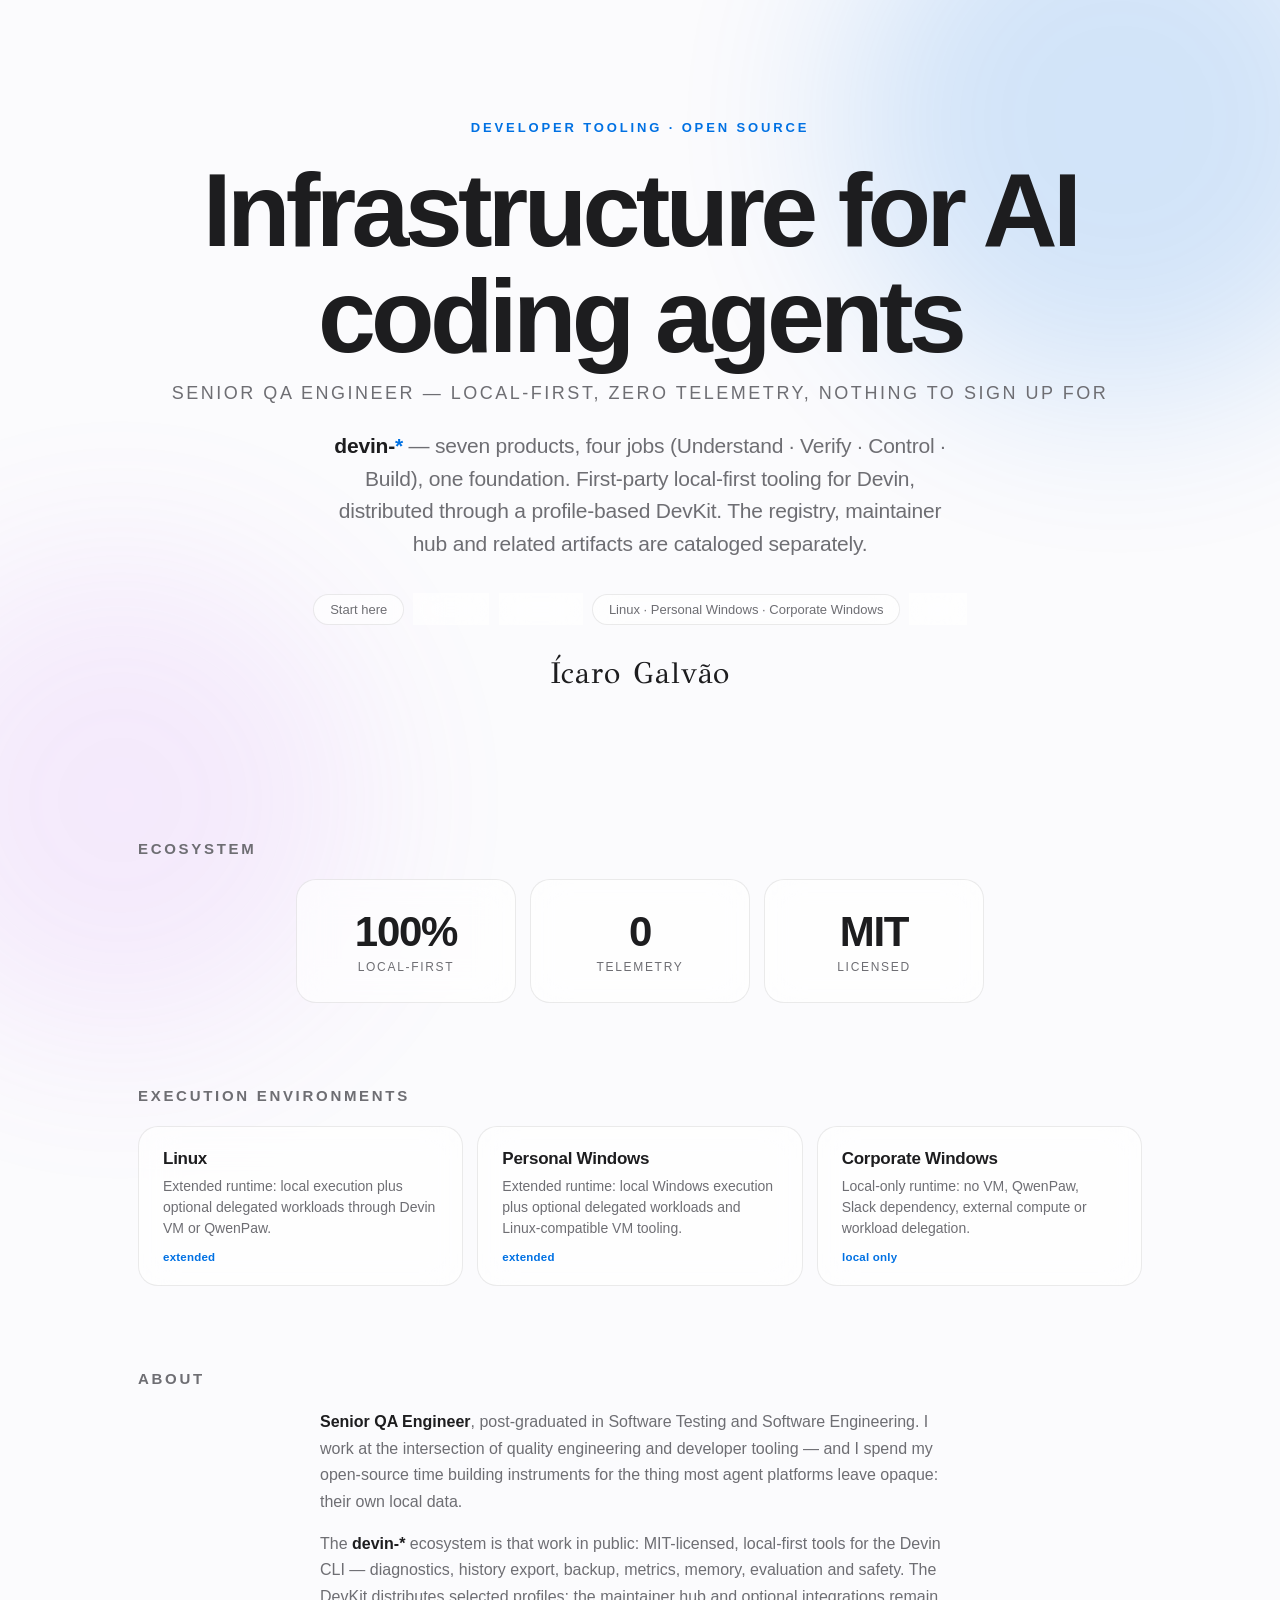
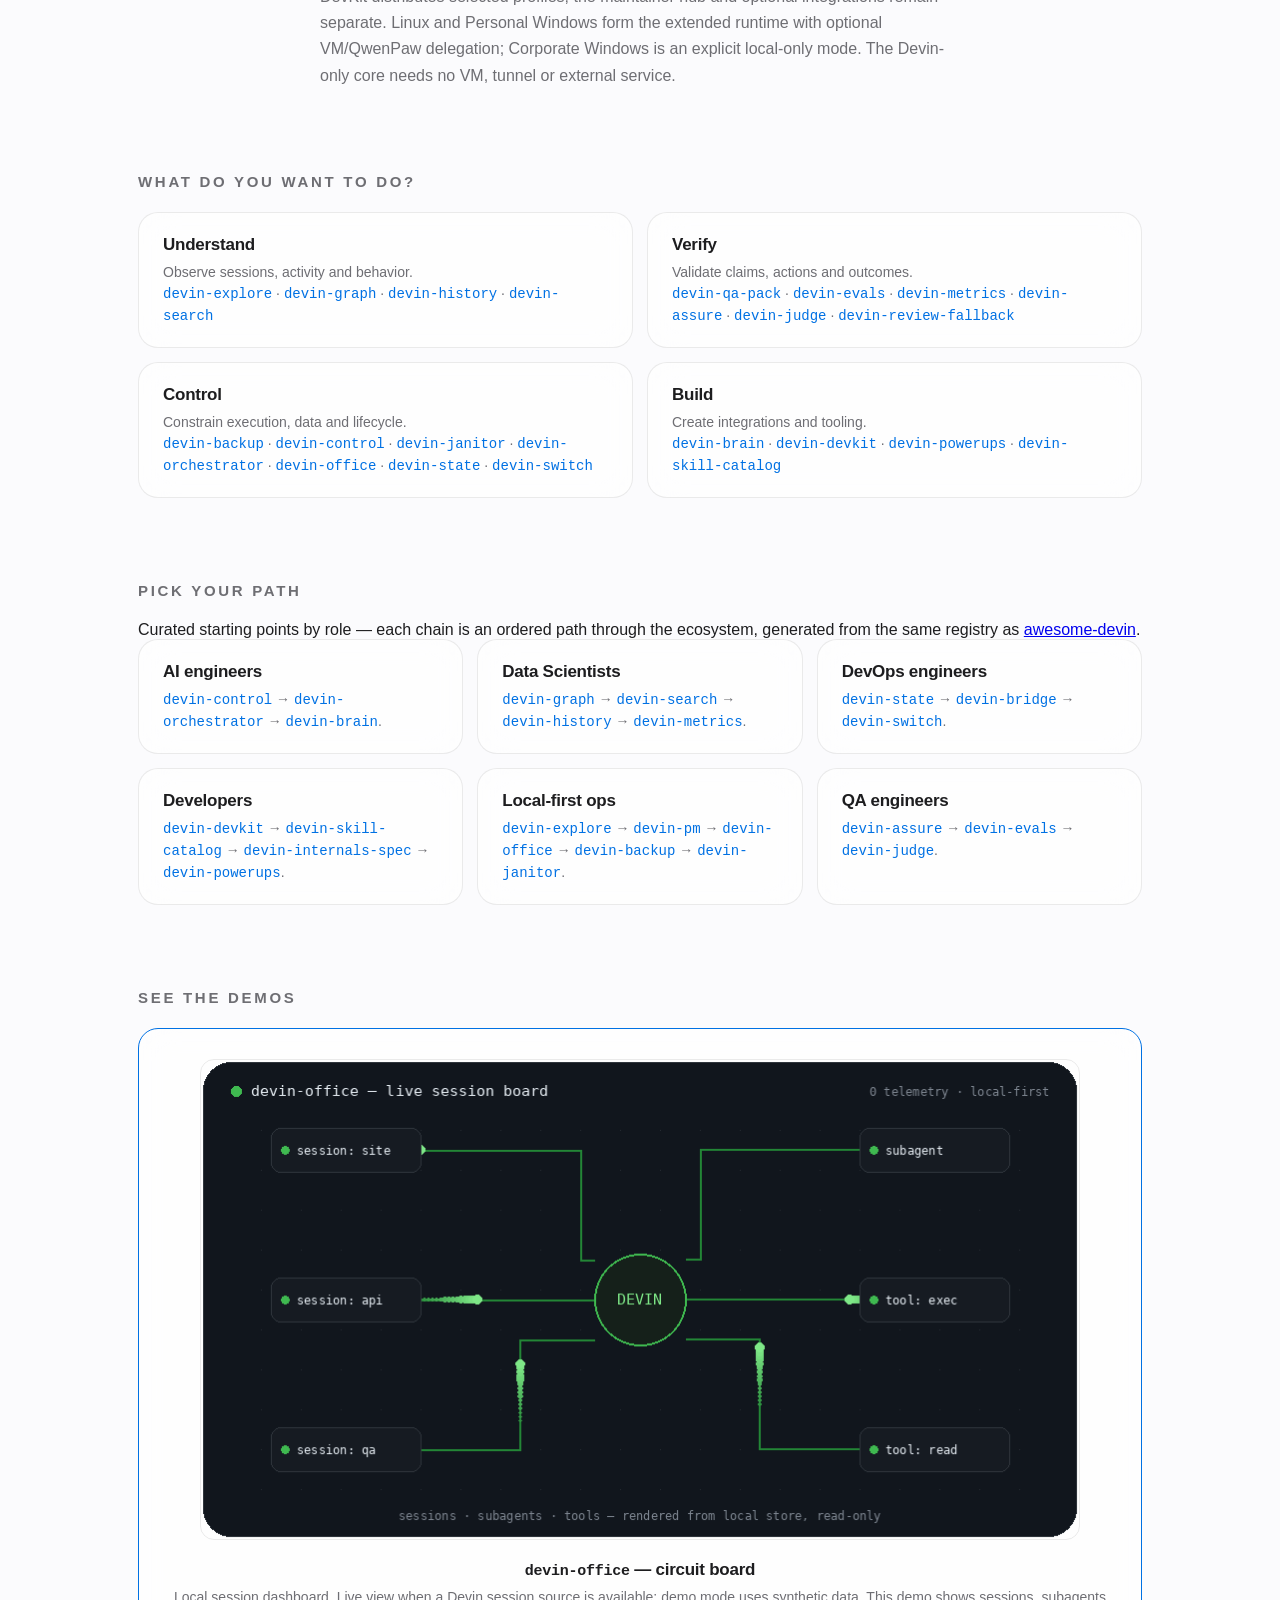
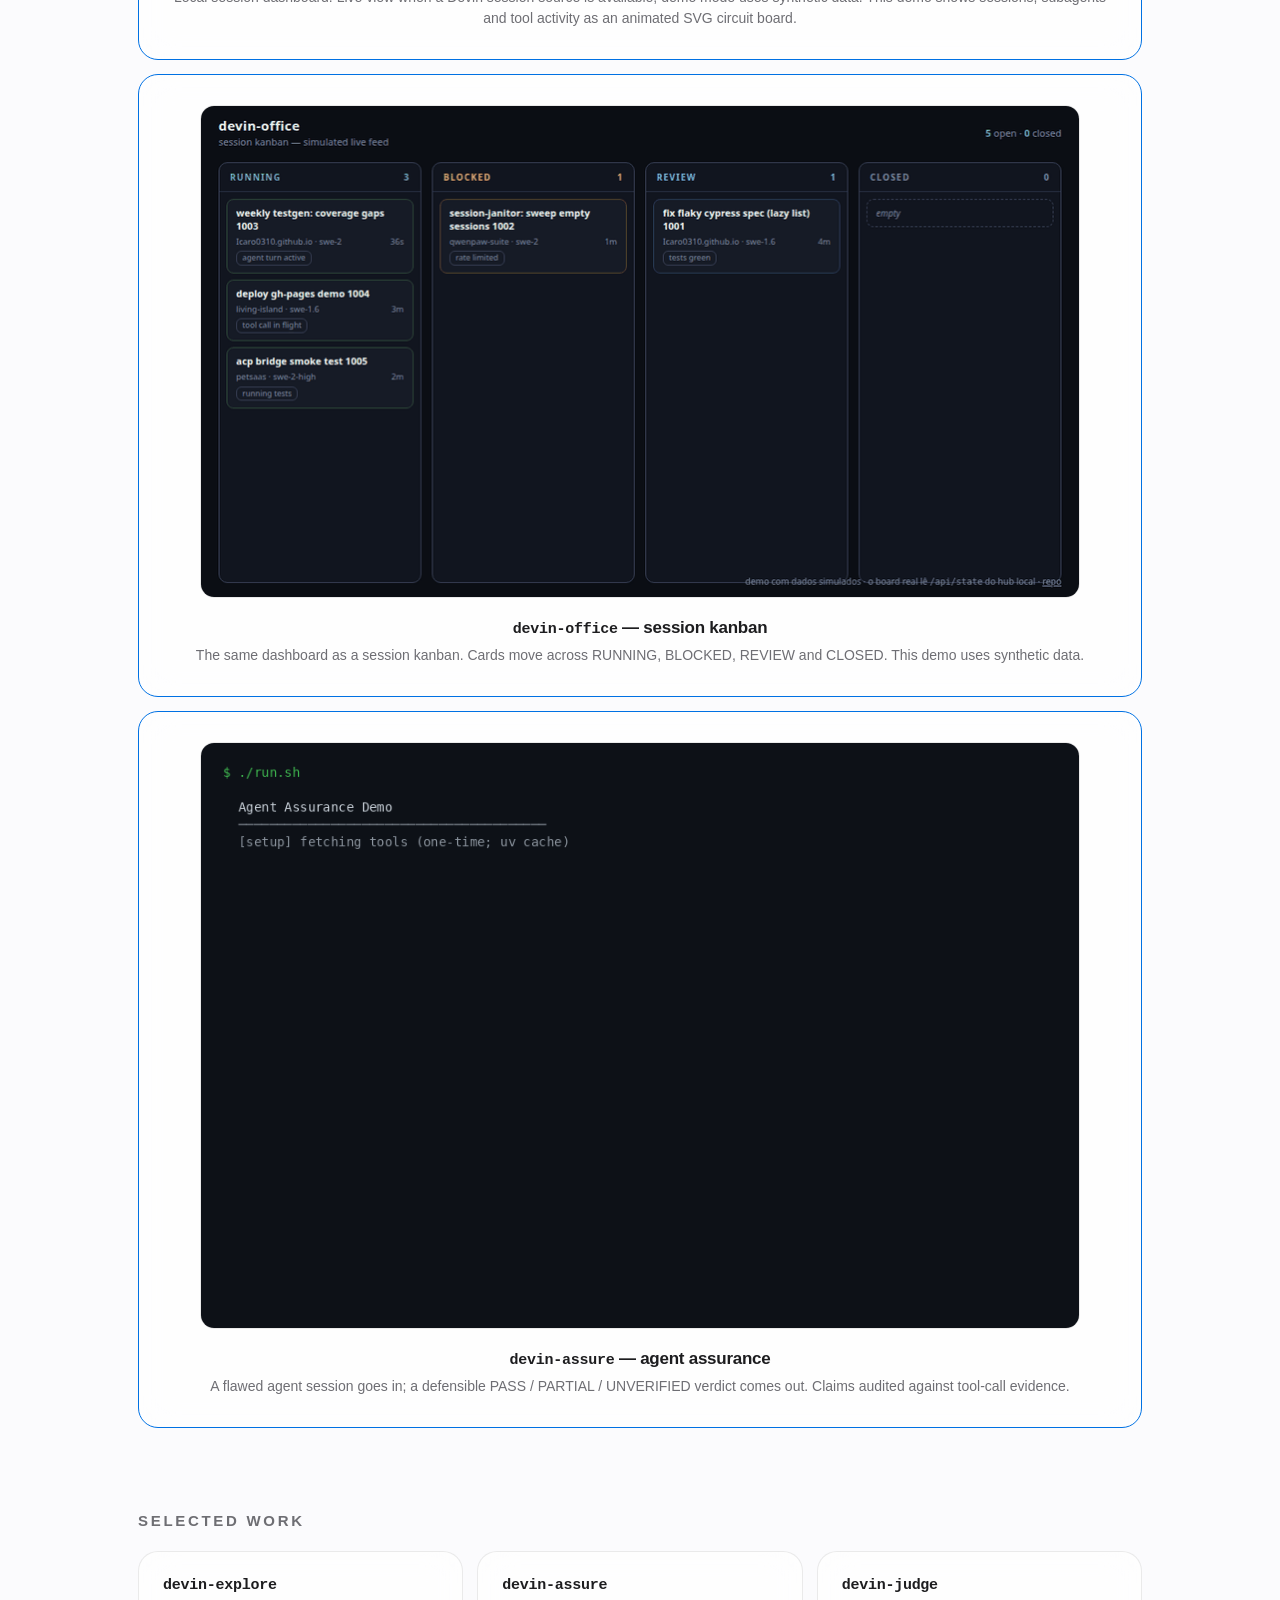
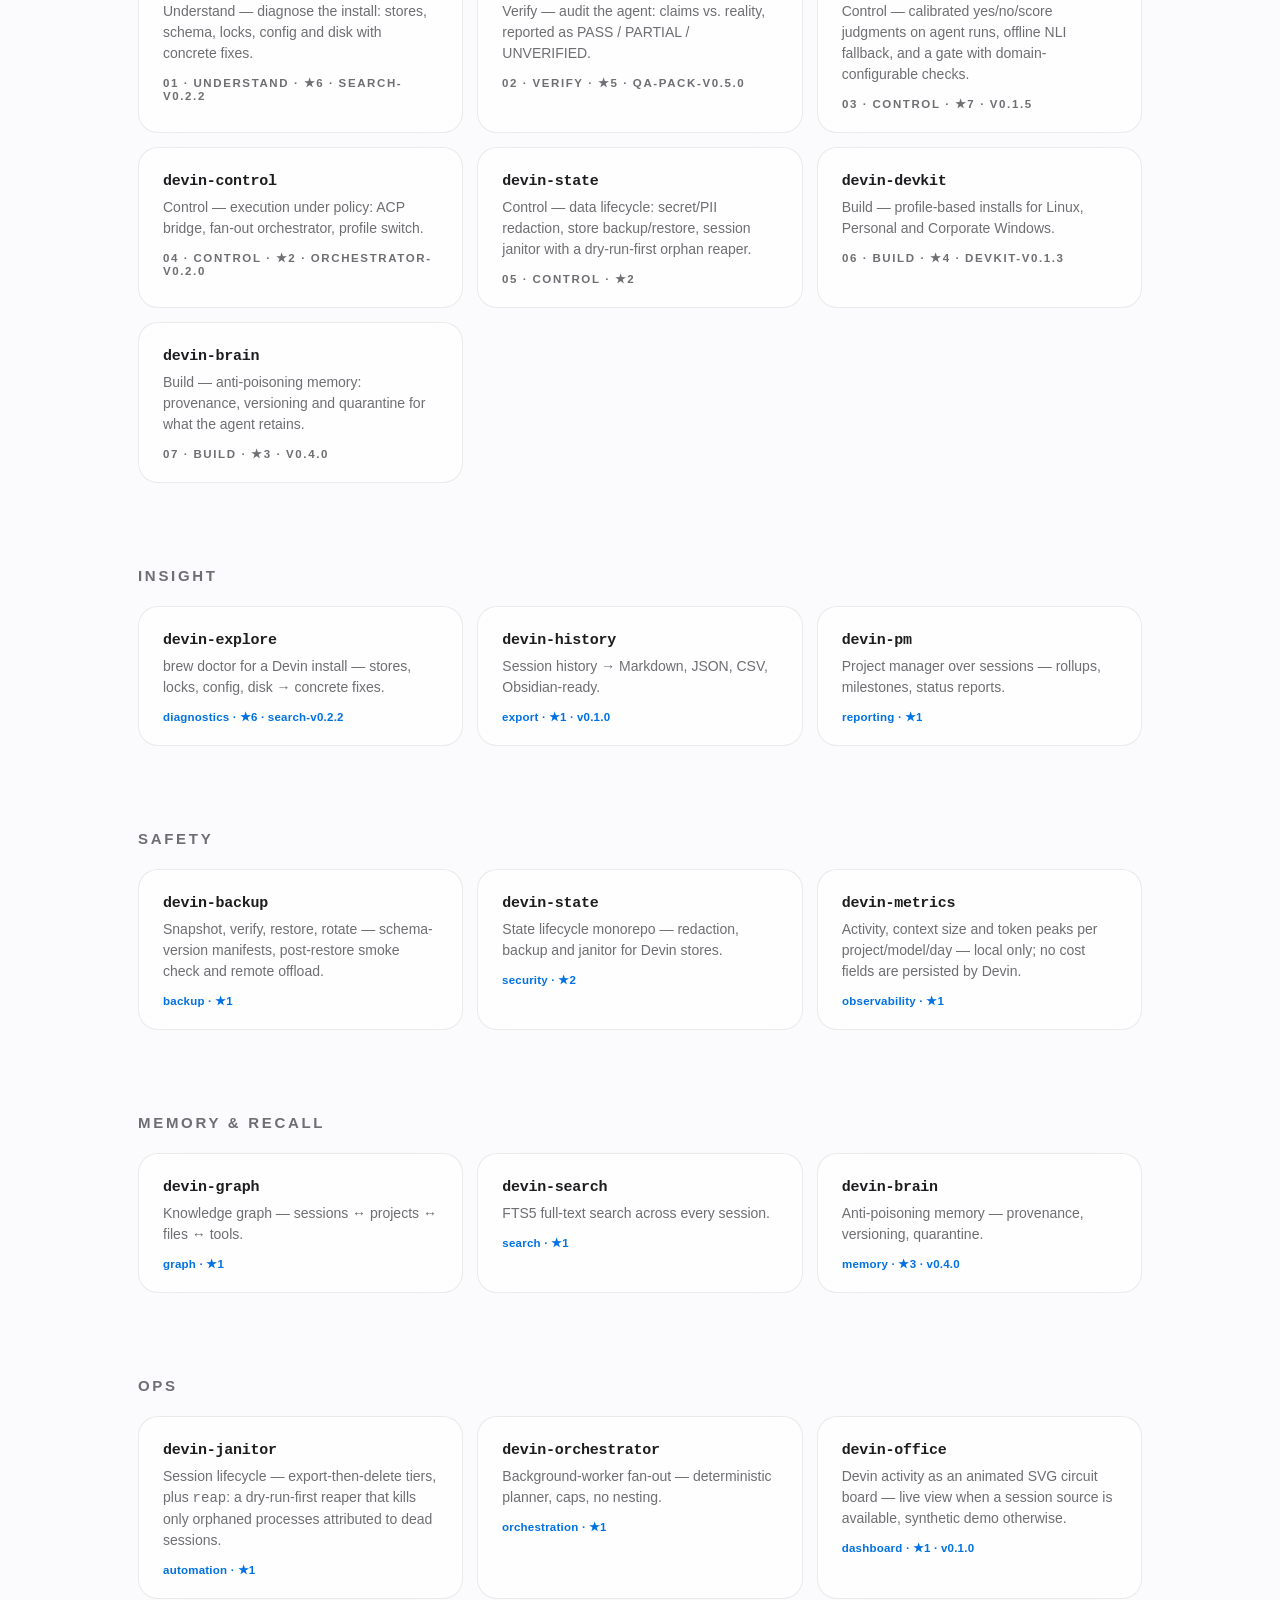
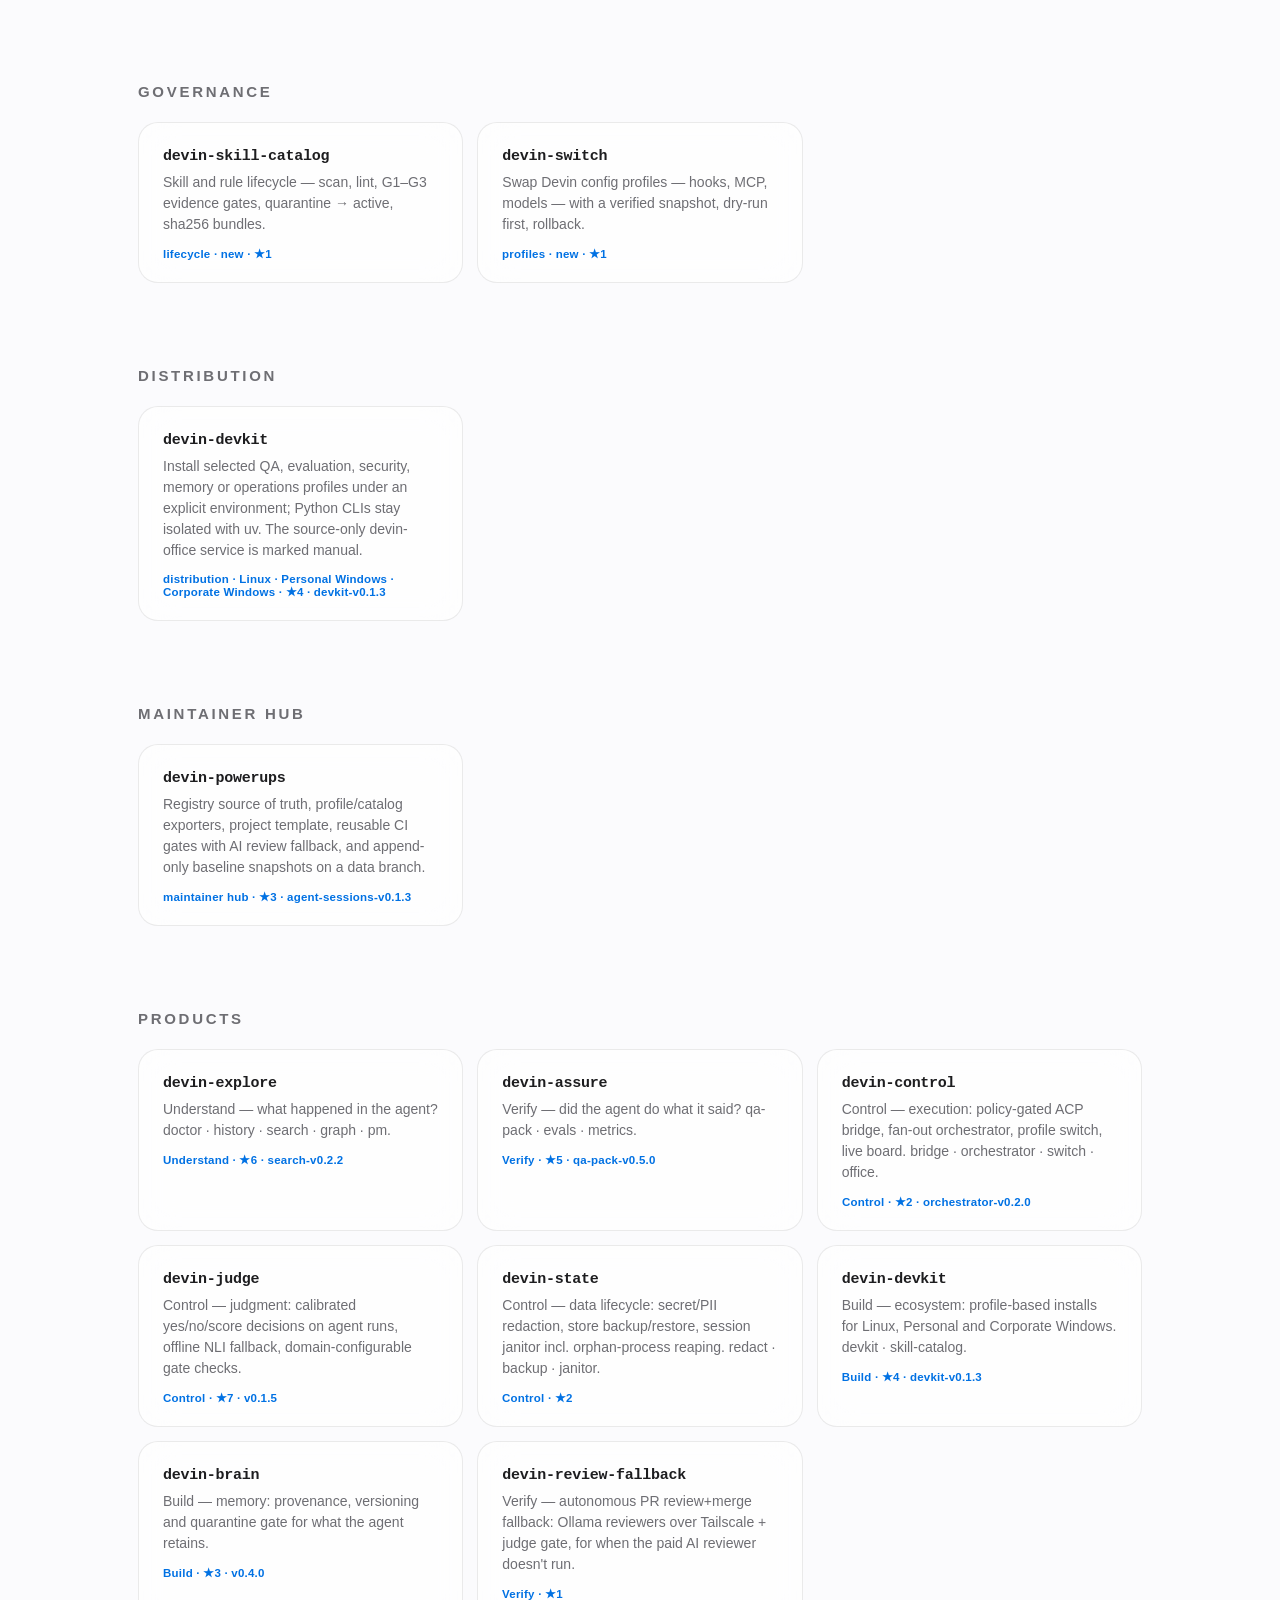
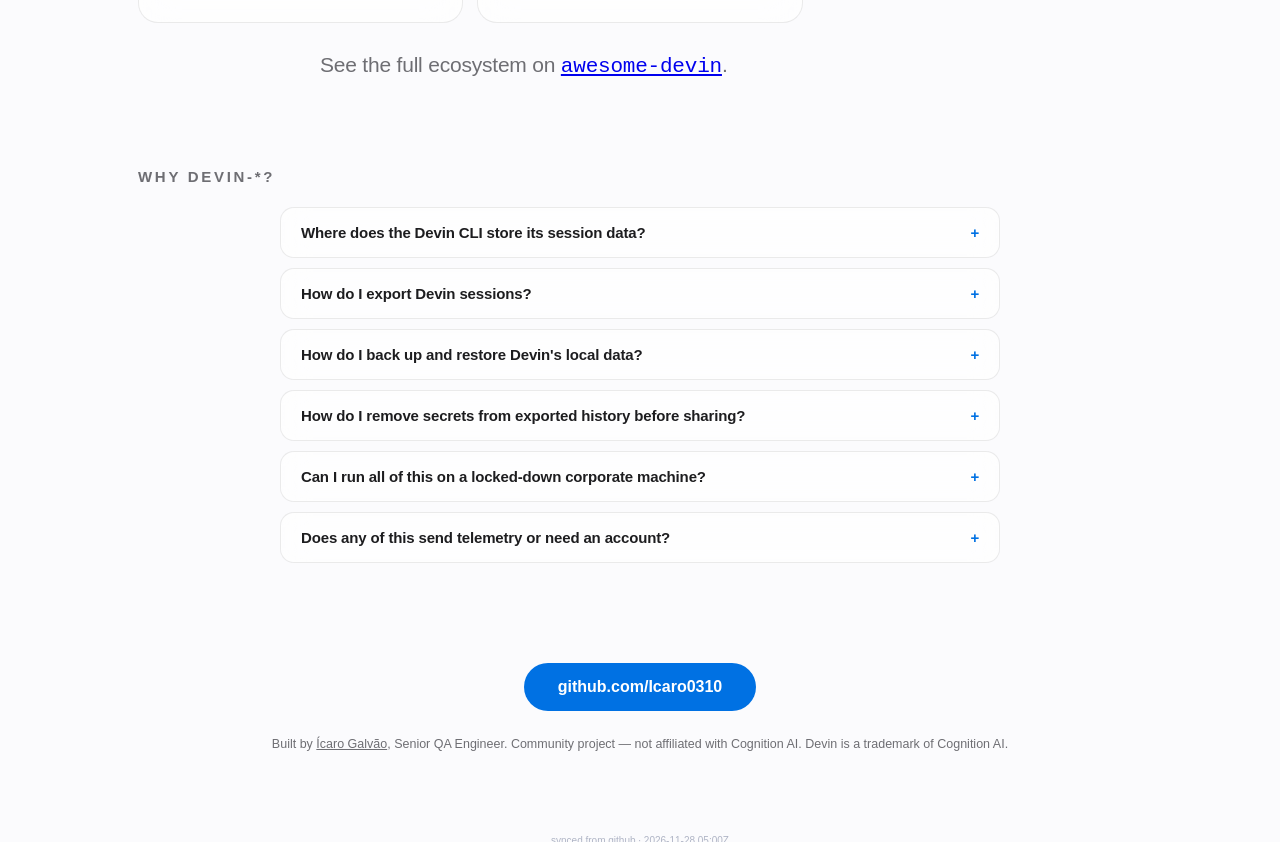
==== index.html @ 9984f327 "sync: repo stats (9 cards, +0 new) · 2026-11-28 05:00Z" ====
<!DOCTYPE html>
<html lang="en">
<head>
<meta charset="utf-8"/>
<meta name="viewport" content="width=device-width, initial-scale=1"/>
<title>Ícaro Galvão · Senior QA Engineer — devin-* ecosystem, local-first tooling for AI coding agents</title>
<meta name="description" content="Ícaro Galvão, Senior QA Engineer — author of first-party local-first Devin tools, distributed through the Devin DevKit alongside its public registry and related artifacts. Linux, Personal Windows and Corporate Windows; zero telemetry."/>
<meta name="robots" content="index,follow"/>
<meta name="author" content="Ícaro Galvão"/>
<link rel="canonical" href="https://icaro0310.github.io/"/>
<meta property="og:type" content="profile"/>
<meta property="og:title" content="Ícaro Galvão · Senior QA Engineer — devin-* ecosystem"/>
<meta property="og:description" content="Local-first open-source tooling for Devin and AI coding agents: backup, search, metrics, memory, QA. Zero telemetry."/>
<meta property="og:url" content="https://icaro0310.github.io/"/>
<meta property="og:image" content="https://icaro0310.github.io/assets/banner.png"/>
<meta name="twitter:card" content="summary_large_image"/>
<meta name="twitter:image" content="https://icaro0310.github.io/assets/banner.png"/>
<link rel="preconnect" href="https://fonts.googleapis.com"/>
<link rel="preconnect" href="https://fonts.gstatic.com" crossorigin/>
<link href="https://fonts.googleapis.com/css2?family=GFS+Didot&display=swap" rel="stylesheet"/>
<script type="application/ld+json">
{
 "@context":"https://schema.org",
 "@type":"Person",
 "name":"Ícaro Galvão",
 "alternateName":"Icaro0310",
 "jobTitle":"Senior QA Engineer",
 "url":"https://icaro0310.github.io/",
 "sameAs":["https://github.com/Icaro0310","https://www.linkedin.com/in/ícaro-galvão-do-nascimento-663601280/"],
 "knowsAbout":["Quality Assurance","Software Testing","Developer Tooling","AI Agents","Open Source"]
}
</script>
<script type="application/ld+json">
{
 "@context":"https://schema.org",
 "@type":"ItemList",
 "name":"Public devin-* local-first tools",
 "itemListElement":[
  {"@type":"SoftwareSourceCode","position":1,"name":"devin-internals-spec","codeRepository":"https://github.com/Icaro0310/devin-internals-spec","programmingLanguage":"Python","license":"https://opensource.org/licenses/MIT"},
  {"@type":"SoftwareSourceCode","position":2,"name":"devin-state","codeRepository":"https://github.com/Icaro0310/devin-state","programmingLanguage":"Python","license":"https://opensource.org/licenses/MIT"},
  {"@type":"SoftwareSourceCode","position":3,"name":"devin-history","codeRepository":"https://github.com/Icaro0310/devin-explore","programmingLanguage":"Python","license":"https://opensource.org/licenses/MIT"},
  {"@type":"SoftwareSourceCode","position":4,"name":"devin-explore","codeRepository":"https://github.com/Icaro0310/devin-explore","programmingLanguage":"Python","license":"https://opensource.org/licenses/MIT"},
  {"@type":"SoftwareSourceCode","position":5,"name":"devin-pm","codeRepository":"https://github.com/Icaro0310/devin-explore","programmingLanguage":"Python","license":"https://opensource.org/licenses/MIT"},
  {"@type":"SoftwareSourceCode","position":6,"name":"devin-assure","codeRepository":"https://github.com/Icaro0310/devin-assure","programmingLanguage":"Python","license":"https://opensource.org/licenses/MIT"},
  {"@type":"SoftwareSourceCode","position":7,"name":"devin-metrics","codeRepository":"https://github.com/Icaro0310/devin-assure/tree/main/packages/metrics","programmingLanguage":"Python","license":"https://opensource.org/licenses/MIT"},
  {"@type":"SoftwareSourceCode","position":8,"name":"devin-backup","codeRepository":"https://github.com/Icaro0310/devin-state","programmingLanguage":"Python","license":"https://opensource.org/licenses/MIT"},
  {"@type":"SoftwareSourceCode","position":9,"name":"devin-search","codeRepository":"https://github.com/Icaro0310/devin-explore","programmingLanguage":"Python","license":"https://opensource.org/licenses/MIT"},
  {"@type":"SoftwareSourceCode","position":10,"name":"devin-graph","codeRepository":"https://github.com/Icaro0310/devin-explore","programmingLanguage":"Python","license":"https://opensource.org/licenses/MIT"},
  {"@type":"SoftwareSourceCode","position":11,"name":"devin-evals","codeRepository":"https://github.com/Icaro0310/devin-assure/tree/main/packages/evals","programmingLanguage":"Python","license":"https://opensource.org/licenses/MIT"},
  {"@type":"SoftwareSourceCode","position":12,"name":"devin-brain","codeRepository":"https://github.com/Icaro0310/devin-brain","programmingLanguage":"Python","license":"https://opensource.org/licenses/MIT"},
  {"@type":"SoftwareSourceCode","position":13,"name":"devin-janitor","codeRepository":"https://github.com/Icaro0310/devin-state","programmingLanguage":"Python","license":"https://opensource.org/licenses/MIT"},
  {"@type":"SoftwareSourceCode","position":14,"name":"devin-control","codeRepository":"https://github.com/Icaro0310/devin-control","programmingLanguage":"JavaScript","license":"https://opensource.org/licenses/MIT"},
  {"@type":"SoftwareSourceCode","position":15,"name":"devin-orchestrator","codeRepository":"https://github.com/Icaro0310/devin-control/tree/main/packages/orchestrator","programmingLanguage":"Python","license":"https://opensource.org/licenses/MIT"},
  {"@type":"SoftwareSourceCode","position":16,"name":"devin-office","codeRepository":"https://github.com/Icaro0310/devin-control/tree/main/packages/office","programmingLanguage":"Python","license":"https://opensource.org/licenses/MIT"},
  {"@type":"SoftwareSourceCode","position":17,"name":"devin-switch","codeRepository":"https://github.com/Icaro0310/devin-control/tree/main/packages/switch","programmingLanguage":"Python","license":"https://opensource.org/licenses/MIT"},
  {"@type":"SoftwareSourceCode","position":18,"name":"devin-skill-catalog","codeRepository":"https://github.com/Icaro0310/devin-devkit/tree/main/packages/skill-catalog","programmingLanguage":"Python","license":"https://opensource.org/licenses/MIT"}
 ]
}
</script>
<script type="application/ld+json">
{
 "@context":"https://schema.org",
 "@type":"SoftwareApplication",
 "name":"devin-devkit",
 "description":"Registry-driven installer for selected Devin tool profiles across Linux, Personal Windows and Corporate Windows, using isolated uv tools and npm for the Node bridge.",
 "codeRepository":"https://github.com/Icaro0310/devin-devkit",
 "applicationCategory":"DeveloperApplication",
 "operatingSystem":"Windows, Linux",
 "license":"https://opensource.org/licenses/MIT"
}
</script>
<style>
:root{
  --bg:#fbfbfd; --card:rgba(255,255,255,.62); --line:rgba(0,0,0,.08);
  --ink:#1d1d1f; --sub:#6e6e73; --acc:#0071e3; --acc2:#bf5af2;
}
@media (prefers-color-scheme:dark){
  :root{
    --bg:#000; --card:rgba(28,28,30,.55); --line:rgba(255,255,255,.10);
    --ink:#f5f5f7; --sub:#a1a1a6; --acc:#2997ff; --acc2:#bf5af2;
  }
}
*{margin:0;padding:0;box-sizing:border-box}
html{scroll-behavior:smooth}
body{
  font-family:-apple-system,BlinkMacSystemFont,'SF Pro Display','SF Pro Text','Segoe UI','Helvetica Neue',Arial,sans-serif;
  background:var(--bg);color:var(--ink);
  -webkit-font-smoothing:antialiased;text-rendering:optimizeLegibility;
  min-height:100vh;
}
.orb{position:fixed;border-radius:50%;filter:blur(90px);z-index:-1;pointer-events:none}
.o1{width:560px;height:560px;top:-160px;right:-120px;background:var(--acc);opacity:.16}
.o2{width:480px;height:480px;bottom:-140px;left:-120px;background:var(--acc2);opacity:.10}
.wrap{max-width:1060px;margin:0 auto;padding:0 28px}
header{padding:120px 0 64px;text-align:center}
.eyebrow{font-size:13px;letter-spacing:.22em;text-transform:uppercase;color:var(--acc);font-weight:600;margin-bottom:22px}
h1{font-size:clamp(52px,9vw,104px);font-weight:650;letter-spacing:-.045em;line-height:1.02}
h1 a{color:inherit;text-decoration:none;transition:color .2s}
h1 a:hover{color:var(--acc)}
.roleline{margin-top:14px;font-size:clamp(15px,2vw,18px);font-weight:500;letter-spacing:.14em;text-transform:uppercase;color:var(--sub)}
.byline{margin-top:30px;font-family:'GFS Didot',Georgia,serif;font-size:clamp(22px,3vw,30px);letter-spacing:.03em}
.byline a{color:var(--ink);text-decoration:none;border-bottom:1px solid transparent;transition:color .2s,border-color .2s}
.byline a:hover{color:var(--acc);border-color:var(--acc)}
.lede{max-width:640px;margin:26px auto 0;font-size:clamp(17px,2.2vw,21px);line-height:1.55;color:var(--sub);letter-spacing:-.01em}
.links{display:flex;gap:10px;justify-content:center;flex-wrap:wrap;margin-top:34px}
a.pill{font-size:13px;font-weight:500;color:var(--sub);border:1px solid var(--line);border-radius:980px;padding:7px 16px;backdrop-filter:blur(14px);-webkit-backdrop-filter:blur(14px);background:var(--card);text-decoration:none;transition:color .2s,border-color .2s}
a.pill:hover{color:var(--acc);border-color:var(--acc)}
span.pill{font-size:13px;font-weight:500;color:var(--sub);border:1px solid var(--line);border-radius:980px;padding:7px 16px;backdrop-filter:blur(14px);-webkit-backdrop-filter:blur(14px);background:var(--card)}
h2{font-size:15px;letter-spacing:.18em;text-transform:uppercase;color:var(--sub);font-weight:600;margin:84px 0 22px}
.grid{display:grid;grid-template-columns:repeat(auto-fill,minmax(300px,1fr));gap:14px}
.grid.two{grid-template-columns:repeat(2,1fr)}
@media (max-width:680px){.grid.two{grid-template-columns:1fr}}
.card{
  display:block;text-decoration:none;color:inherit;
  background:var(--card);border:1px solid var(--line);border-radius:20px;
  padding:22px 24px 20px;backdrop-filter:blur(18px);-webkit-backdrop-filter:blur(18px);
  transition:transform .28s cubic-bezier(.2,.7,.2,1),border-color .28s,box-shadow .28s;
}
a.card:hover{transform:translateY(-3px);border-color:var(--acc);box-shadow:0 12px 40px rgba(0,0,0,.08)}
.card h3{font-size:17px;font-weight:600;letter-spacing:-.015em;margin-bottom:7px}
.card h3 .mono{font-family:ui-monospace,'SF Mono',SFMono-Regular,Menlo,monospace;font-size:15px}
.card p{font-size:14px;line-height:1.5;color:var(--sub)}
.card a{color:var(--acc);text-decoration:none}
.card a:visited{color:var(--acc)}
.card a:hover,.card a:focus-visible{text-decoration:underline}
a.card.featured{border-color:var(--acc);grid-column:1/-1;text-align:center;padding:30px 24px}
.card>img{display:block;width:100%;border-radius:12px;border:1px solid var(--line);margin-bottom:14px}
a.card.featured img{max-width:880px;margin:0 auto 20px;border-radius:14px}
.step{display:inline-block;margin-top:12px;font-size:11.5px;font-weight:600;color:var(--sub);letter-spacing:.14em;text-transform:uppercase}
.tag{display:inline-block;margin-top:12px;font-size:11.5px;font-weight:600;color:var(--acc);letter-spacing:.02em}

.about{max-width:640px;margin:0 auto}
.about p{font-size:16px;line-height:1.65;color:var(--sub);margin-bottom:16px}
.about p b{color:var(--ink);font-weight:600}
.qa{max-width:720px;margin:0 auto}
details.q{
  border:1px solid var(--line);border-radius:14px;background:var(--card);
  backdrop-filter:blur(14px);-webkit-backdrop-filter:blur(14px);
  padding:16px 20px;margin-bottom:10px;
}
details.q summary{cursor:pointer;font-size:15px;font-weight:600;letter-spacing:-.01em;list-style:none}
details.q summary::-webkit-details-marker{display:none}
details.q summary::after{content:"+";float:right;color:var(--acc);font-weight:600}
details.q[open] summary::after{content:"–"}
details.q p{margin-top:10px;font-size:14px;line-height:1.55;color:var(--sub)}
details.q p .mono{font-family:ui-monospace,'SF Mono',SFMono-Regular,Menlo,monospace;font-size:13px}
details.q a{color:var(--acc);text-decoration:none}
.stats{display:flex;gap:14px;justify-content:center;flex-wrap:wrap}
.stat{flex:1;min-width:140px;max-width:220px;text-align:center;padding:28px 16px;border:1px solid var(--line);border-radius:20px;background:var(--card);backdrop-filter:blur(18px);-webkit-backdrop-filter:blur(18px)}
.stat b{display:block;font-size:clamp(30px,4vw,42px);font-weight:650;letter-spacing:-.03em;color:var(--ink)}
.stat span{display:block;margin-top:4px;font-size:12px;letter-spacing:.14em;text-transform:uppercase;color:var(--sub);font-weight:500}
footer{padding:90px 0 60px;text-align:center}
footer .cta{
  display:inline-block;background:var(--acc);color:#fff;text-decoration:none;
  font-size:16px;font-weight:600;padding:15px 34px;border-radius:980px;
  transition:transform .25s,box-shadow .25s;
}
footer .cta:hover{transform:translateY(-2px);box-shadow:0 14px 34px rgba(0,113,227,.35)}
.fine{margin-top:26px;font-size:12.5px;color:var(--sub)}
.fine a{color:var(--sub)}
</style>
<script type="application/ld+json">
{
 "@context": "https://schema.org",
 "@type": "FAQPage",
 "mainEntity": [
  {
   "@type": "Question",
   "name": "Where does the Devin CLI store its session data?",
   "acceptedAnswer": {
    "@type": "Answer",
    "text": "In local SQLite stores under ~/.local/share/devin/cli/ plus ~/.config/Devin/ on Linux, or %APPDATA%\\devin\\ and %APPDATA%\\Devin\\ on Windows. devin-internals-spec documents the schema and detection logic."
   }
  },
  {
   "@type": "Question",
   "name": "How do I export Devin sessions?",
   "acceptedAnswer": {
    "@type": "Answer",
    "text": "devin-history reads the sessions DB and exports Markdown, JSON or CSV, including Obsidian-ready notes."
   }
  },
  {
   "@type": "Question",
   "name": "How do I back up and restore Devin's local data?",
   "acceptedAnswer": {
    "@type": "Answer",
    "text": "devin-backup snapshots the stores with schema-version manifests, then verifies, restores and rotates them."
   }
  },
  {
   "@type": "Question",
   "name": "How do I remove secrets from exported history before sharing?",
   "acceptedAnswer": {
    "@type": "Answer",
    "text": "devin-redact understands tool-call semantics, not just plaintext patterns, redacting in place inside SQLite with a .bak safety copy."
   }
  },
  {
   "@type": "Question",
   "name": "Can I run all of this on a locked-down corporate machine?",
   "acceptedAnswer": {
    "@type": "Answer",
    "text": "The DevKit-installable core needs only the Devin CLI and Python 3.10 or later: no VM, no tunnel, no model server, no Slack, no Obsidian. qwenpaw-suite is an optional related suite and is unsupported in Corporate Windows; the devin-control bridge needs Node.js 20 or later."
   }
  },
  {
   "@type": "Question",
   "name": "Does any of this send telemetry or need an account?",
   "acceptedAnswer": {
    "@type": "Answer",
    "text": "No. Everything is local-only and MIT-licensed. Nothing phones home; there is nothing to sign up for. Inspection tools are read-only; the tools that write (backup, janitor, redact) do so explicitly and visibly."
   }
  }
 ]
}
</script>
</head>
<body>
<div class="orb o1"></div><div class="orb o2"></div>
<div class="wrap">

<header>
  <div class="eyebrow">Developer tooling · open source</div>
  <h1>Infrastructure for AI coding agents</h1>
  <p class="roleline">Senior QA Engineer — local-first, zero telemetry, nothing to sign up for</p>
  <p class="lede"><b style="color:var(--ink)">devin-<span style="color:var(--acc)">*</span></b> — seven products, four jobs
  (Understand · Verify · Control · Build), one foundation. First-party local-first tooling for
  Devin, distributed through a profile-based DevKit. The registry, maintainer hub and related
  artifacts are cataloged separately.</p>
  <div class="links">
    <a class="pill" href="#want">Start here</a>
    <a class="pill" href="https://github.com/Icaro0310">GitHub</a>
    <a class="pill" href="https://www.linkedin.com/in/ícaro-galvão-do-nascimento-663601280/">LinkedIn</a>
    <span class="pill">Linux · Personal Windows · Corporate Windows</span>
    <span class="pill">MIT</span>
  </div>
  <p class="byline"><a href="https://www.linkedin.com/in/ícaro-galvão-do-nascimento-663601280/">Ícaro Galvão</a></p>
</header>

<h2>Ecosystem</h2>
<div class="stats">
  <div class="stat"><b>100%</b><span>local-first</span></div>
  <div class="stat"><b>0</b><span>telemetry</span></div>
  <div class="stat"><b>MIT</b><span>licensed</span></div>
</div>

<h2>Execution environments</h2>
<div class="grid">
  <div class="card"><h3>Linux</h3><p>Extended runtime: local execution plus optional delegated workloads through Devin VM or QwenPaw.</p><span class="tag">extended</span></div>
  <div class="card"><h3>Personal Windows</h3><p>Extended runtime: local Windows execution plus optional delegated workloads and Linux-compatible VM tooling.</p><span class="tag">extended</span></div>
  <div class="card"><h3>Corporate Windows</h3><p>Local-only runtime: no VM, QwenPaw, Slack dependency, external compute or workload delegation.</p><span class="tag">local only</span></div>
</div>

<h2>About</h2>
<div class="about">
  <p><b>Senior QA Engineer</b>, post-graduated in Software Testing and Software
  Engineering. I work at the intersection of quality engineering and
  developer tooling — and I spend my open-source time building instruments
  for the thing most agent platforms leave opaque: their own local data.</p>
  <p>The <b>devin-*</b> ecosystem is that work in public: MIT-licensed,
  local-first tools for the Devin CLI — diagnostics, history export, backup,
  metrics, memory, evaluation and safety. The DevKit distributes selected
  profiles; the maintainer hub and optional integrations remain separate.
  Linux and Personal Windows form the extended runtime with optional VM/QwenPaw
  delegation; Corporate Windows is an explicit local-only mode. The Devin-only
  core needs no VM, tunnel or external service.</p>
</div>

<h2 id="want">What do you want to do?</h2>
<div class="grid two">
  <div class="card"><h3>Understand</h3><p>Observe sessions, activity and behavior.</p><p><a href="https://github.com/Icaro0310/devin-explore"><code>devin-explore</code></a> · <a href="https://github.com/Icaro0310/devin-explore/tree/main/packages/graph"><code>devin-graph</code></a> · <a href="https://github.com/Icaro0310/devin-explore/tree/main/packages/history"><code>devin-history</code></a> · <a href="https://github.com/Icaro0310/devin-explore/tree/main/packages/search"><code>devin-search</code></a></p></div>
  <div class="card"><h3>Verify</h3><p>Validate claims, actions and outcomes.</p><p><a href="https://github.com/Icaro0310/devin-assure/tree/main/packages/qa-pack"><code>devin-qa-pack</code></a> · <a href="https://github.com/Icaro0310/devin-assure/tree/main/packages/evals"><code>devin-evals</code></a> · <a href="https://github.com/Icaro0310/devin-assure/tree/main/packages/metrics"><code>devin-metrics</code></a> · <a href="https://github.com/Icaro0310/devin-assure"><code>devin-assure</code></a> · <a href="https://github.com/Icaro0310/devin-judge"><code>devin-judge</code></a> · <a href="https://github.com/Icaro0310/devin-review-fallback"><code>devin-review-fallback</code></a></p></div>
  <div class="card"><h3>Control</h3><p>Constrain execution, data and lifecycle.</p><p><a href="https://github.com/Icaro0310/devin-state/tree/main/packages/backup"><code>devin-backup</code></a> · <a href="https://github.com/Icaro0310/devin-control"><code>devin-control</code></a> · <a href="https://github.com/Icaro0310/devin-state/tree/main/packages/janitor"><code>devin-janitor</code></a> · <a href="https://github.com/Icaro0310/devin-control/tree/main/packages/orchestrator"><code>devin-orchestrator</code></a> · <a href="https://github.com/Icaro0310/devin-control/tree/main/packages/office"><code>devin-office</code></a> · <a href="https://github.com/Icaro0310/devin-state"><code>devin-state</code></a> · <a href="https://github.com/Icaro0310/devin-control/tree/main/packages/switch"><code>devin-switch</code></a></p></div>
  <div class="card"><h3>Build</h3><p>Create integrations and tooling.</p><p><a href="https://github.com/Icaro0310/devin-brain"><code>devin-brain</code></a> · <a href="https://github.com/Icaro0310/devin-devkit"><code>devin-devkit</code></a> · <a href="https://github.com/Icaro0310/devin-powerups"><code>devin-powerups</code></a> · <a href="https://github.com/Icaro0310/devin-devkit/tree/main/packages/skill-catalog"><code>devin-skill-catalog</code></a></p></div>
</div>

<h2>Pick your path</h2>
<p>Curated starting points by role — each chain is an ordered path through the
ecosystem, generated from the same registry as <a href="https://github.com/Icaro0310/awesome-devin#paths-by-audience">awesome-devin</a>.</p>
<div class="grid">
<!-- DEVIN-PATHS:BEGIN — generated by devin-powerups/tools/render_surfaces.py paths-html -->
  <div class="card"><h3>AI engineers</h3><p><a href="https://github.com/Icaro0310/devin-control"><code>devin-control</code></a> &rarr; <a href="https://github.com/Icaro0310/devin-control/tree/main/packages/orchestrator"><code>devin-orchestrator</code></a> &rarr; <a href="https://github.com/Icaro0310/devin-brain"><code>devin-brain</code></a>.</p></div>
  <div class="card"><h3>Data Scientists</h3><p><a href="https://github.com/Icaro0310/devin-explore/tree/main/packages/graph"><code>devin-graph</code></a> &rarr; <a href="https://github.com/Icaro0310/devin-explore/tree/main/packages/search"><code>devin-search</code></a> &rarr; <a href="https://github.com/Icaro0310/devin-explore/tree/main/packages/history"><code>devin-history</code></a> &rarr; <a href="https://github.com/Icaro0310/devin-assure/tree/main/packages/metrics"><code>devin-metrics</code></a>.</p></div>
  <div class="card"><h3>DevOps engineers</h3><p><a href="https://github.com/Icaro0310/devin-state"><code>devin-state</code></a> &rarr; <a href="https://github.com/Icaro0310/devin-control/tree/main/packages/bridge"><code>devin-bridge</code></a> &rarr; <a href="https://github.com/Icaro0310/devin-control/tree/main/packages/switch"><code>devin-switch</code></a>.</p></div>
  <div class="card"><h3>Developers</h3><p><a href="https://github.com/Icaro0310/devin-devkit"><code>devin-devkit</code></a> &rarr; <a href="https://github.com/Icaro0310/devin-devkit/tree/main/packages/skill-catalog"><code>devin-skill-catalog</code></a> &rarr; <a href="https://github.com/Icaro0310/devin-internals-spec"><code>devin-internals-spec</code></a> &rarr; <a href="https://github.com/Icaro0310/devin-powerups"><code>devin-powerups</code></a>.</p></div>
  <div class="card"><h3>Local-first ops</h3><p><a href="https://github.com/Icaro0310/devin-explore"><code>devin-explore</code></a> &rarr; <a href="https://github.com/Icaro0310/devin-explore/tree/main/packages/pm"><code>devin-pm</code></a> &rarr; <a href="https://github.com/Icaro0310/devin-control"><code>devin-office</code></a> &rarr; <a href="https://github.com/Icaro0310/devin-state/tree/main/packages/backup"><code>devin-backup</code></a> &rarr; <a href="https://github.com/Icaro0310/devin-state/tree/main/packages/janitor"><code>devin-janitor</code></a>.</p></div>
  <div class="card"><h3>QA engineers</h3><p><a href="https://github.com/Icaro0310/devin-assure"><code>devin-assure</code></a> &rarr; <a href="https://github.com/Icaro0310/devin-assure/tree/main/packages/evals"><code>devin-evals</code></a> &rarr; <a href="https://github.com/Icaro0310/devin-judge"><code>devin-judge</code></a>.</p></div>
<!-- DEVIN-PATHS:END -->
</div>


<h2>See the demos</h2>
<div class="grid">
  <a class="card featured" href="https://icaro0310.github.io/demos/devin-office.html"><img src="assets/office-demo.gif" alt="devin-office demo: animated SVG circuit board rendering synthetic Devin sessions" loading="lazy"/><h3><span class="mono">devin-office</span> — circuit board</h3><p>Local session dashboard. Live view when a Devin session source is available; demo mode uses synthetic data. This demo shows sessions, subagents and tool activity as an animated SVG circuit board.</p></a>
  <a class="card featured" href="https://icaro0310.github.io/demos/devin-office-kanban.html"><img src="assets/office-kanban-demo.gif" alt="devin-office demo: session kanban with synthetic cards moving across RUNNING, BLOCKED, REVIEW and CLOSED" loading="lazy"/><h3><span class="mono">devin-office</span> — session kanban</h3><p>The same dashboard as a session kanban. Cards move across RUNNING, BLOCKED, REVIEW and CLOSED. This demo uses synthetic data.</p></a>
  <a class="card featured" href="https://icaro0310.github.io/demos/devin-qa-pack.html"><img src="assets/qa-pack-demo.gif" alt="devin-qa-pack agent-assurance demo — UNVERIFIED, PARTIAL, PASS verdicts" loading="lazy"/><h3><span class="mono">devin-assure</span> — agent assurance</h3><p>A flawed agent session goes in; a defensible PASS / PARTIAL / UNVERIFIED verdict comes out. Claims audited against tool-call evidence.</p></a>
</div>

<h2>Selected work</h2>
<div class="grid">
  <a class="card" href="https://github.com/Icaro0310/devin-explore"><h3><span class="mono">devin-explore</span></h3><p>Understand — diagnose the install: stores, schema, locks, config and disk with concrete fixes.</p><span class="step">01 · understand · ★6 · search-v0.2.2</span></a>
  <a class="card" href="https://github.com/Icaro0310/devin-assure"><h3><span class="mono">devin-assure</span></h3><p>Verify — audit the agent: claims vs. reality, reported as PASS / PARTIAL / UNVERIFIED.</p><span class="step">02 · verify · ★5 · qa-pack-v0.5.0</span></a>
  <a class="card" href="https://github.com/Icaro0310/devin-judge"><h3><span class="mono">devin-judge</span></h3><p>Control — calibrated yes/no/score judgments on agent runs, offline NLI fallback, and a gate with domain-configurable checks.</p><span class="step">03 · control · ★7 · v0.1.5</span></a>
  <a class="card" href="https://github.com/Icaro0310/devin-control"><h3><span class="mono">devin-control</span></h3><p>Control — execution under policy: ACP bridge, fan-out orchestrator, profile switch.</p><span class="step">04 · control · ★2 · orchestrator-v0.2.0</span></a>
  <a class="card" href="https://github.com/Icaro0310/devin-state"><h3><span class="mono">devin-state</span></h3><p>Control — data lifecycle: secret/PII redaction, store backup/restore, session janitor with a dry-run-first orphan reaper.</p><span class="step">05 · control · ★2</span></a>
  <a class="card" href="https://github.com/Icaro0310/devin-devkit"><h3><span class="mono">devin-devkit</span></h3><p>Build — profile-based installs for Linux, Personal and Corporate Windows.</p><span class="step">06 · build · ★4 · devkit-v0.1.3</span></a>
  <a class="card" href="https://github.com/Icaro0310/devin-brain"><h3><span class="mono">devin-brain</span></h3><p>Build — anti-poisoning memory: provenance, versioning and quarantine for what the agent retains.</p><span class="step">07 · build · ★3 · v0.4.0</span></a>
</div>

<h2>Insight</h2>
<div class="grid">
  <a class="card" href="https://github.com/Icaro0310/devin-explore"><h3><span class="mono">devin-explore</span></h3><p>brew doctor for a Devin install — stores, locks, config, disk → concrete fixes.</p><span class="tag">diagnostics · ★6 · search-v0.2.2</span></a>
  <a class="card" href="https://github.com/Icaro0310/devin-explore/tree/main/packages/history"><h3><span class="mono">devin-history</span></h3><p>Session history → Markdown, JSON, CSV, Obsidian-ready.</p><span class="tag">export · ★1 · v0.1.0</span></a>
  <a class="card" href="https://github.com/Icaro0310/devin-explore/tree/main/packages/pm"><h3><span class="mono">devin-pm</span></h3><p>Project manager over sessions — rollups, milestones, status reports.</p><span class="tag">reporting · ★1</span></a>
</div>

<h2>Safety</h2>
<div class="grid">
  <a class="card" href="https://github.com/Icaro0310/devin-state/tree/main/packages/backup"><h3><span class="mono">devin-backup</span></h3><p>Snapshot, verify, restore, rotate — schema-version manifests, post-restore smoke check and remote offload.</p><span class="tag">backup · ★1</span></a>
  <a class="card" href="https://github.com/Icaro0310/devin-state"><h3><span class="mono">devin-state</span></h3><p>State lifecycle monorepo — redaction, backup and janitor for Devin stores.</p><span class="tag">security · ★2</span></a>
  <a class="card" href="https://github.com/Icaro0310/devin-assure/tree/main/packages/metrics"><h3><span class="mono">devin-metrics</span></h3><p>Activity, context size and token peaks per project/model/day — local only; no cost fields are persisted by Devin.</p><span class="tag">observability · ★1</span></a>
</div>

<h2>Memory &amp; recall</h2>
<div class="grid">
  <a class="card" href="https://github.com/Icaro0310/devin-explore/tree/main/packages/graph"><h3><span class="mono">devin-graph</span></h3><p>Knowledge graph — sessions ↔ projects ↔ files ↔ tools.</p><span class="tag">graph · ★1</span></a>
  <a class="card" href="https://github.com/Icaro0310/devin-explore/tree/main/packages/search"><h3><span class="mono">devin-search</span></h3><p>FTS5 full-text search across every session.</p><span class="tag">search · ★1</span></a>
  <a class="card" href="https://github.com/Icaro0310/devin-brain"><h3><span class="mono">devin-brain</span></h3><p>Anti-poisoning memory — provenance, versioning, quarantine.</p><span class="tag">memory · ★3 · v0.4.0</span></a>
</div>

<h2>Ops</h2>
<div class="grid">
  <a class="card" href="https://github.com/Icaro0310/devin-state/tree/main/packages/janitor"><h3><span class="mono">devin-janitor</span></h3><p>Session lifecycle — export-then-delete tiers, plus <code>reap</code>: a dry-run-first reaper that kills only orphaned processes attributed to dead sessions.</p><span class="tag">automation · ★1</span></a>
  <a class="card" href="https://github.com/Icaro0310/devin-control/tree/main/packages/orchestrator"><h3><span class="mono">devin-orchestrator</span></h3><p>Background-worker fan-out — deterministic planner, caps, no nesting.</p><span class="tag">orchestration · ★1</span></a>
  <a class="card" href="https://github.com/Icaro0310/devin-control/tree/main/packages/office"><h3><span class="mono">devin-office</span></h3><p>Devin activity as an animated SVG circuit board — live view when a session source is available, synthetic demo otherwise.</p><span class="tag">dashboard · ★1 · v0.1.0</span></a>
</div>

<h2>Governance</h2>
<div class="grid">
  <a class="card" href="https://github.com/Icaro0310/devin-devkit/tree/main/packages/skill-catalog"><h3><span class="mono">devin-skill-catalog</span></h3><p>Skill and rule lifecycle — scan, lint, G1–G3 evidence gates, quarantine → active, sha256 bundles.</p><span class="tag">lifecycle · new · ★1</span></a>
  <a class="card" href="https://github.com/Icaro0310/devin-control/tree/main/packages/switch"><h3><span class="mono">devin-switch</span></h3><p>Swap Devin config profiles — hooks, MCP, models — with a verified snapshot, dry-run first, rollback.</p><span class="tag">profiles · new · ★1</span></a>
</div>

<h2>Distribution</h2>
<div class="grid">
  <a class="card" href="https://github.com/Icaro0310/devin-devkit"><h3><span class="mono">devin-devkit</span></h3><p>Install selected QA, evaluation, security, memory or operations profiles under an explicit environment; Python CLIs stay isolated with uv. The source-only devin-office service is marked manual.</p><span class="tag">distribution · Linux · Personal Windows · Corporate Windows · ★4 · devkit-v0.1.3</span></a>
</div>

<h2>Maintainer hub</h2>
<div class="grid">
  <a class="card" href="https://github.com/Icaro0310/devin-powerups"><h3><span class="mono">devin-powerups</span></h3><p>Registry source of truth, profile/catalog exporters, project template, reusable CI gates with AI review fallback, and append-only baseline snapshots on a data branch.</p><span class="tag">maintainer hub · ★3 · agent-sessions-v0.1.3</span></a>
</div>

<h2>Products</h2>
<div class="grid">
  <a class="card" href="https://github.com/Icaro0310/devin-explore"><h3><span class="mono">devin-explore</span></h3><p>Understand — what happened in the agent? doctor · history · search · graph · pm.</p><span class="tag">Understand · ★6 · search-v0.2.2</span></a>
  <a class="card" href="https://github.com/Icaro0310/devin-assure"><h3><span class="mono">devin-assure</span></h3><p>Verify — did the agent do what it said? qa-pack · evals · metrics.</p><span class="tag">Verify · ★5 · qa-pack-v0.5.0</span></a>
  <a class="card" href="https://github.com/Icaro0310/devin-control"><h3><span class="mono">devin-control</span></h3><p>Control — execution: policy-gated ACP bridge, fan-out orchestrator, profile switch, live board. bridge · orchestrator · switch · office.</p><span class="tag">Control · ★2 · orchestrator-v0.2.0</span></a>
  <a class="card" href="https://github.com/Icaro0310/devin-judge"><h3><span class="mono">devin-judge</span></h3><p>Control — judgment: calibrated yes/no/score decisions on agent runs, offline NLI fallback, domain-configurable gate checks.</p><span class="tag">Control · ★7 · v0.1.5</span></a>
  <a class="card" href="https://github.com/Icaro0310/devin-state"><h3><span class="mono">devin-state</span></h3><p>Control — data lifecycle: secret/PII redaction, store backup/restore, session janitor incl. orphan-process reaping. redact · backup · janitor.</p><span class="tag">Control · ★2</span></a>
  <a class="card" href="https://github.com/Icaro0310/devin-devkit"><h3><span class="mono">devin-devkit</span></h3><p>Build — ecosystem: profile-based installs for Linux, Personal and Corporate Windows. devkit · skill-catalog.</p><span class="tag">Build · ★4 · devkit-v0.1.3</span></a>
  <a class="card" href="https://github.com/Icaro0310/devin-brain"><h3><span class="mono">devin-brain</span></h3><p>Build — memory: provenance, versioning and quarantine gate for what the agent retains.</p><span class="tag">Build · ★3 · v0.4.0</span></a>
  <a class="card" href="https://github.com/Icaro0310/devin-review-fallback"><h3><span class="mono">devin-review-fallback</span></h3><p>Verify — autonomous PR review+merge fallback: Ollama reviewers over Tailscale + judge gate, for when the paid AI reviewer doesn't run.</p><span class="tag">Verify · ★1</span></a>
</div>
<p class="lede">See the full ecosystem on <a href="https://github.com/Icaro0310/awesome-devin"><code>awesome-devin</code></a>.</p>




<h2>Why devin-*?</h2>
<div class="qa">
  <details class="q"><summary>Where does the Devin CLI store its session data?</summary><p>In local SQLite stores under <span class="mono">~/.local/share/devin/cli/</span> plus <span class="mono">~/.config/Devin/</span> on Linux, or <span class="mono">%APPDATA%\devin\</span> and <span class="mono">%APPDATA%\Devin\</span> on Windows. <a href="https://github.com/Icaro0310/devin-internals-spec">devin-internals-spec</a> documents the schema and detection logic — sessions.db drift tracked through v18 plus the Desktop GUI stores — and ships deterministic synthetic fixtures.</p></details>
  <details class="q"><summary>How do I export Devin sessions?</summary><p><a href="https://github.com/Icaro0310/devin-explore/tree/main/packages/history">devin-history</a> reads the sessions DB and exports Markdown, JSON or CSV — including Obsidian-ready notes.</p></details>
  <details class="q"><summary>How do I back up and restore Devin's local data?</summary><p><a href="https://github.com/Icaro0310/devin-state/tree/main/packages/backup">devin-backup</a> snapshots the stores with schema-version manifests, then verifies, restores and rotates them.</p></details>
  <details class="q"><summary>How do I remove secrets from exported history before sharing?</summary><p><a href="https://github.com/Icaro0310/devin-state">devin-redact</a> understands tool-call semantics, not just plaintext patterns — provider tokens, connection URIs and webhook URLs included — redacting in place inside SQLite with a <span class="mono">.bak</span> safety copy and an HTML diff report.</p></details>
  <details class="q"><summary>Can I run all of this on a locked-down corporate machine?</summary><p>The DevKit-installable core can. Corporate Windows is an explicit local-only environment: no VM, no tunnel, no model server, no Slack, no Obsidian. The registry marks <a href="https://github.com/Icaro0310/qwenpaw-suite">qwenpaw-suite</a> unsupported there, and <a href="https://github.com/Icaro0310/devin-control">devin-control</a> needs Node.js ≥ 20 because it is an ACP client for the Devin CLI itself. Heavy offload, wake-while-idle and remote reach remain outside the corporate guarantee.</p></details>
  <details class="q"><summary>Does any of this send telemetry or need an account?</summary><p>No. Everything is local-only and MIT-licensed. Nothing phones home; there is nothing to sign up for. Inspection tools are read-only; the tools that write (backup, janitor, redact) do so explicitly and visibly.</p></details>
</div>

<footer>
  <a class="cta" href="https://github.com/Icaro0310">github.com/Icaro0310</a>
  <p class="fine">Built by <a href="https://www.linkedin.com/in/ícaro-galvão-do-nascimento-663601280/">Ícaro Galvão</a>, Senior QA Engineer.
  Community project — not affiliated with Cognition AI.
  Devin is a trademark of Cognition AI.</p>
</footer>

</div>
<p id="sync-stamp" style="text-align:center;font-size:10px;color:var(--dim,#7d86a0);opacity:.6;margin:24px 0 8px">synced from github · 2026-11-28 05:00Z</p>
</body>
</html>
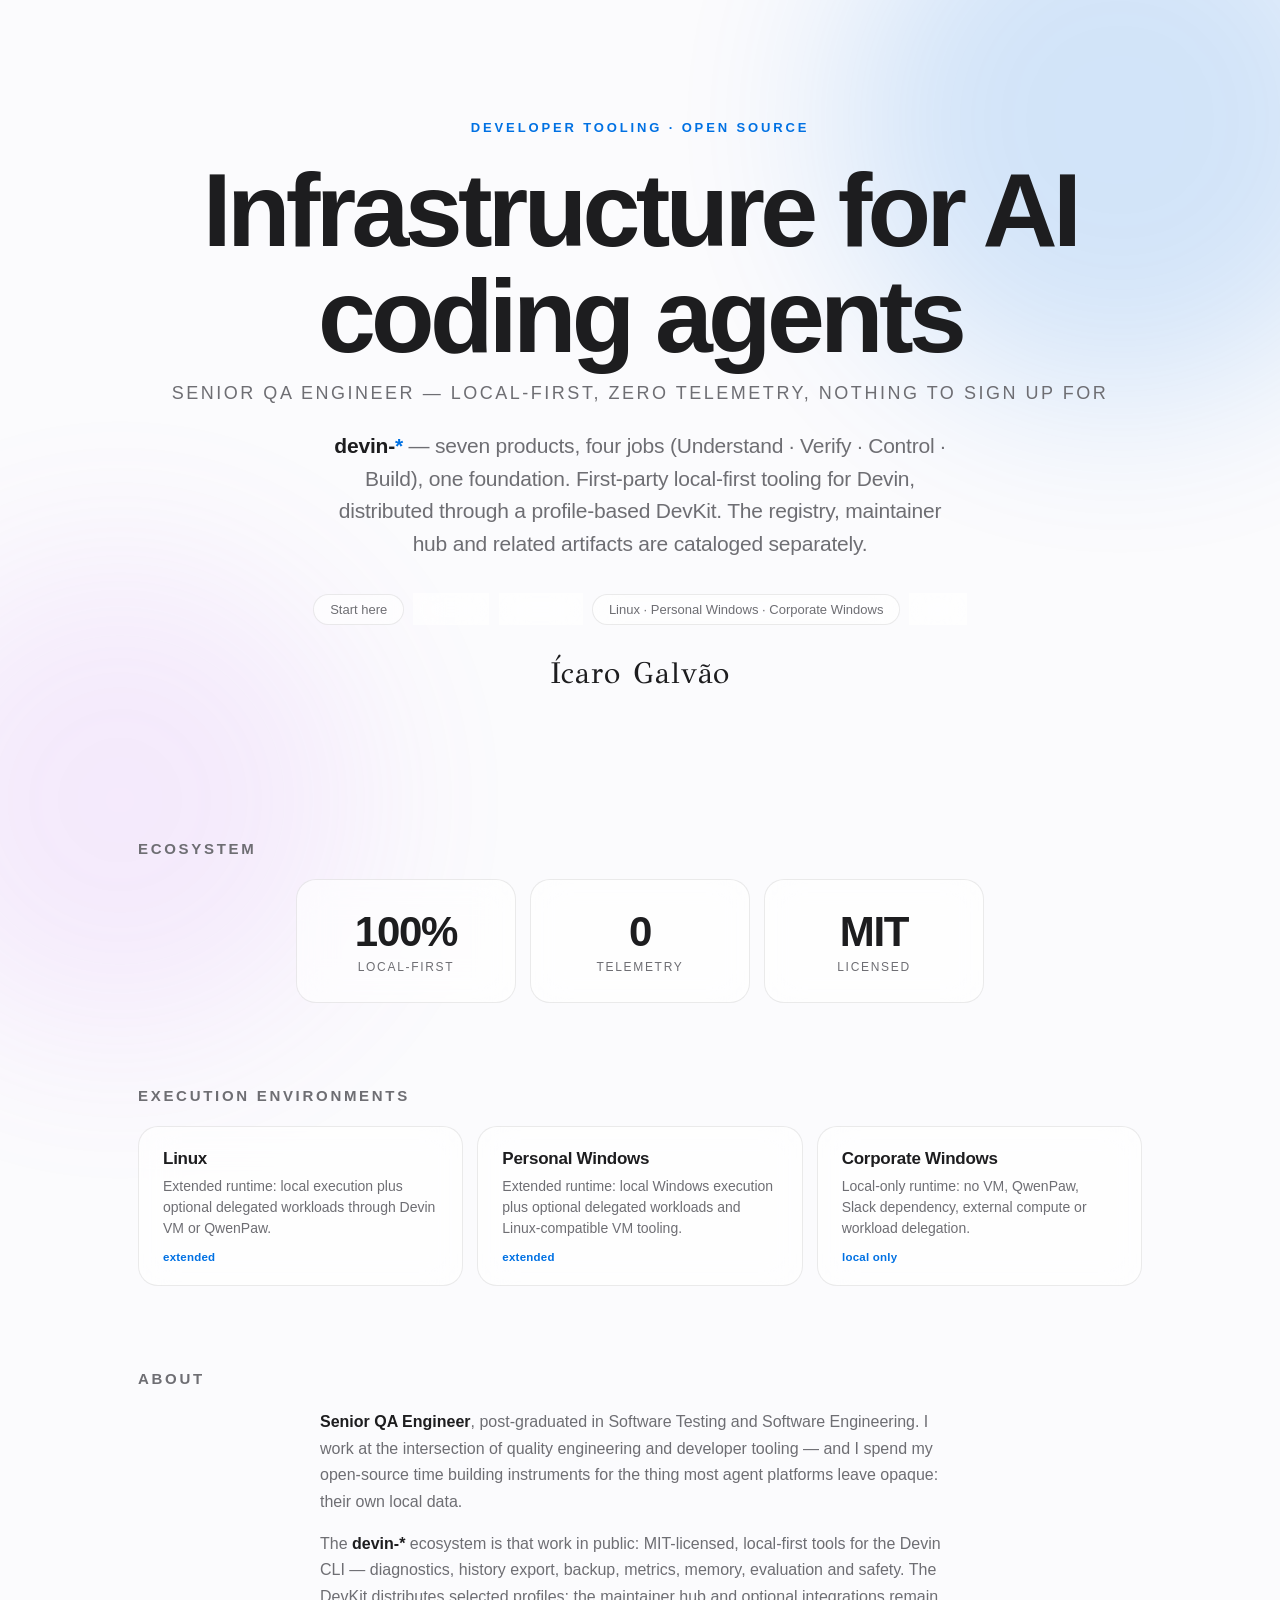
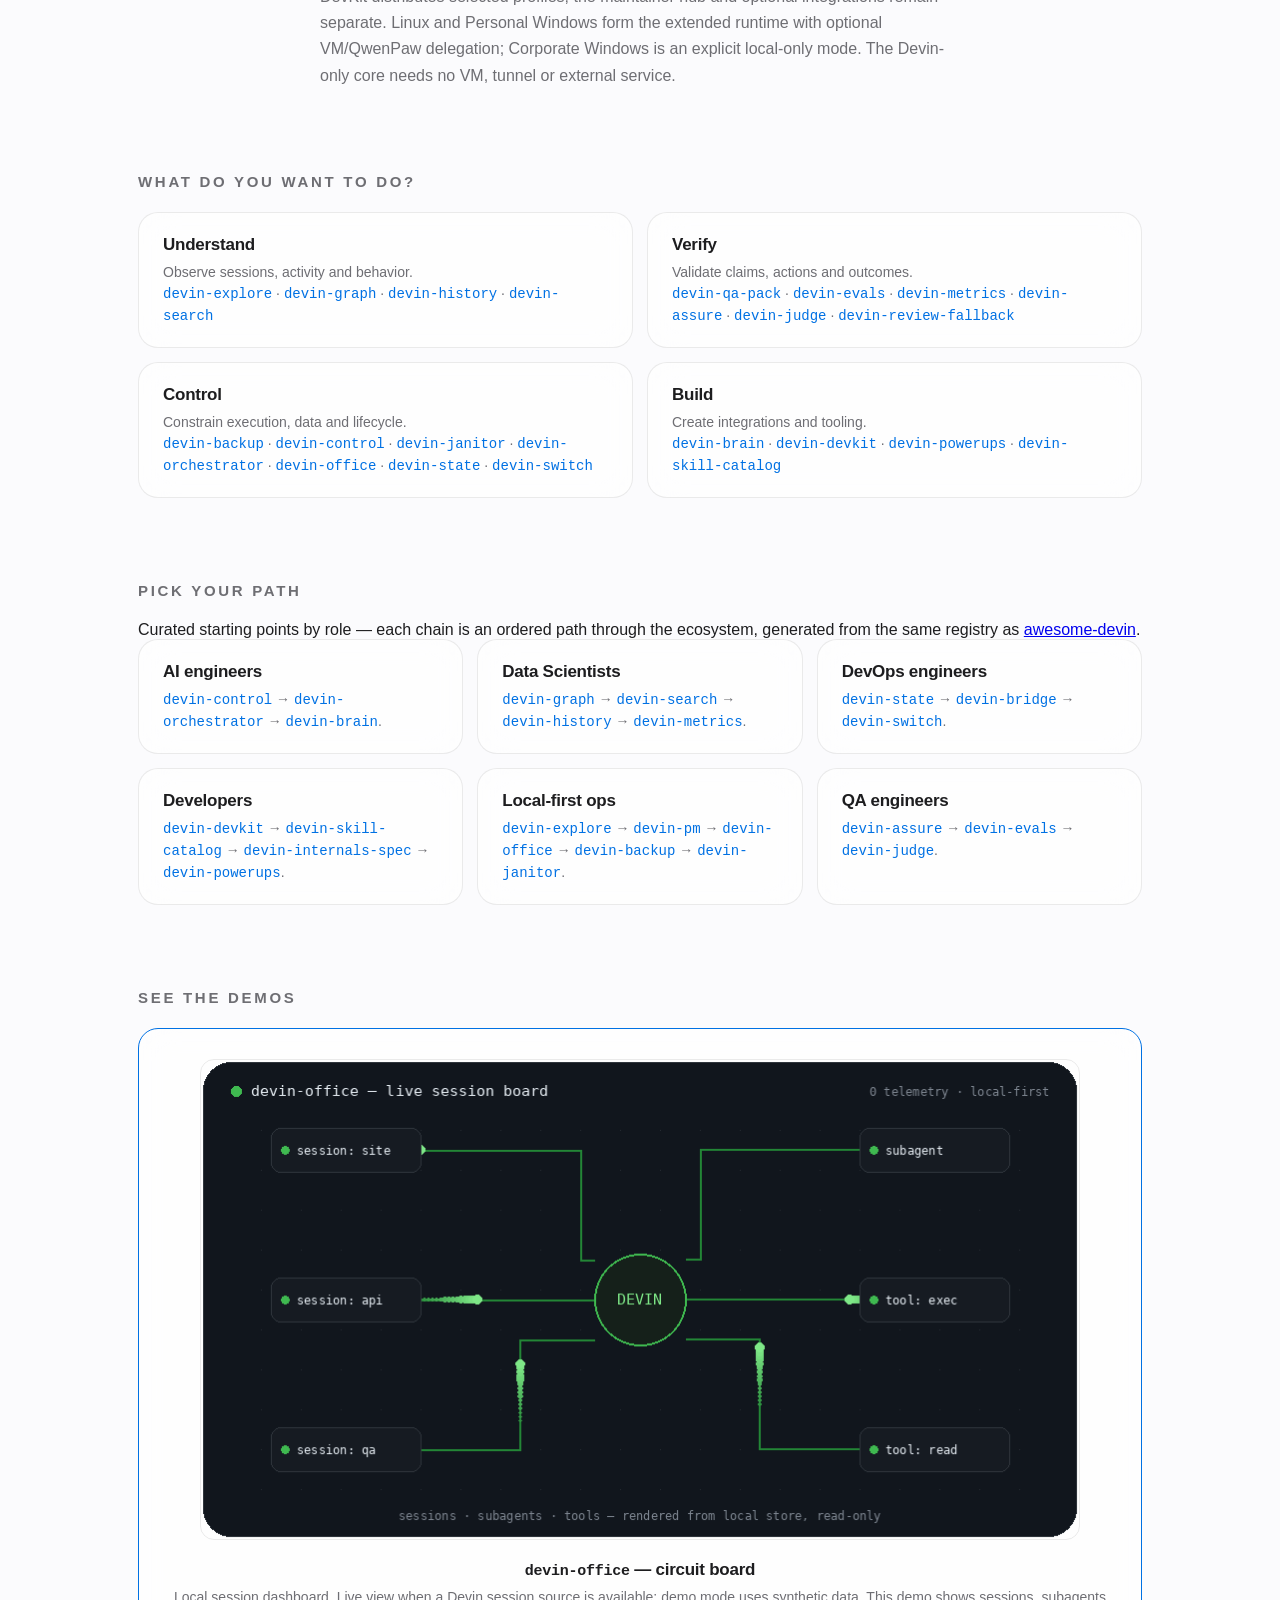
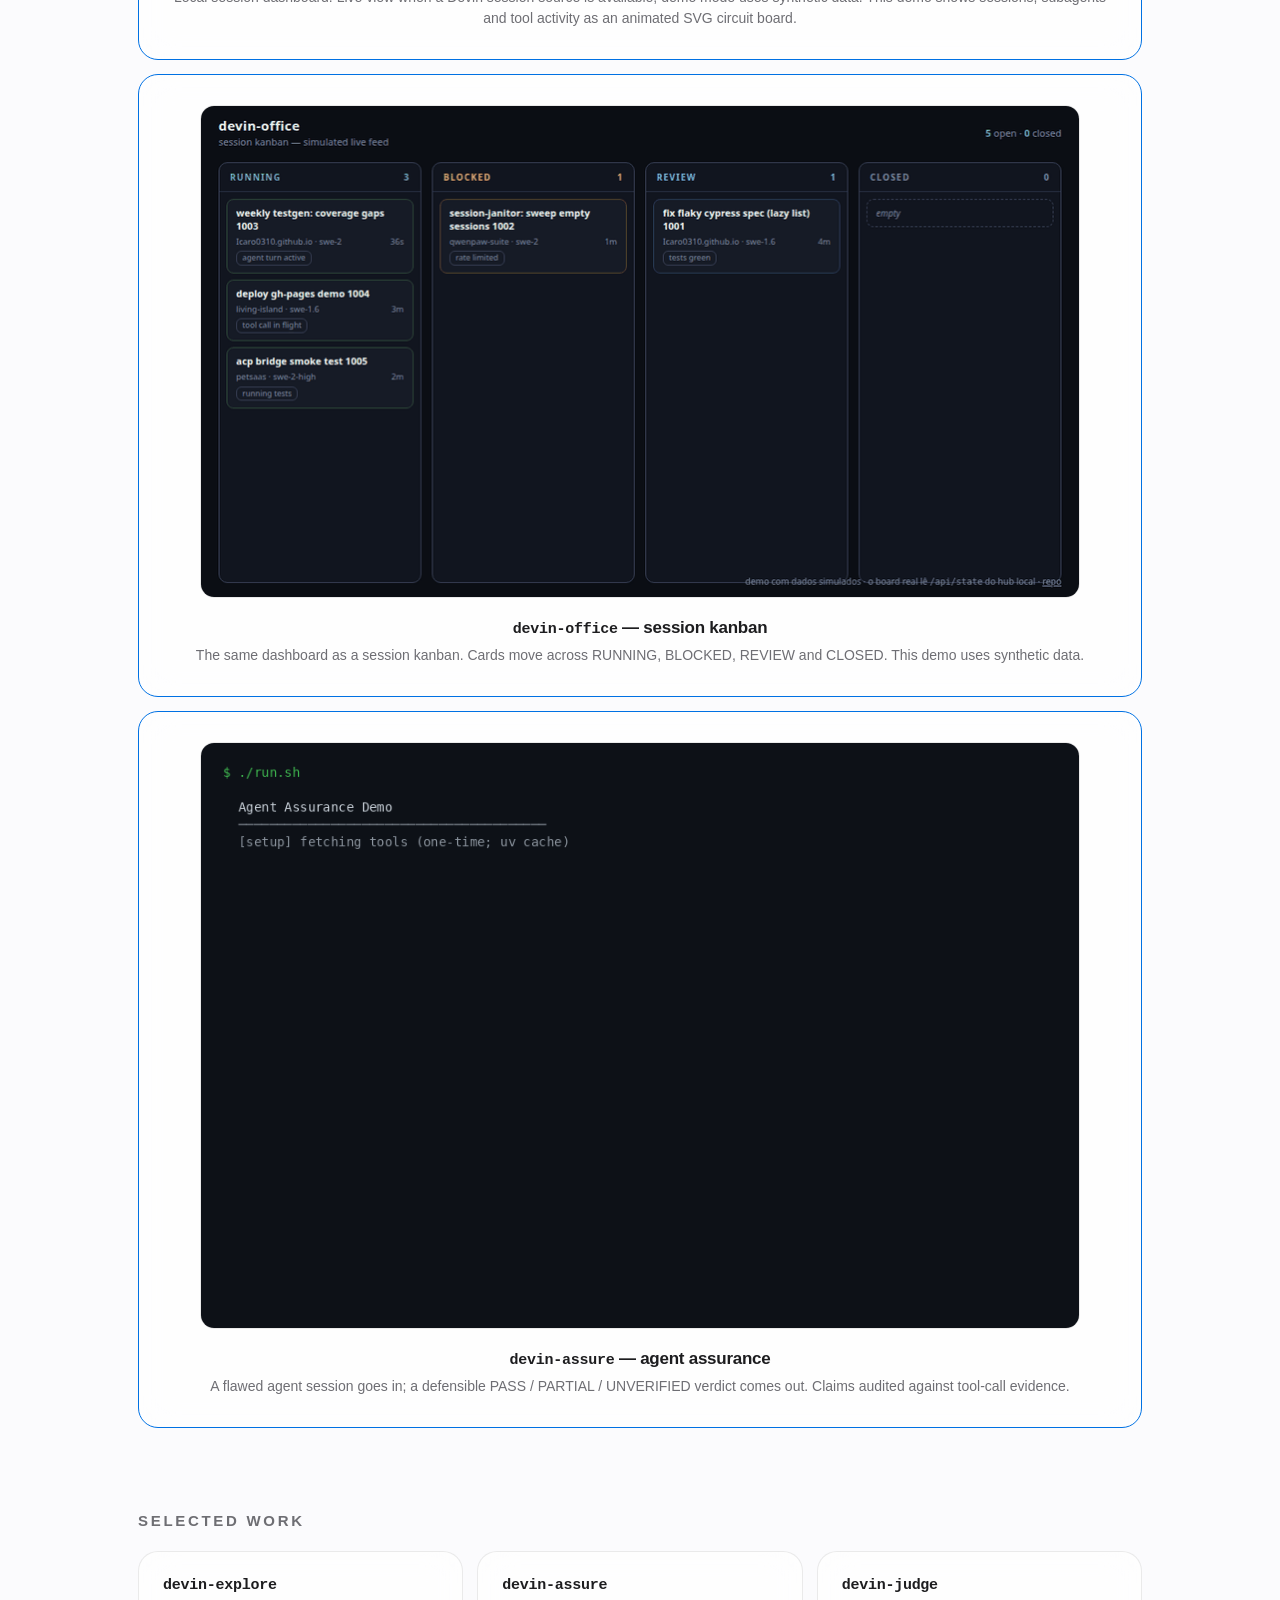
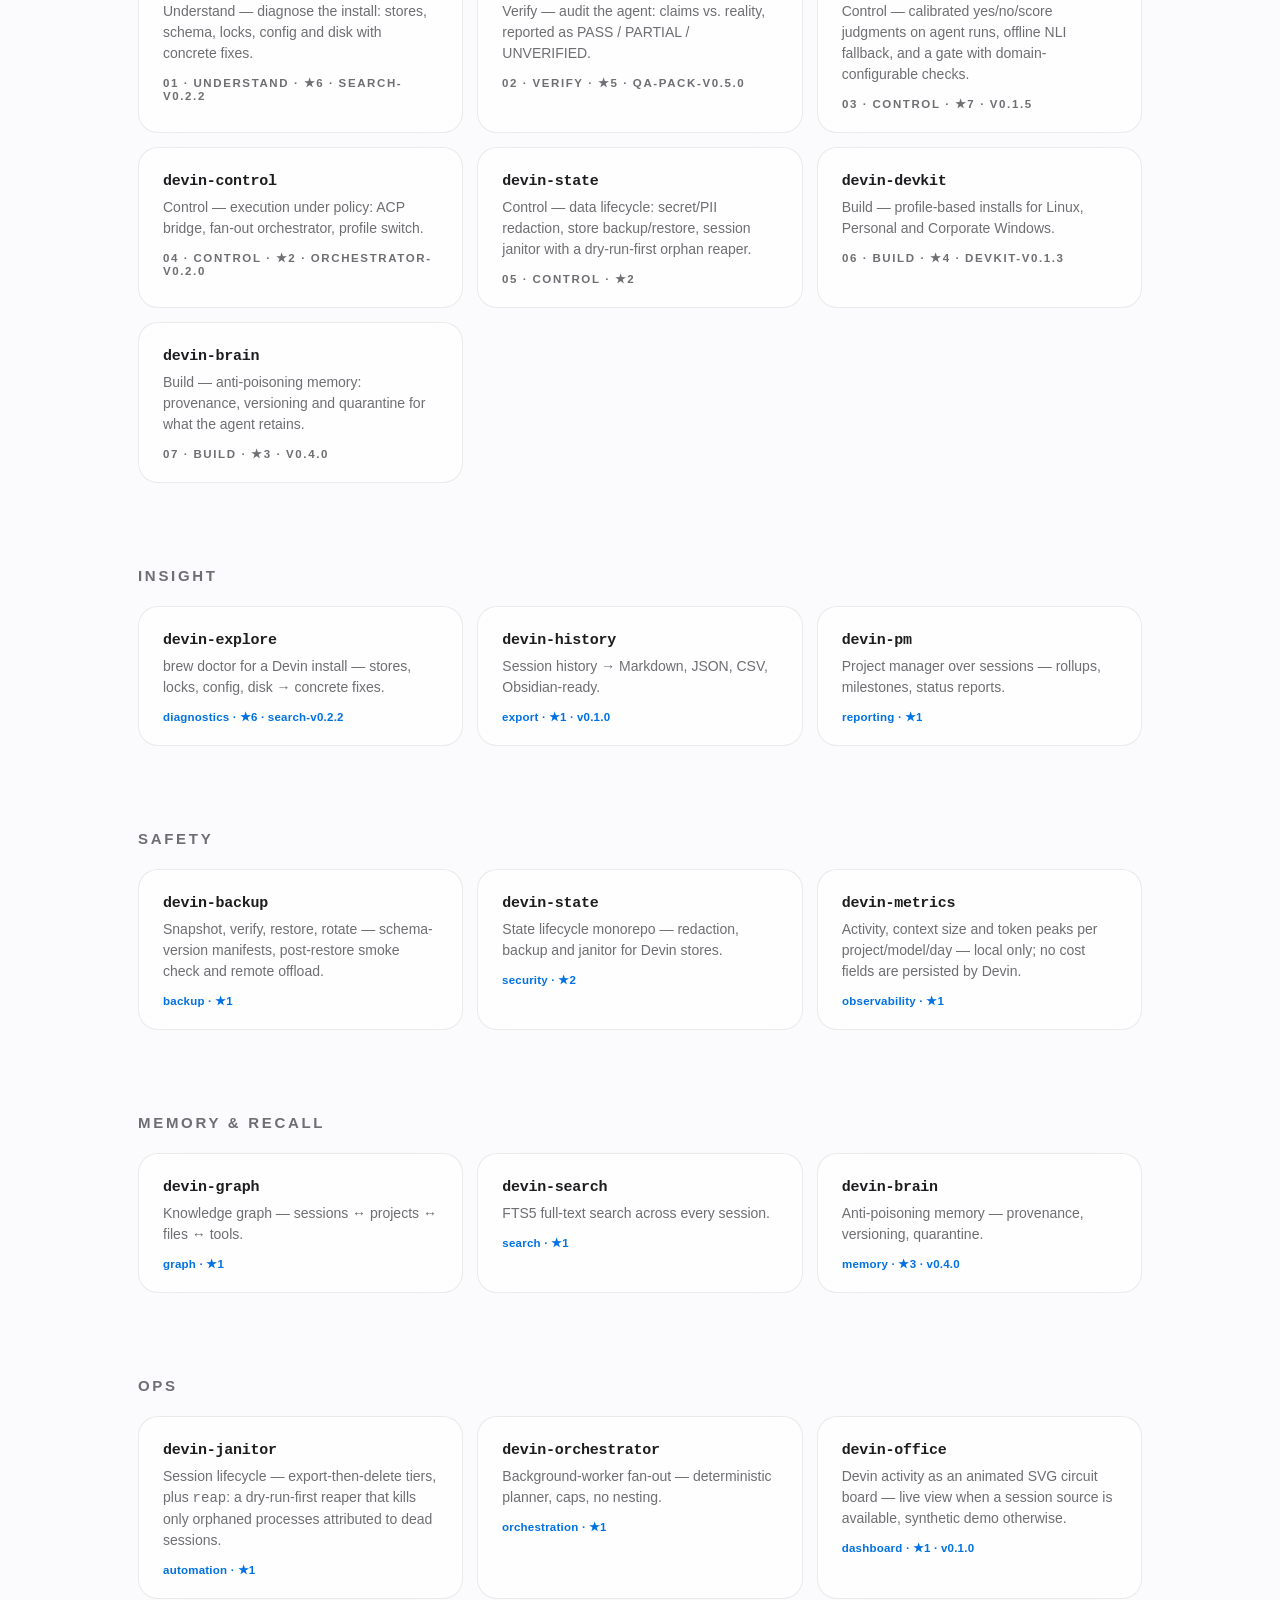
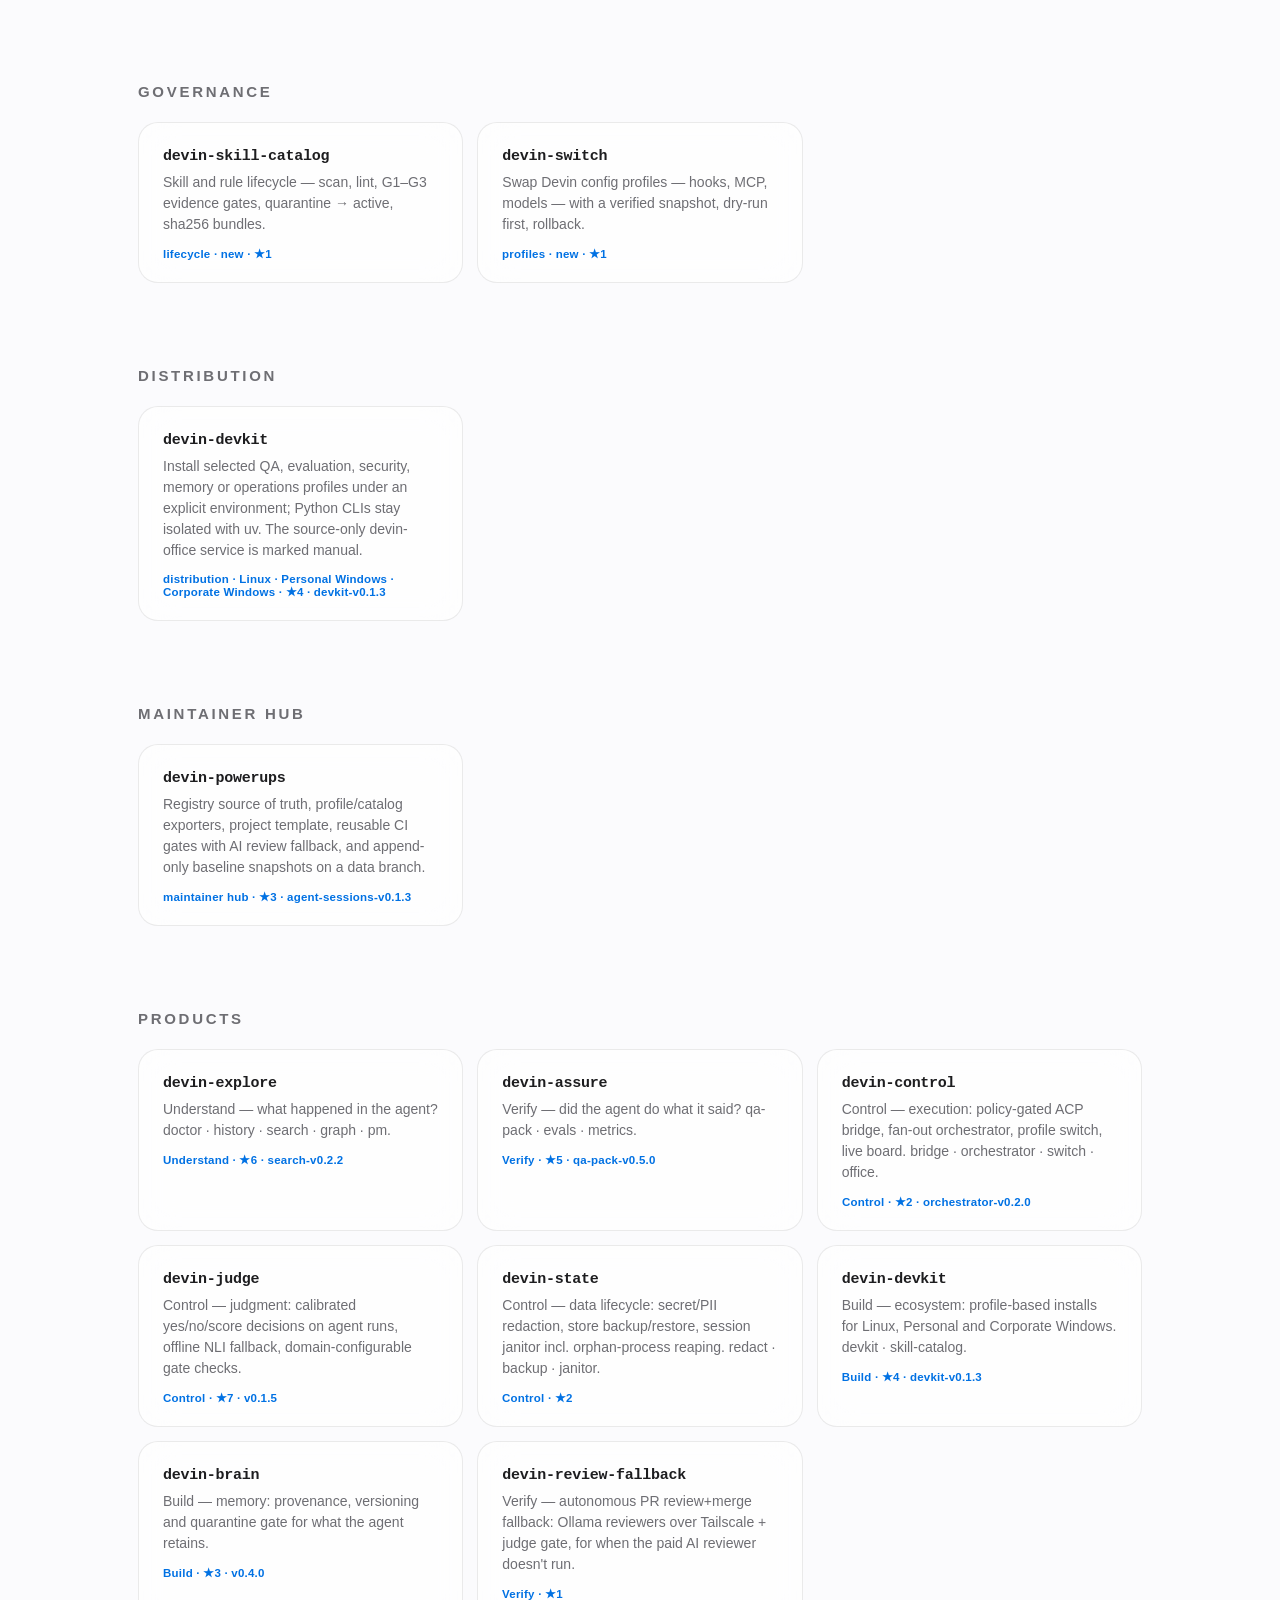
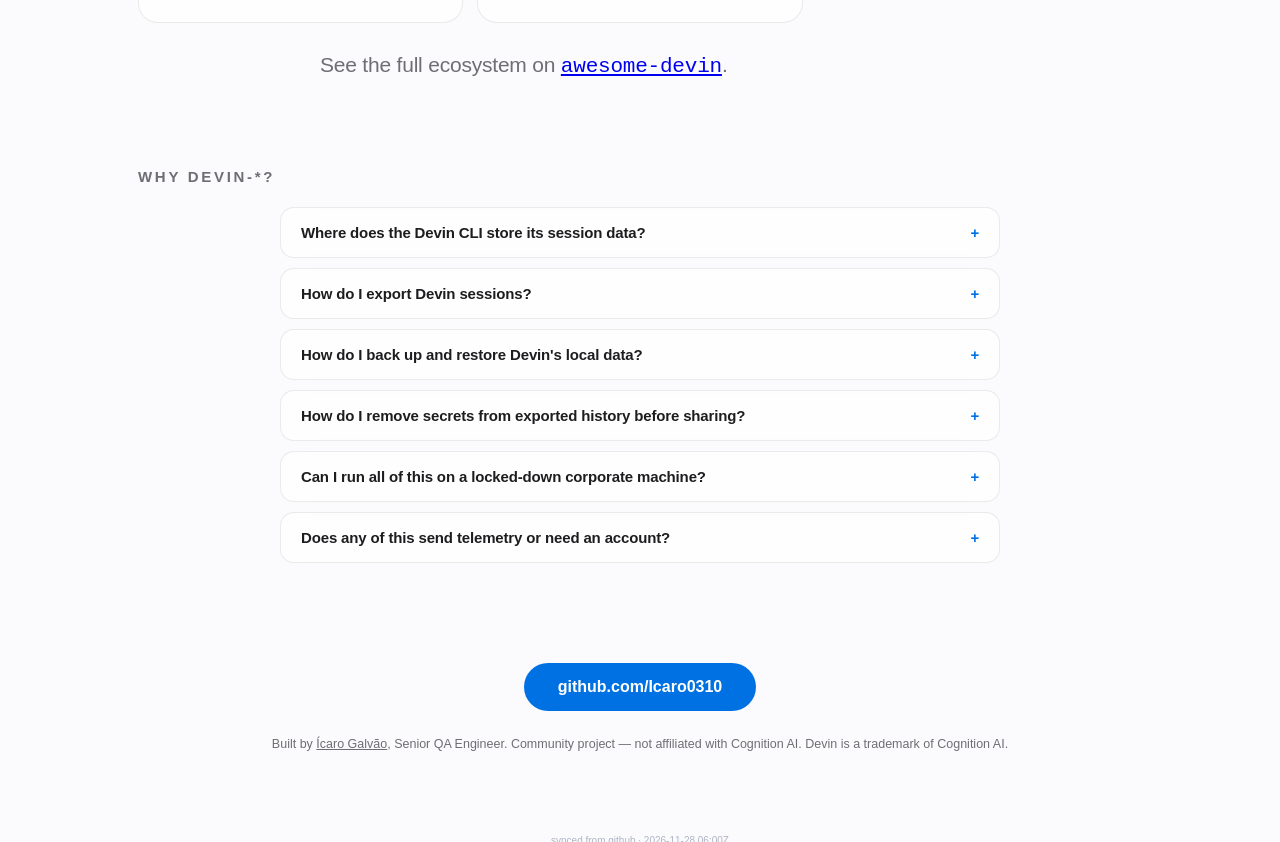
==== commit 7045ba85: "sync: repo stats (9 cards, +0 new) · 2026-11-28 06:00Z" ====
--- a/index.html
+++ b/index.html
@@ -386,6 +386,6 @@
 </footer>
 
 </div>
-<p id="sync-stamp" style="text-align:center;font-size:10px;color:var(--dim,#7d86a0);opacity:.6;margin:24px 0 8px">synced from github · 2026-11-28 05:00Z</p>
+<p id="sync-stamp" style="text-align:center;font-size:10px;color:var(--dim,#7d86a0);opacity:.6;margin:24px 0 8px">synced from github · 2026-11-28 06:00Z</p>
 </body>
 </html>
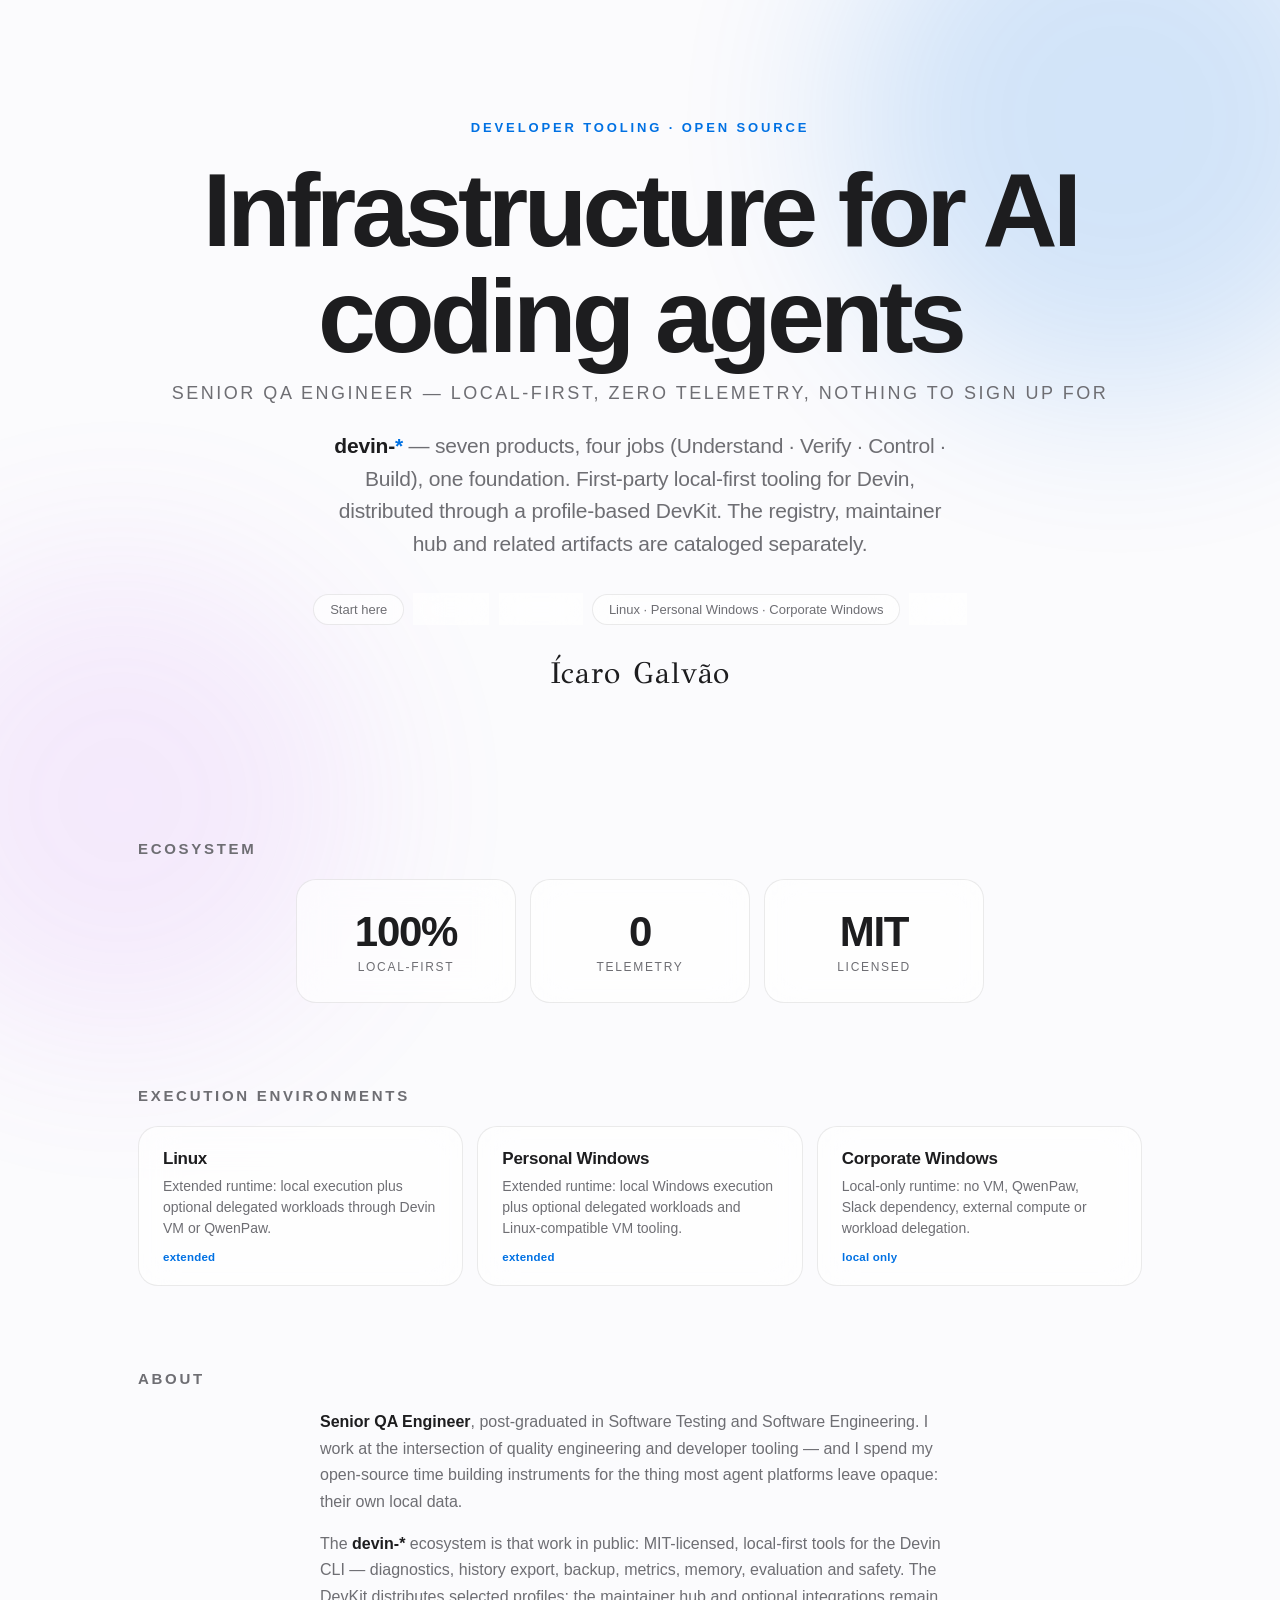
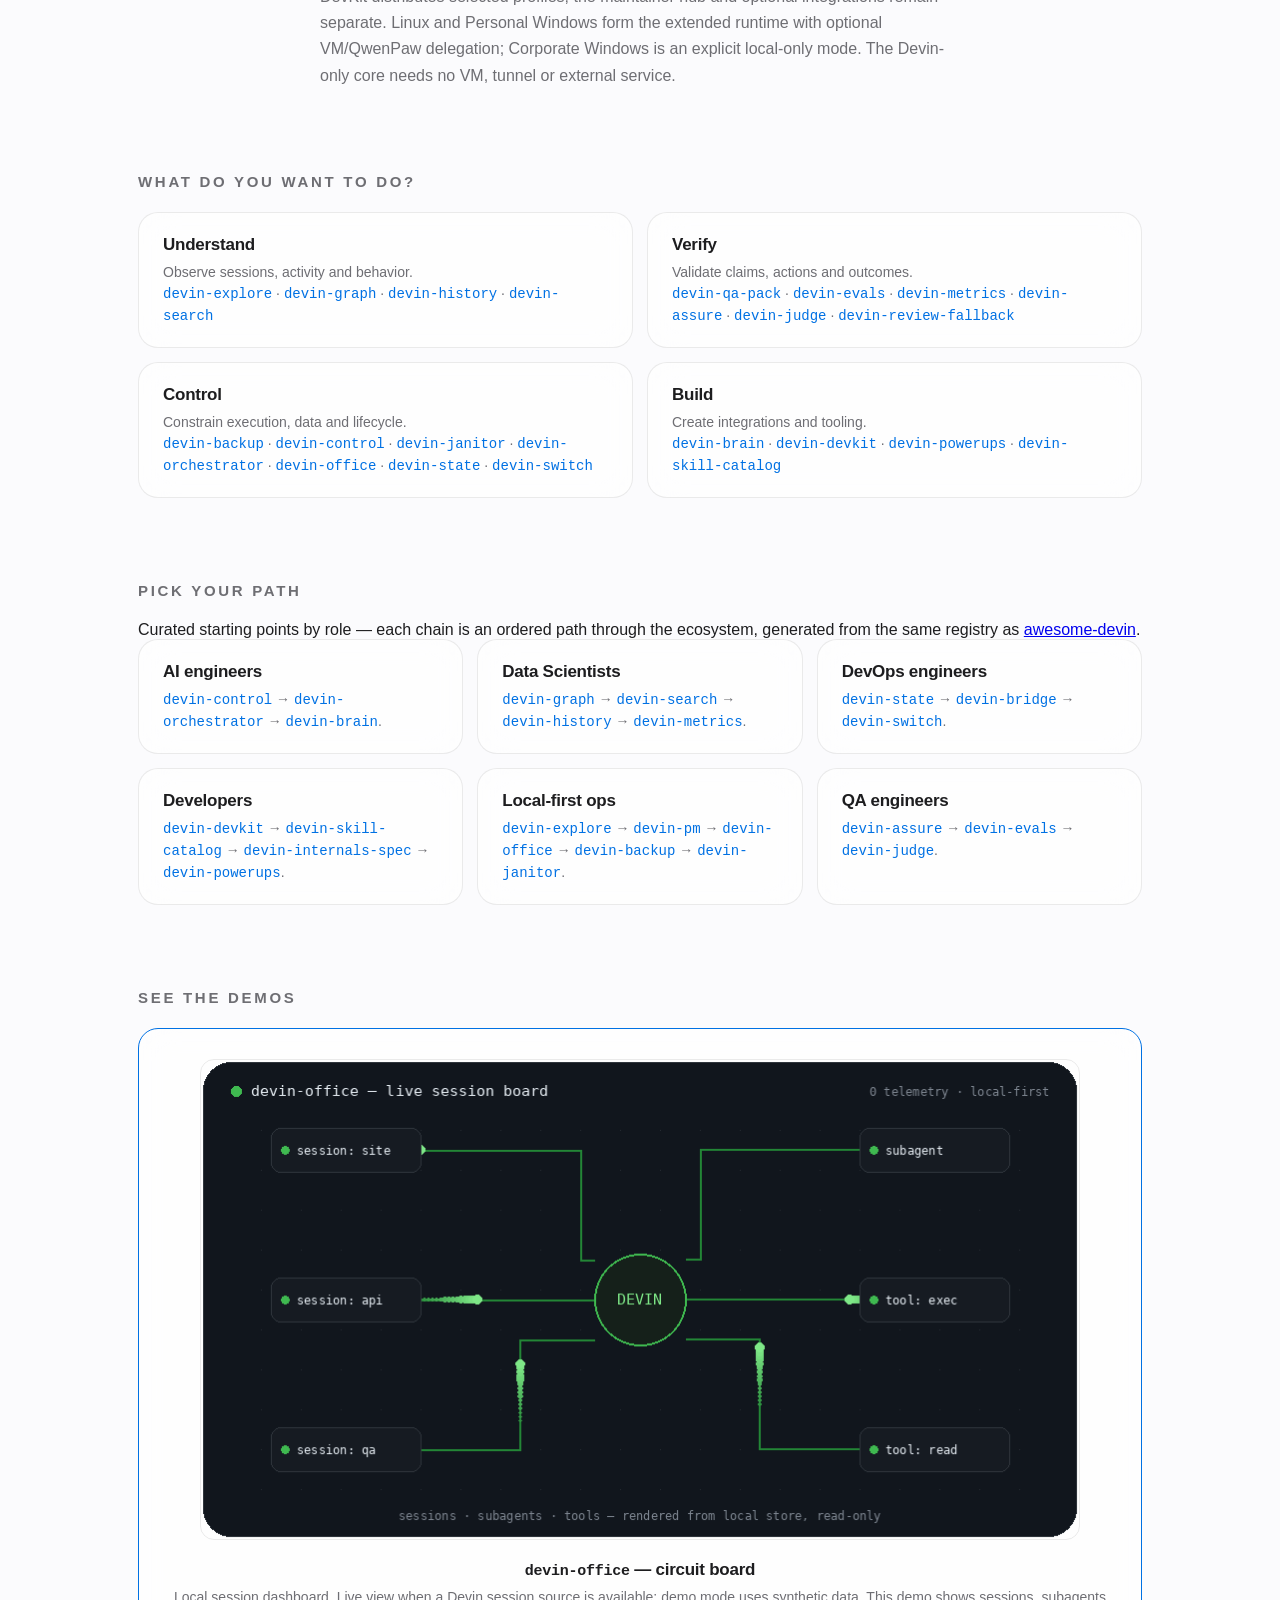
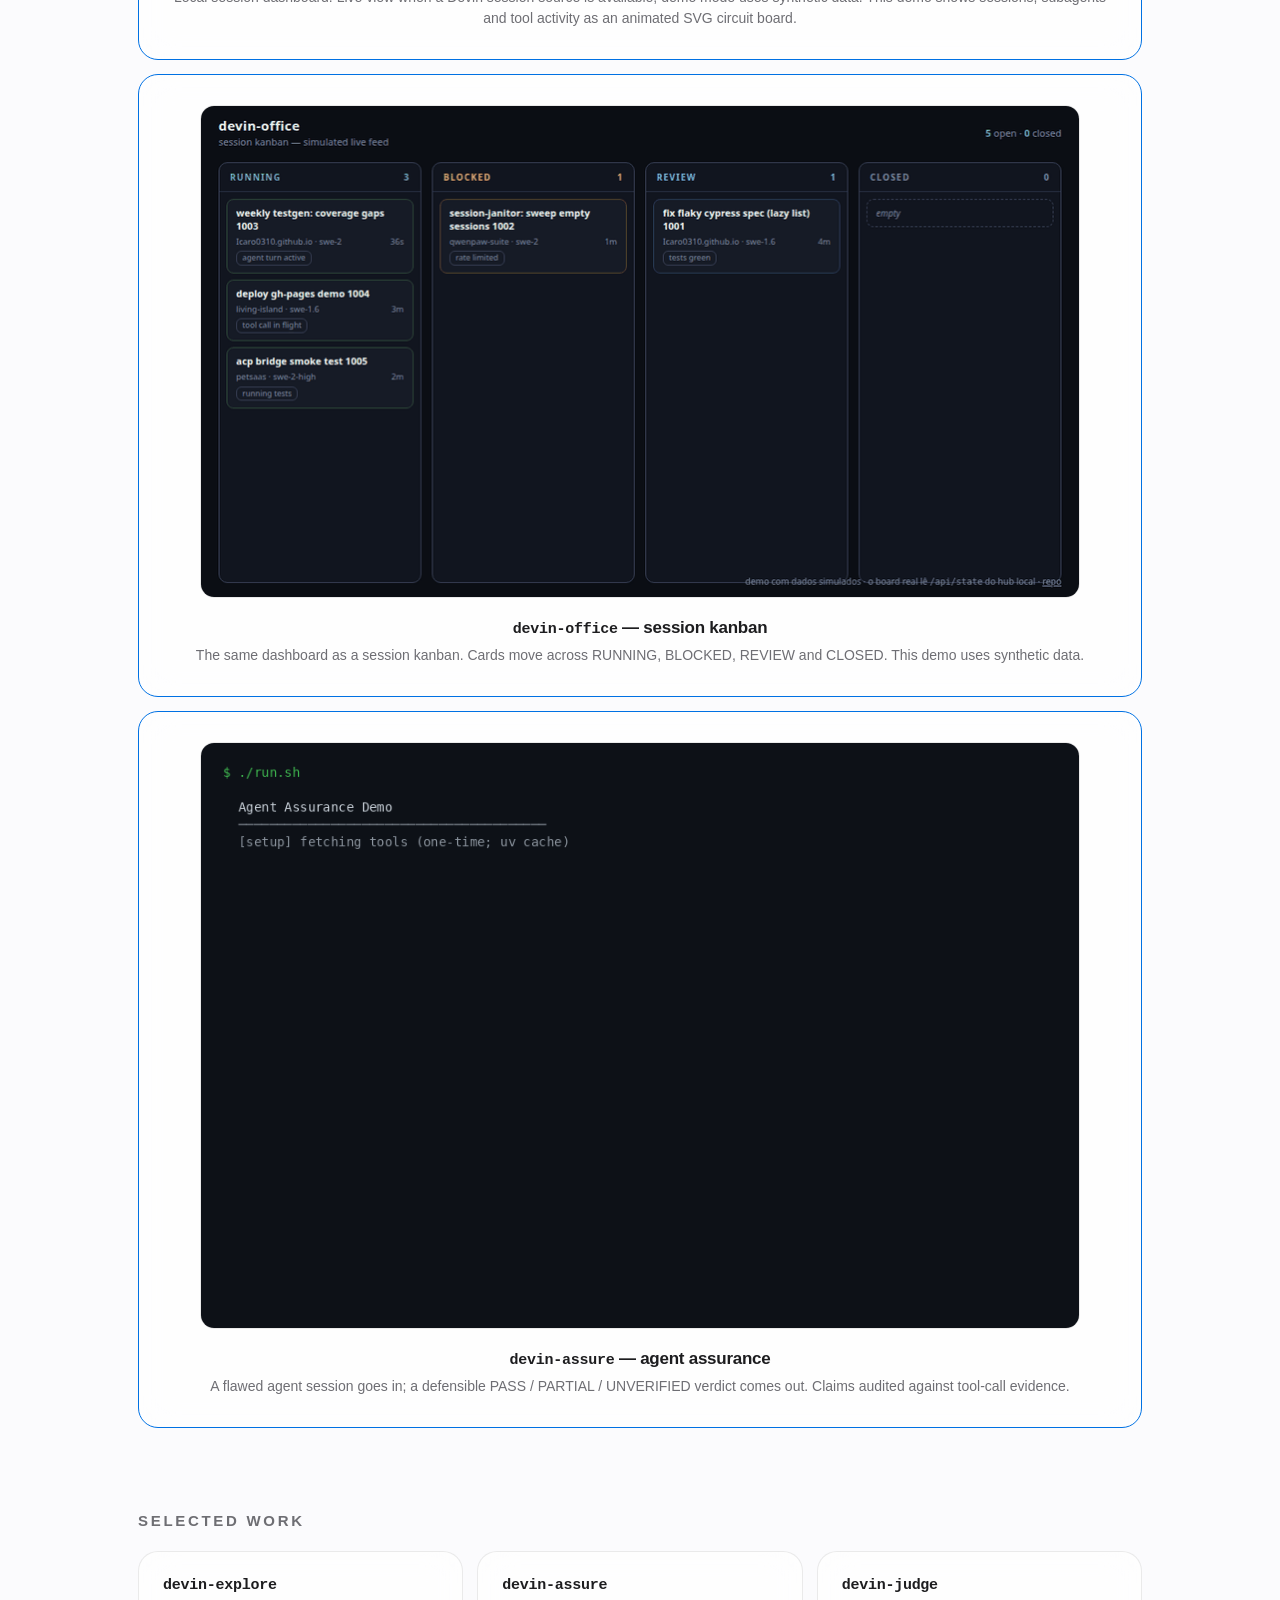
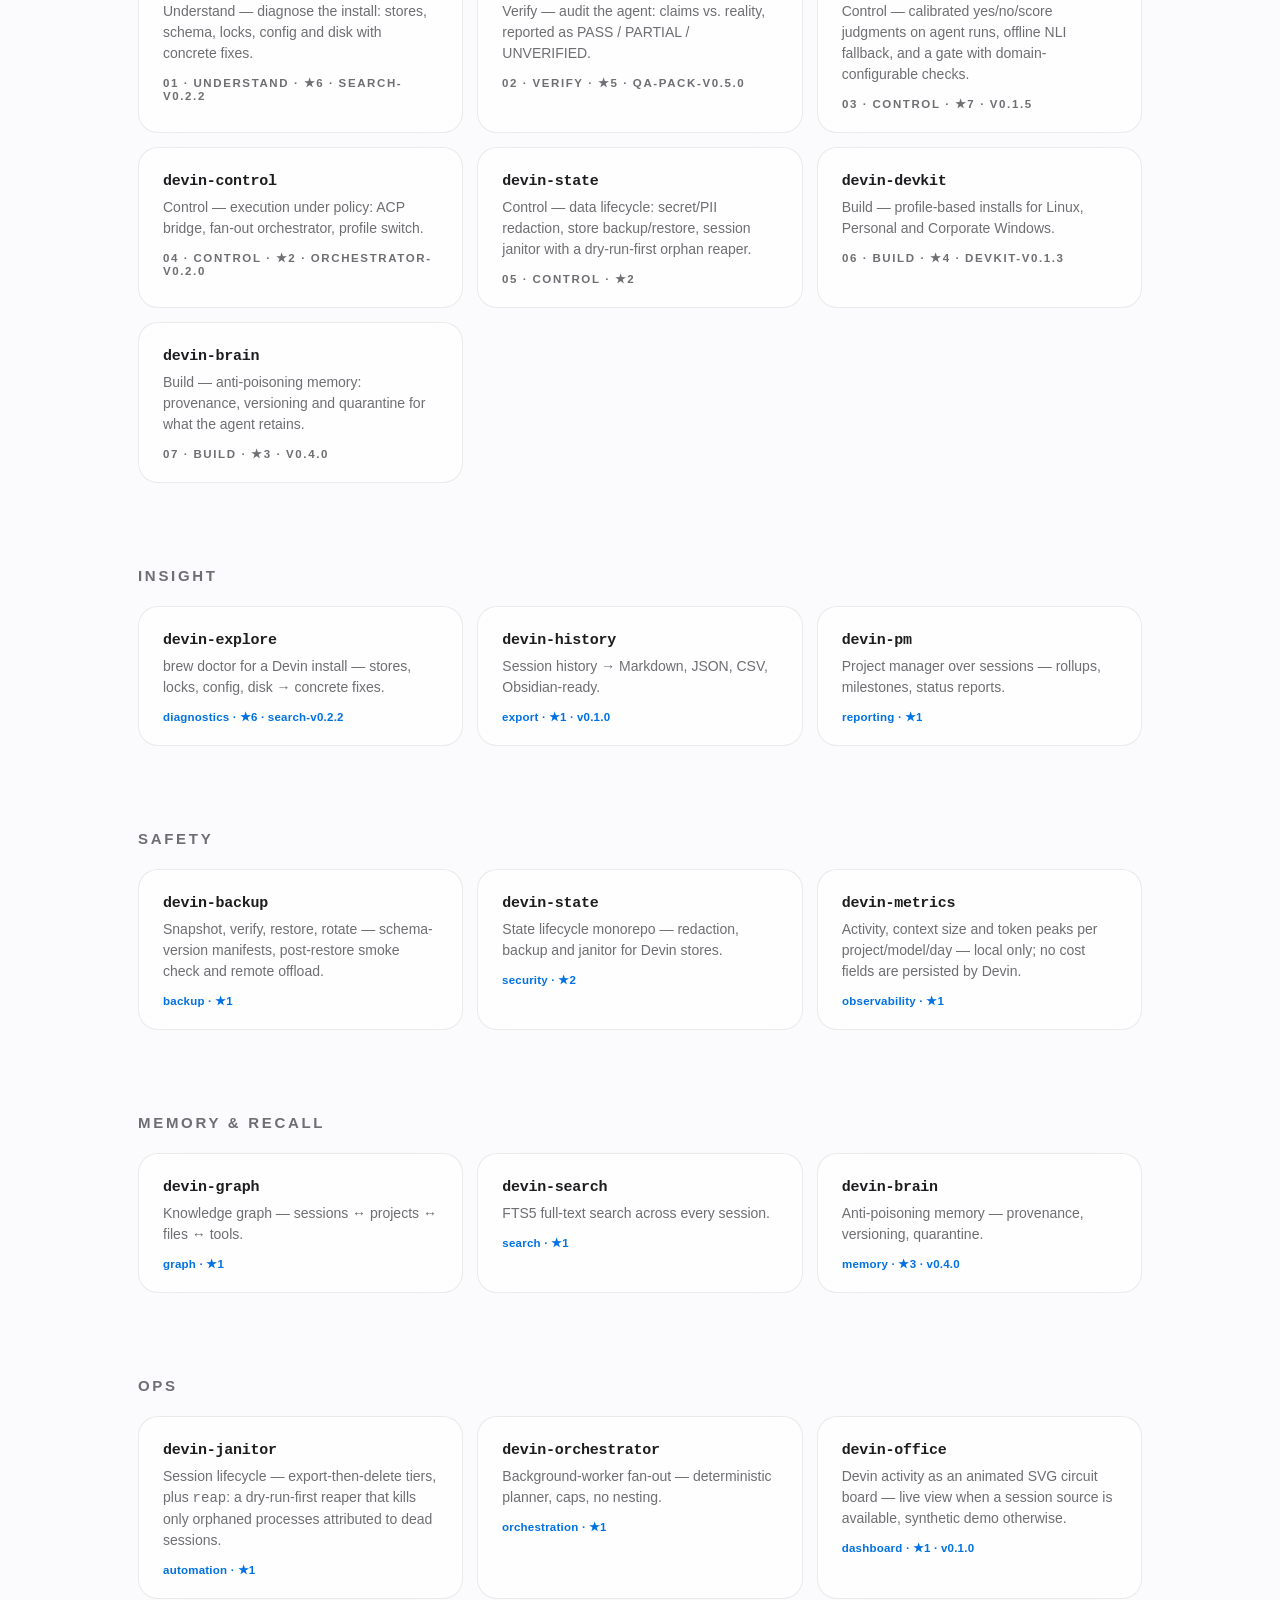
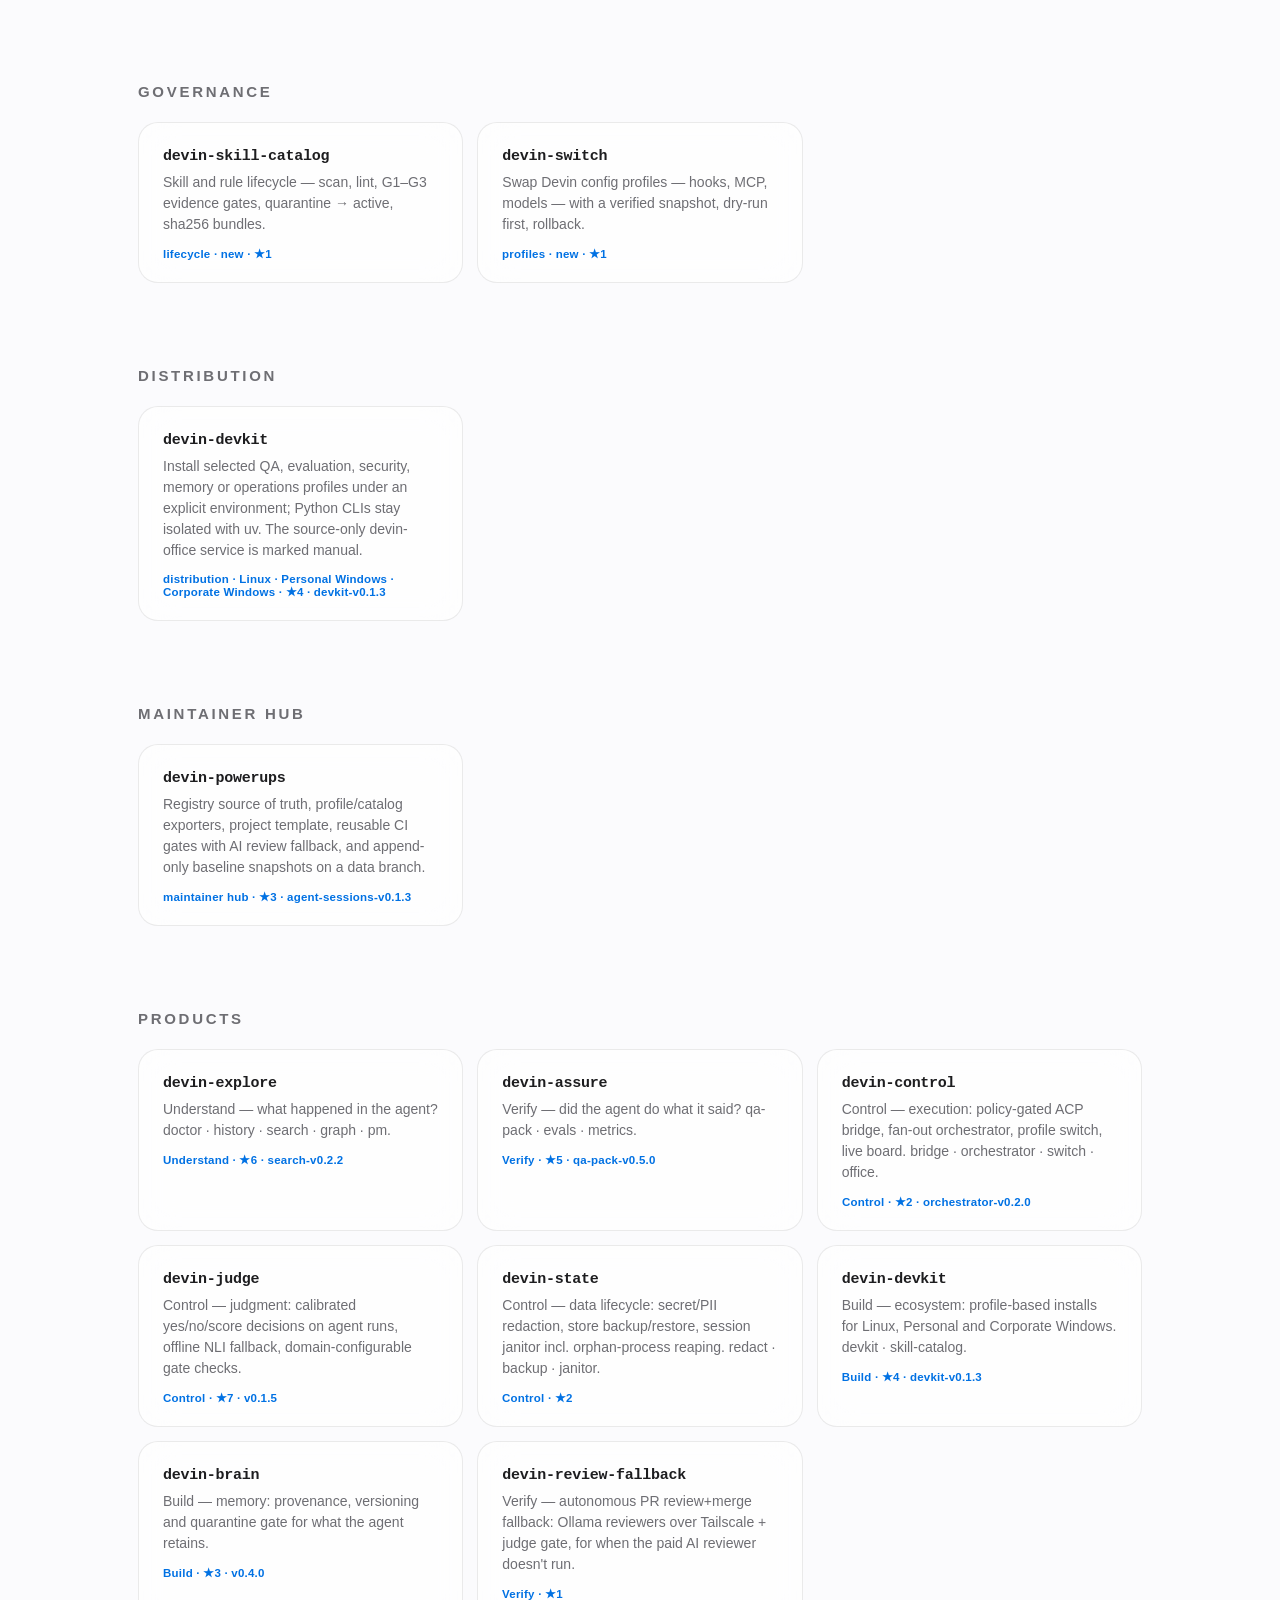
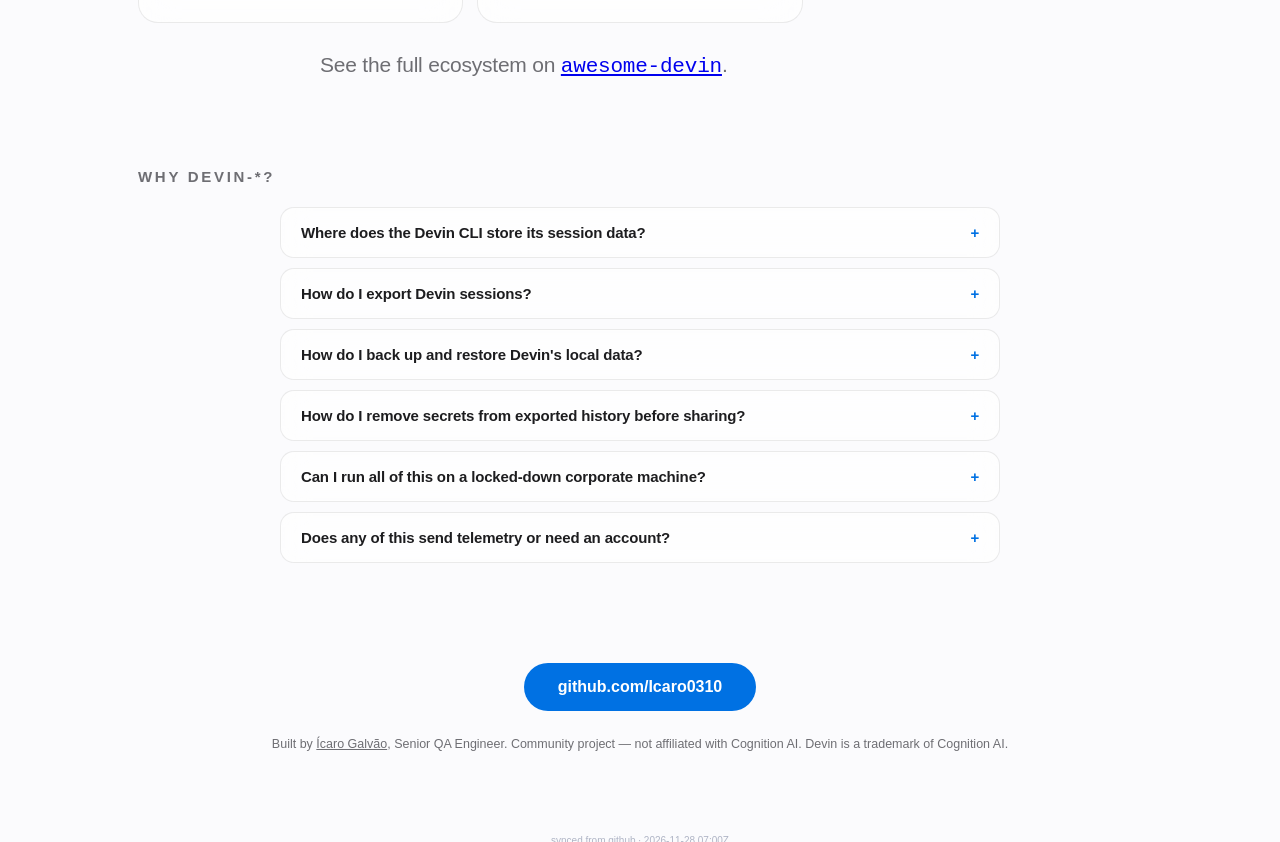
==== commit 647bcb3d: "sync: repo stats (9 cards, +0 new) · 2026-11-28 07:00Z" ====
--- a/index.html
+++ b/index.html
@@ -386,6 +386,6 @@
 </footer>
 
 </div>
-<p id="sync-stamp" style="text-align:center;font-size:10px;color:var(--dim,#7d86a0);opacity:.6;margin:24px 0 8px">synced from github · 2026-11-28 06:00Z</p>
+<p id="sync-stamp" style="text-align:center;font-size:10px;color:var(--dim,#7d86a0);opacity:.6;margin:24px 0 8px">synced from github · 2026-11-28 07:00Z</p>
 </body>
 </html>
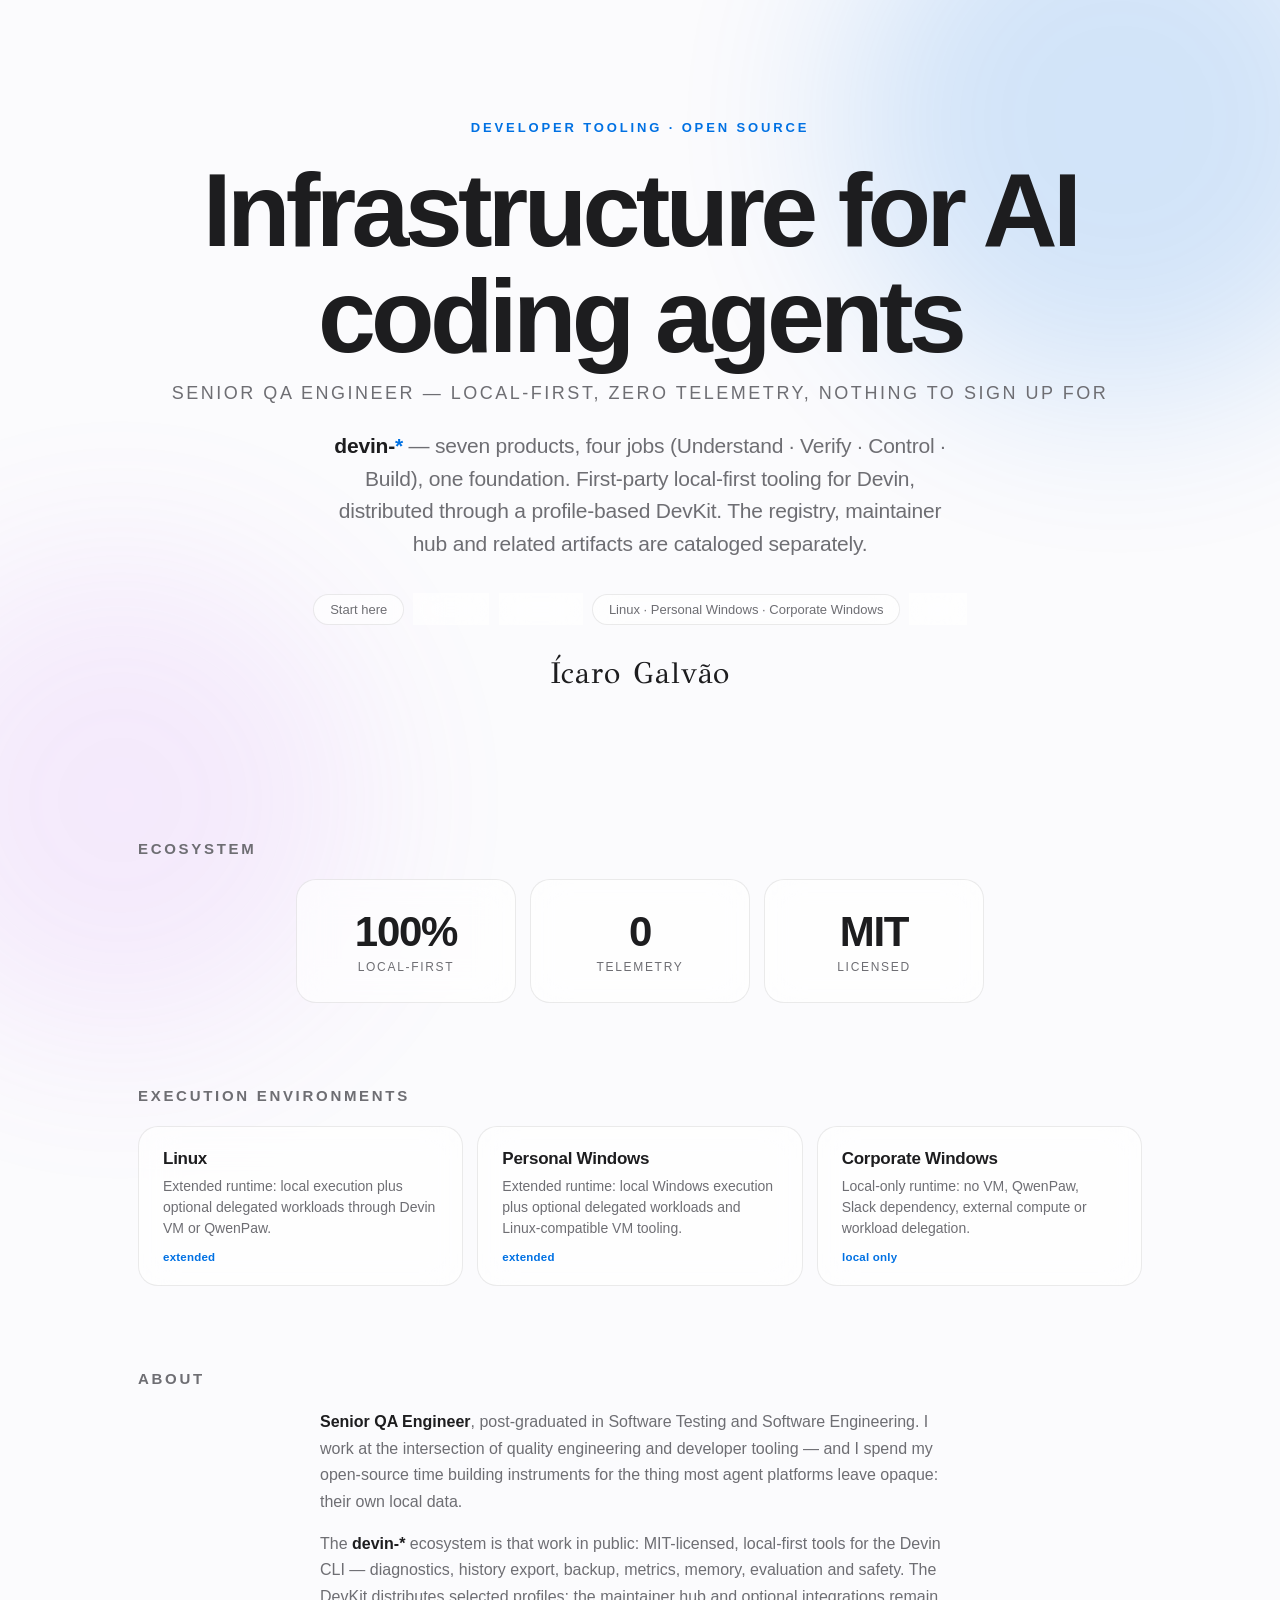
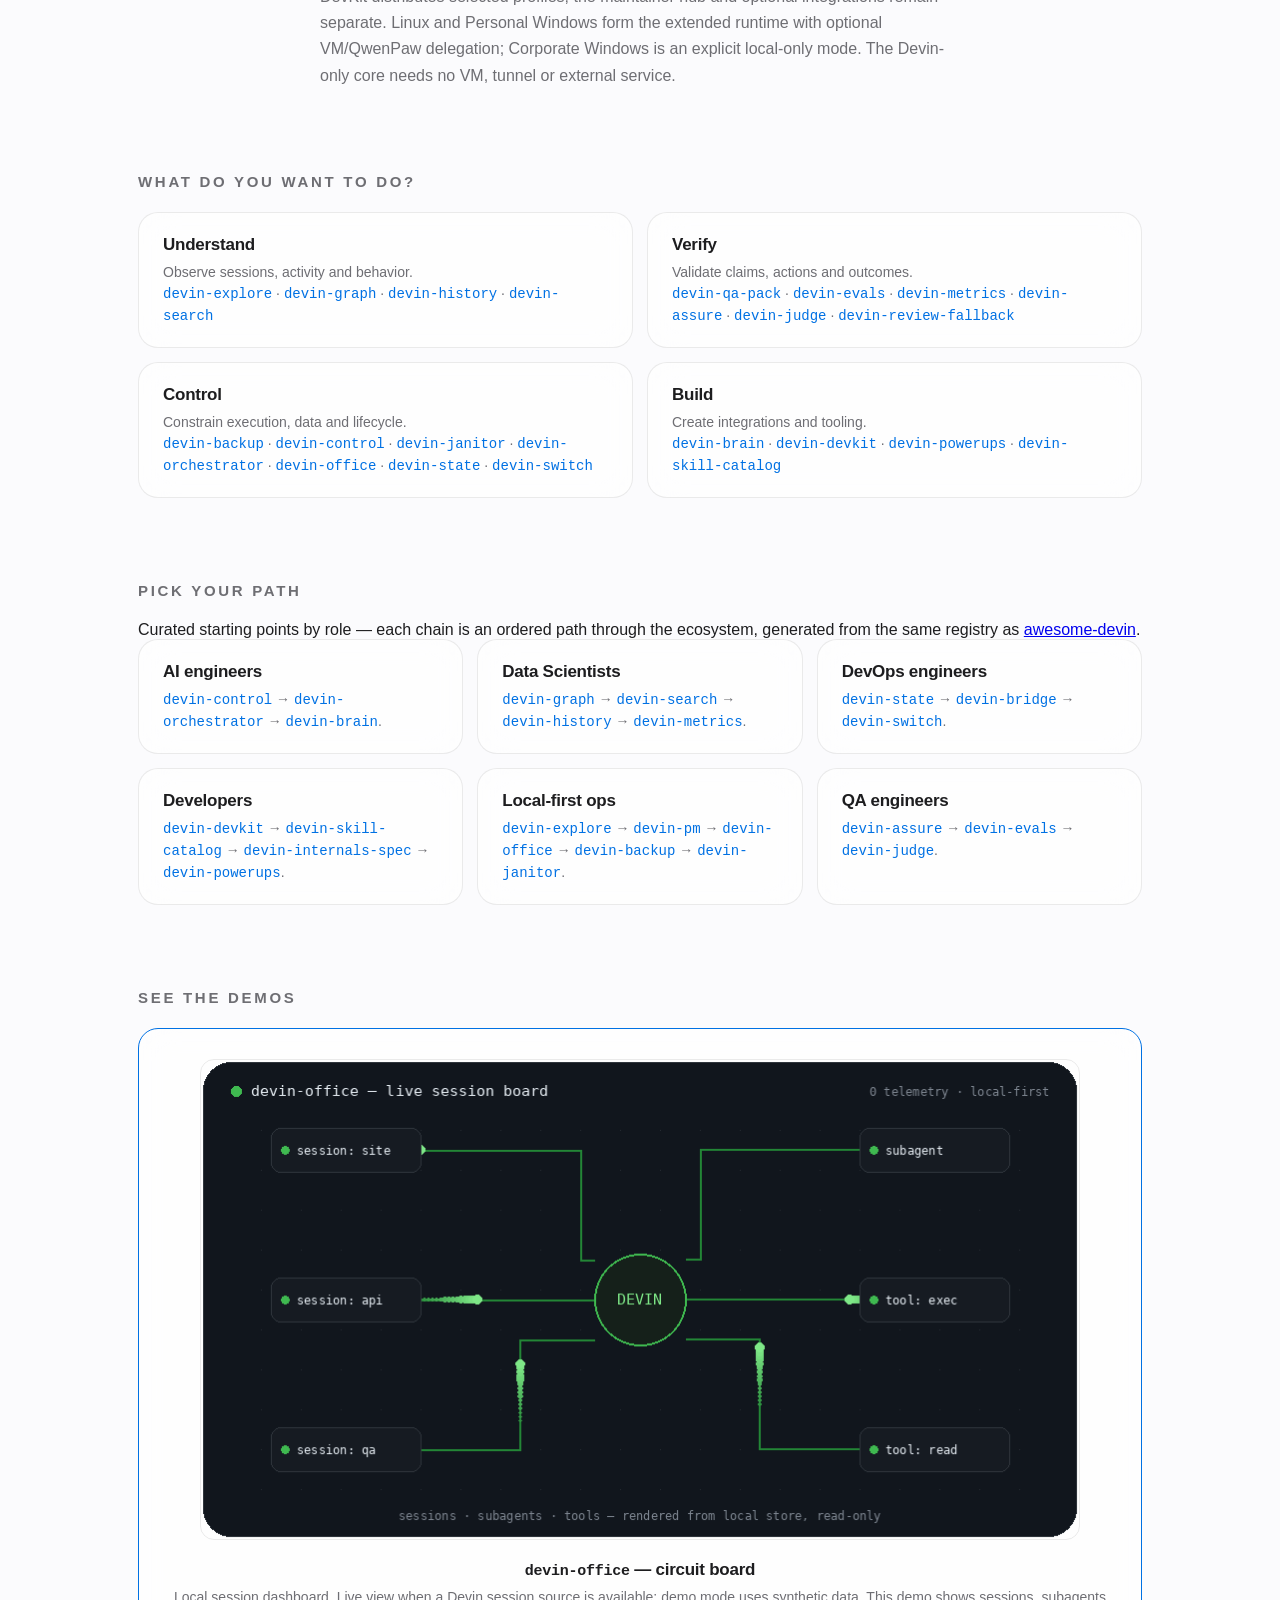
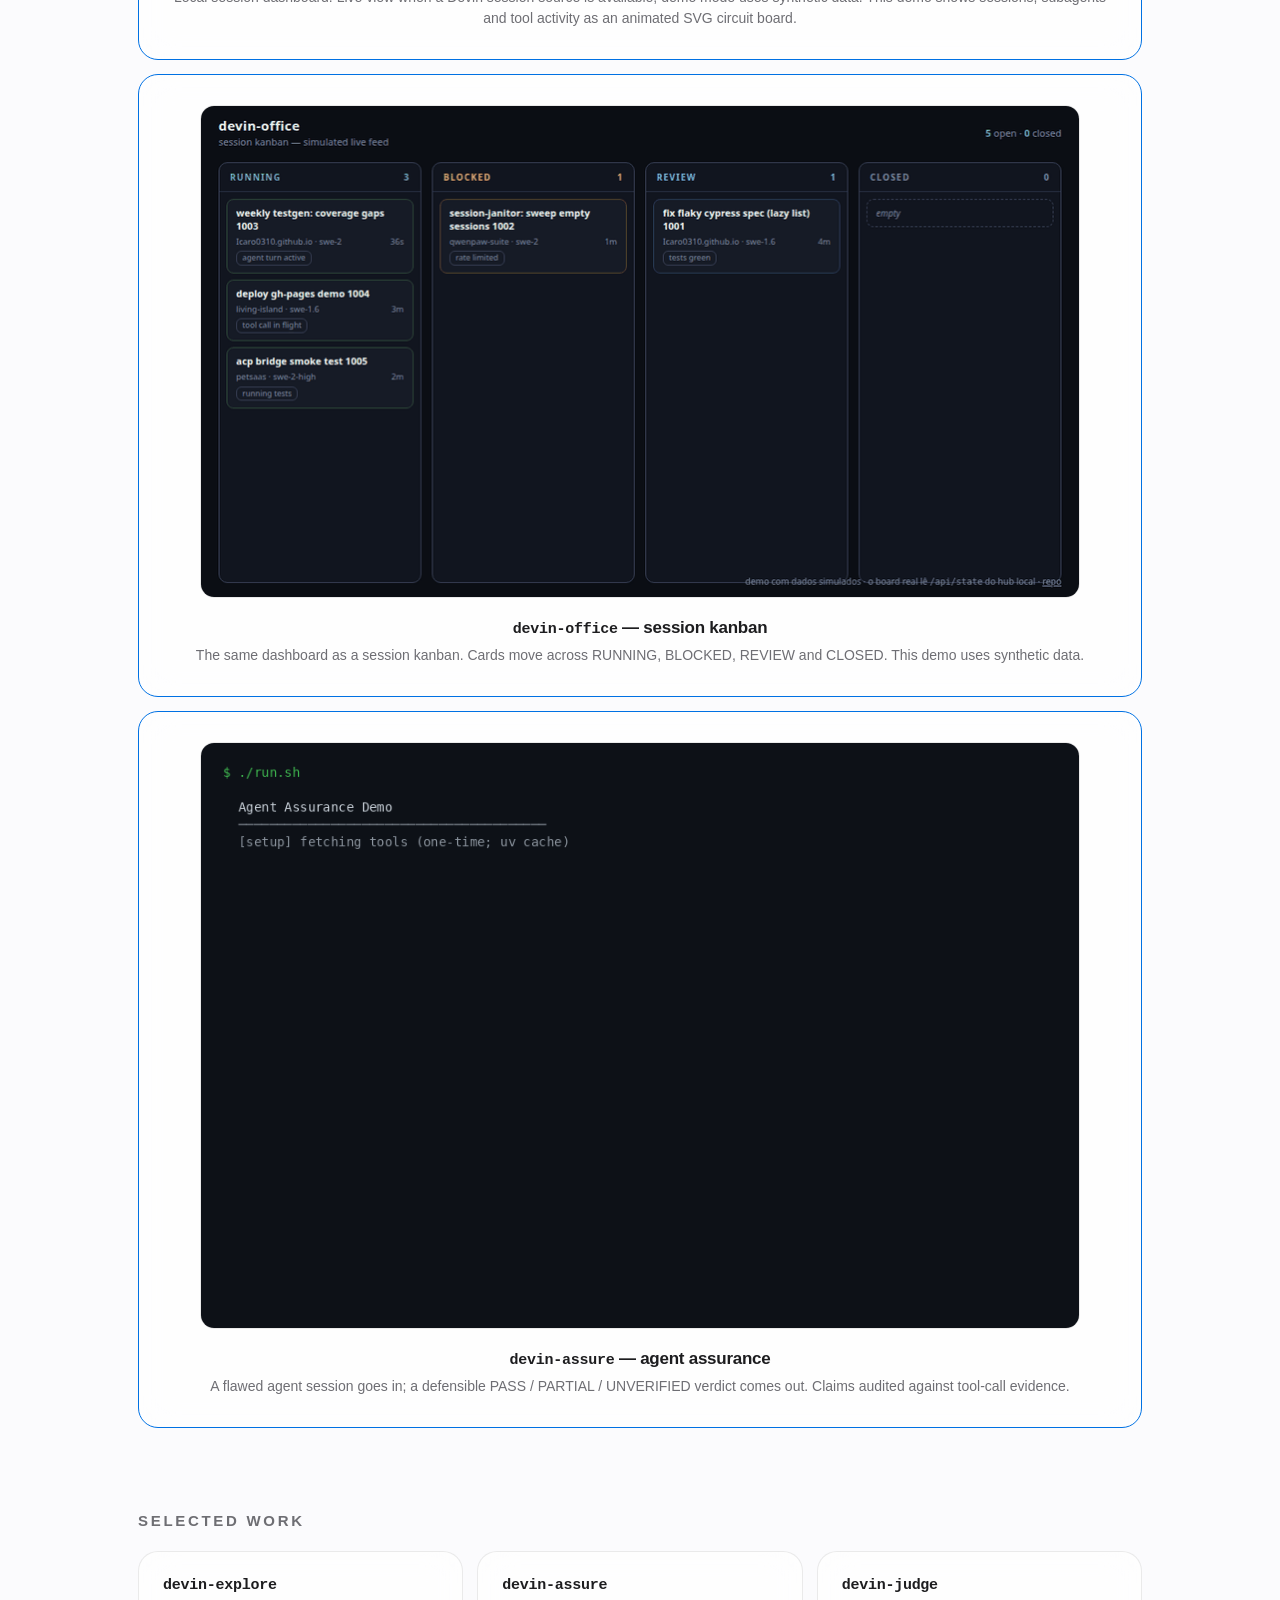
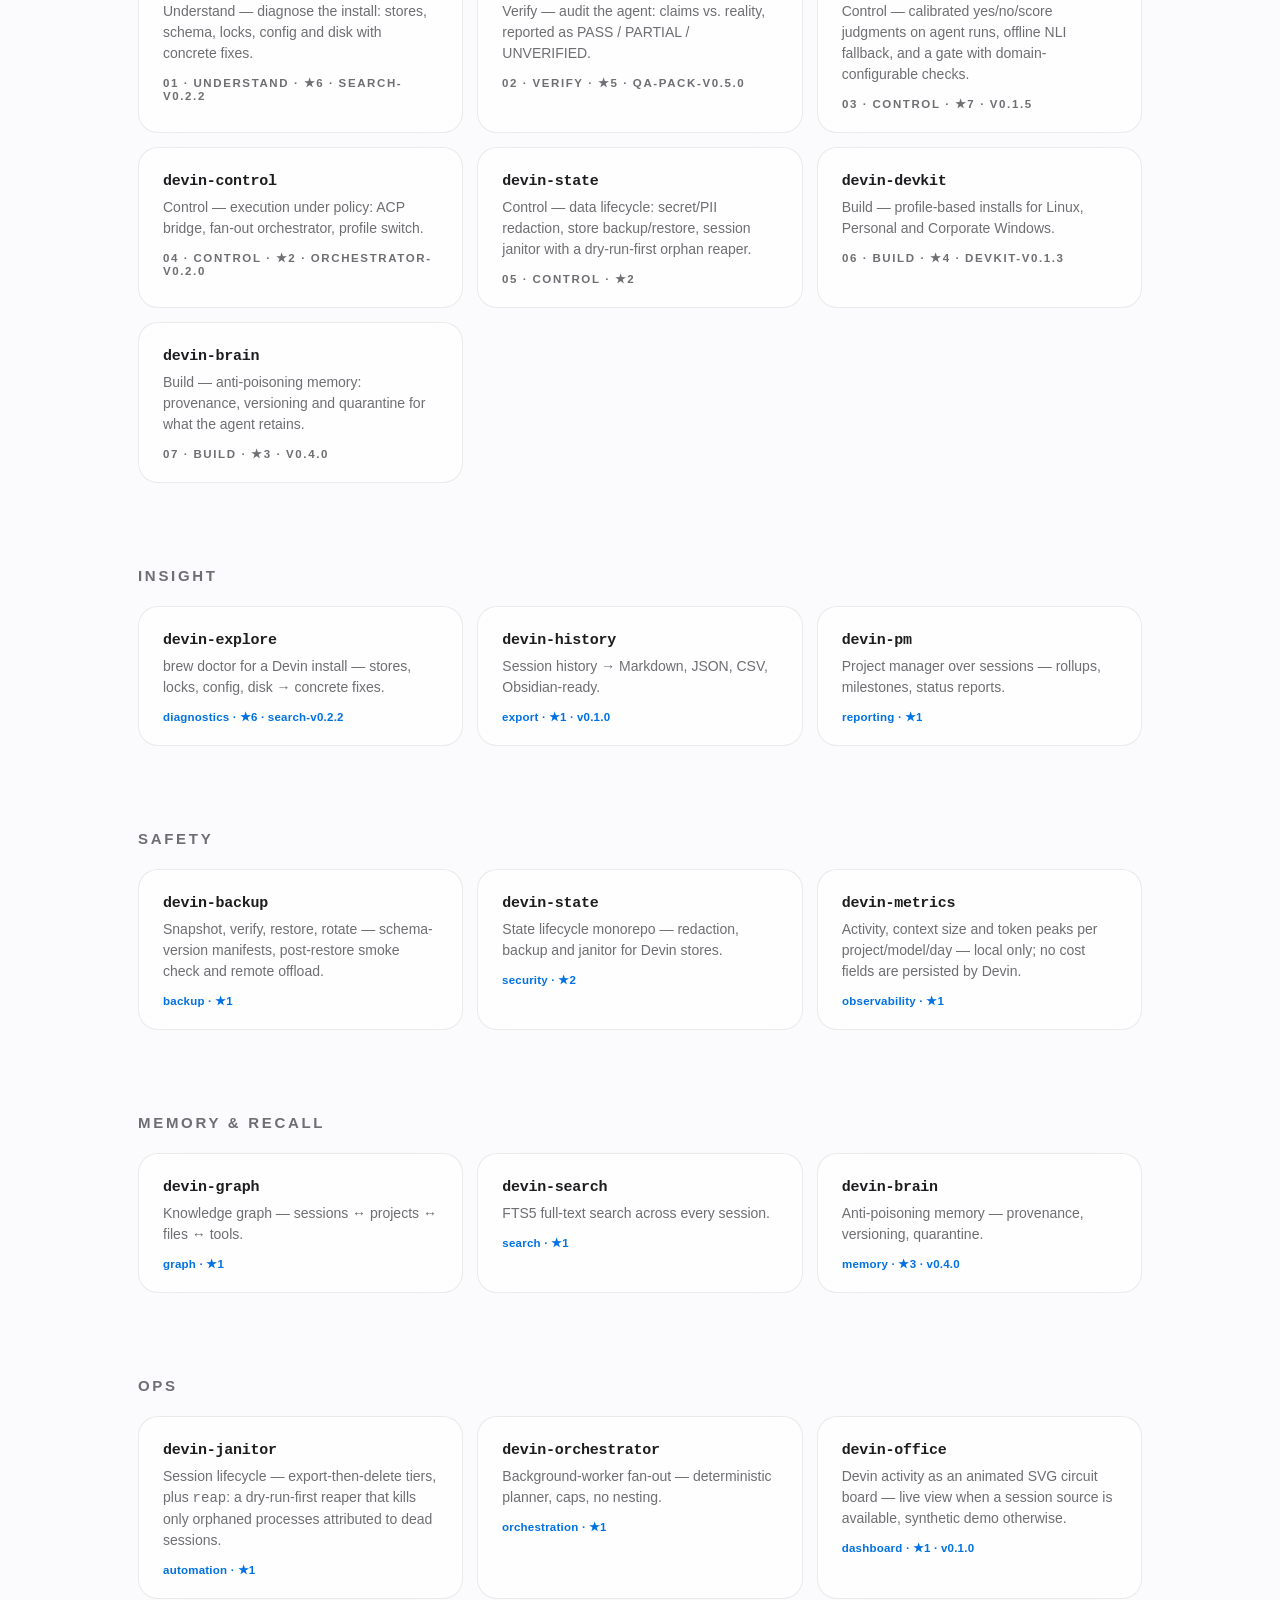
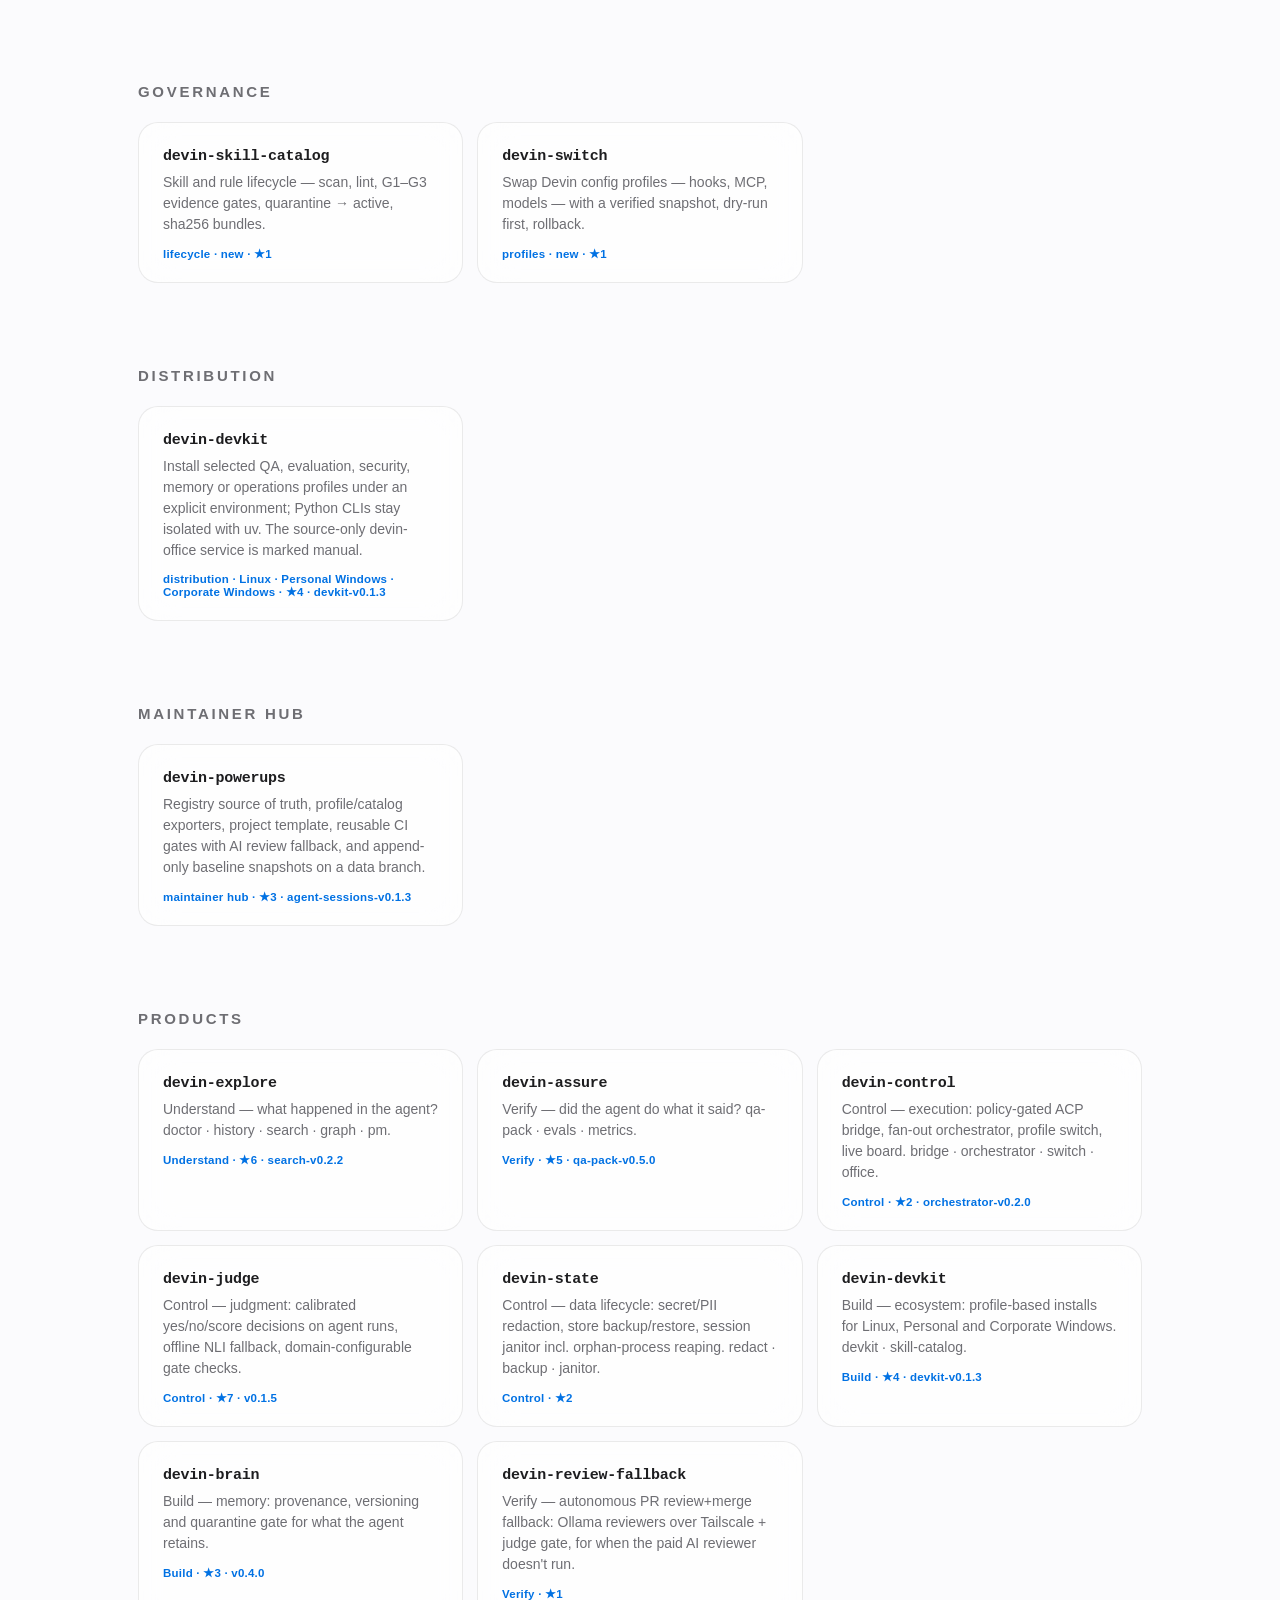
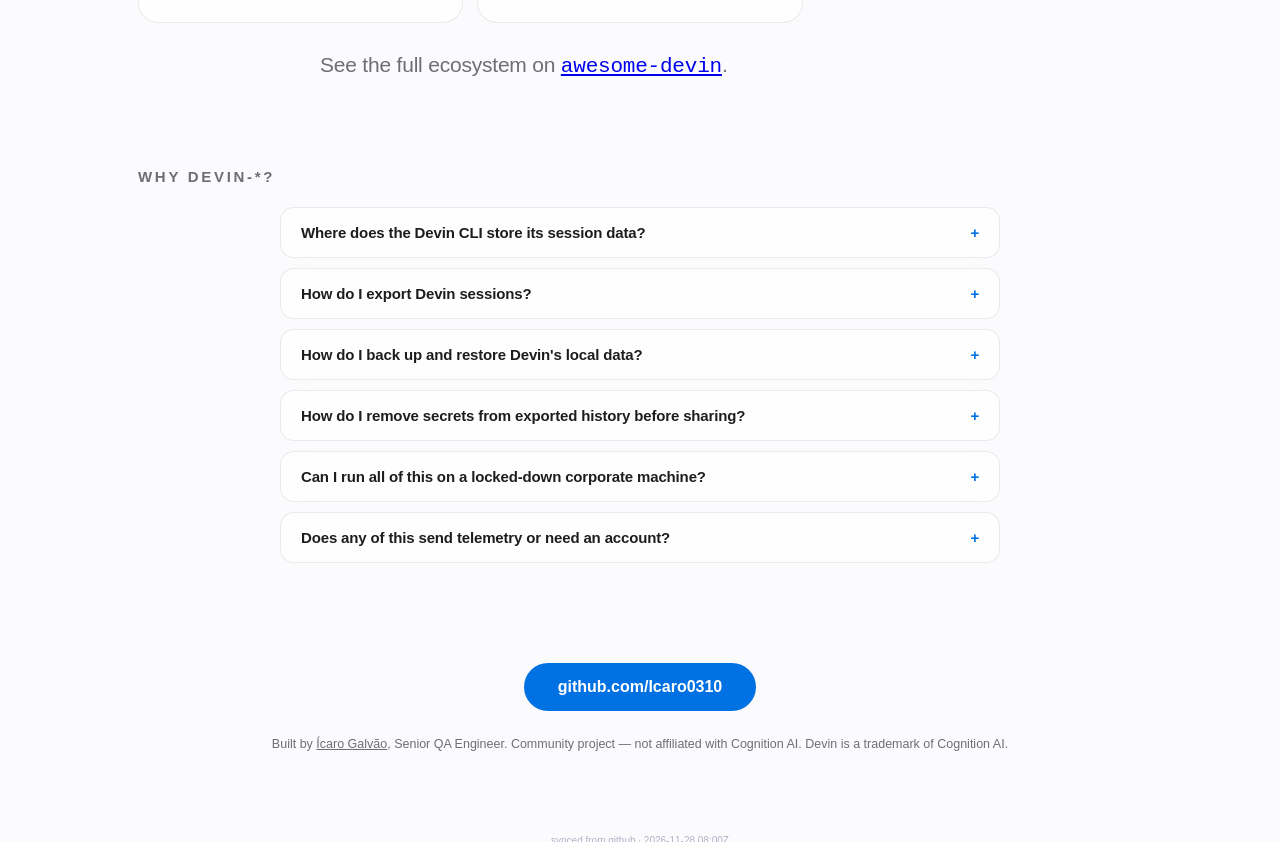
==== commit d9c4ee81: "sync: repo stats (9 cards, +0 new) · 2026-11-28 08:00Z" ====
--- a/index.html
+++ b/index.html
@@ -386,6 +386,6 @@
 </footer>
 
 </div>
-<p id="sync-stamp" style="text-align:center;font-size:10px;color:var(--dim,#7d86a0);opacity:.6;margin:24px 0 8px">synced from github · 2026-11-28 07:00Z</p>
+<p id="sync-stamp" style="text-align:center;font-size:10px;color:var(--dim,#7d86a0);opacity:.6;margin:24px 0 8px">synced from github · 2026-11-28 08:00Z</p>
 </body>
 </html>
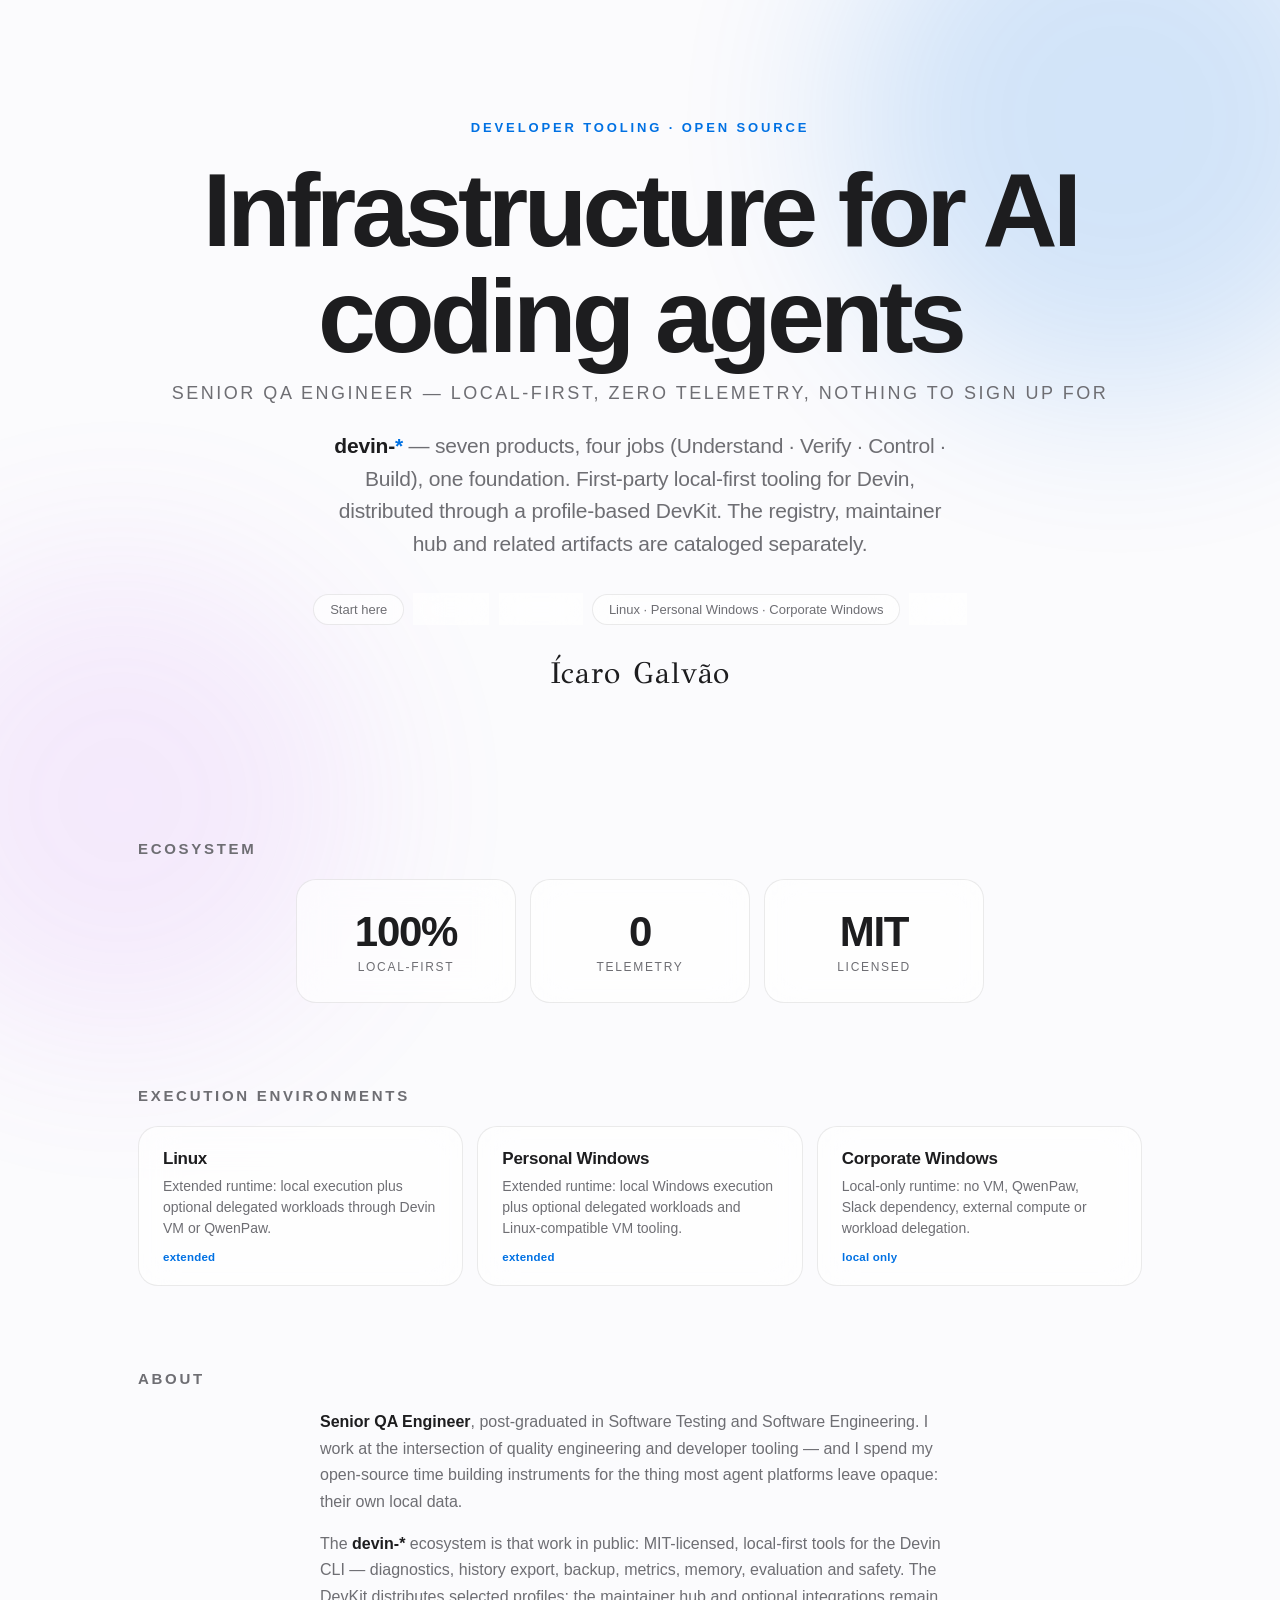
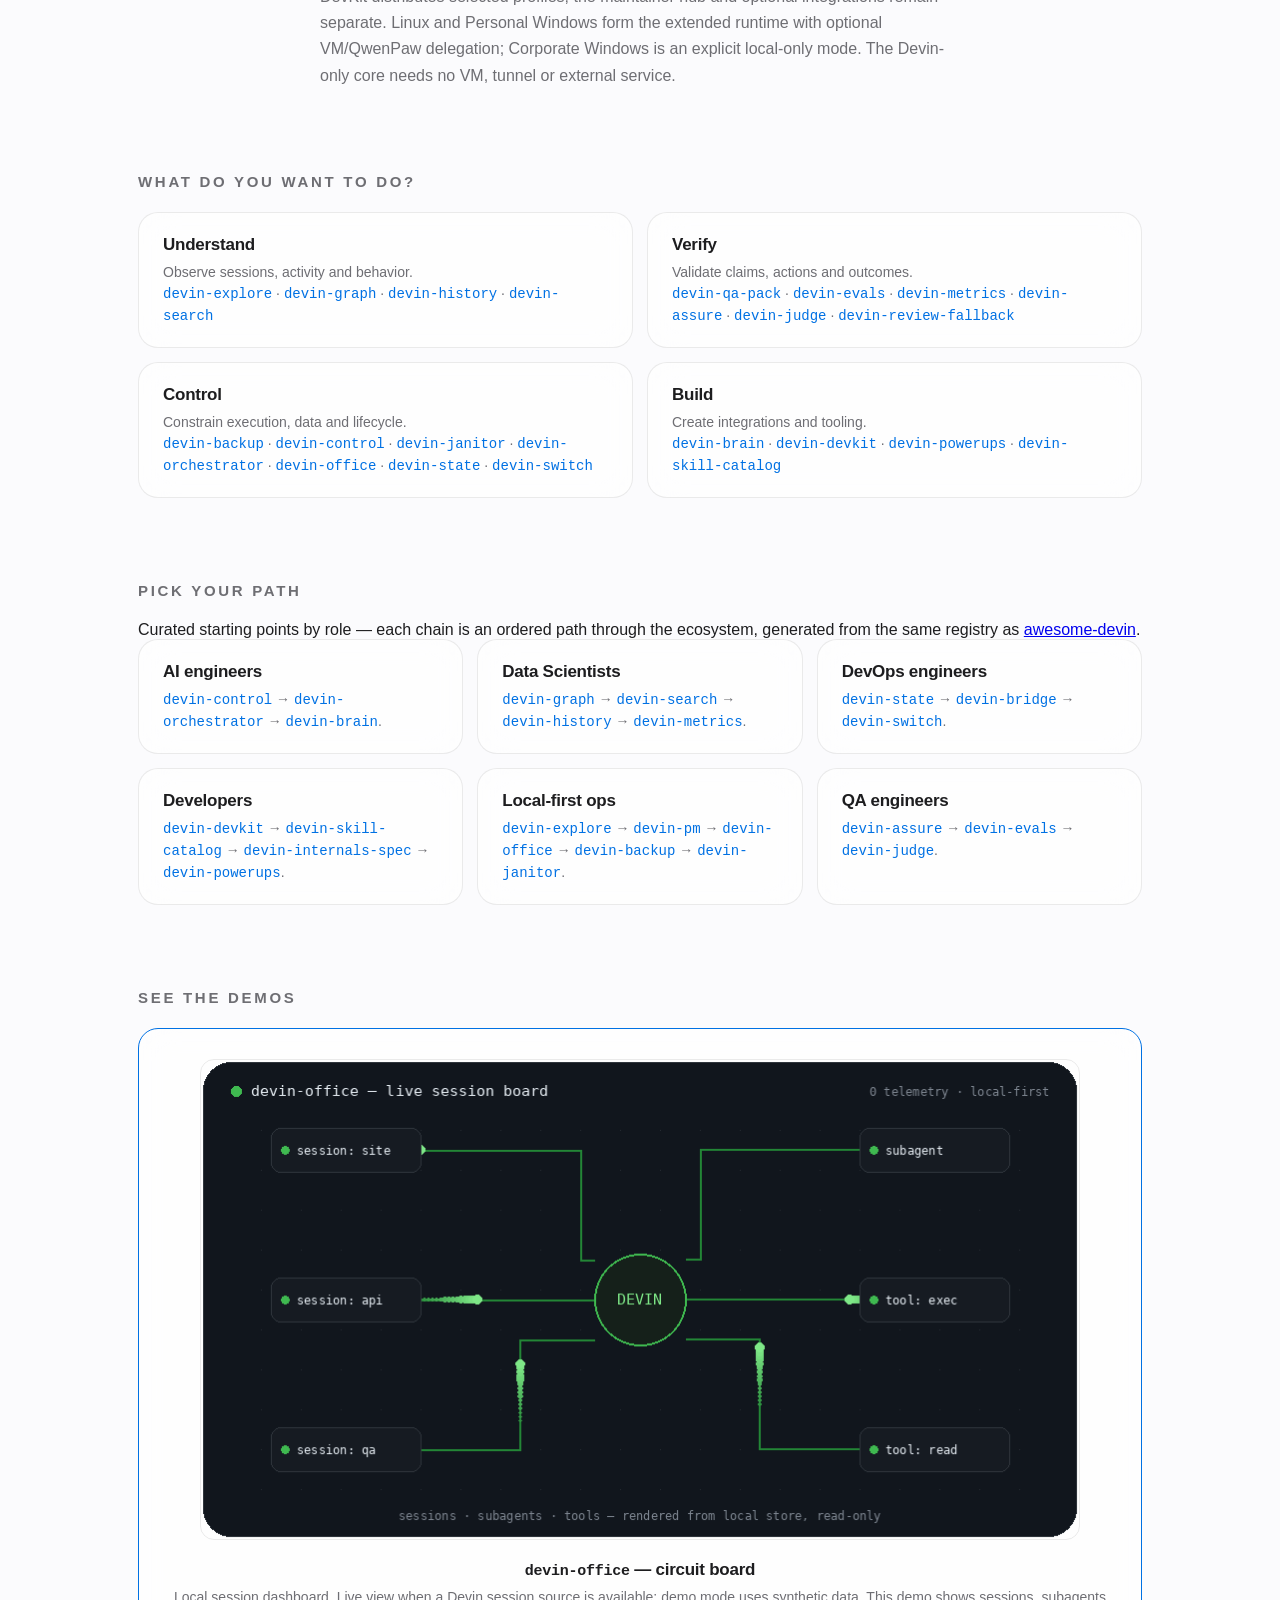
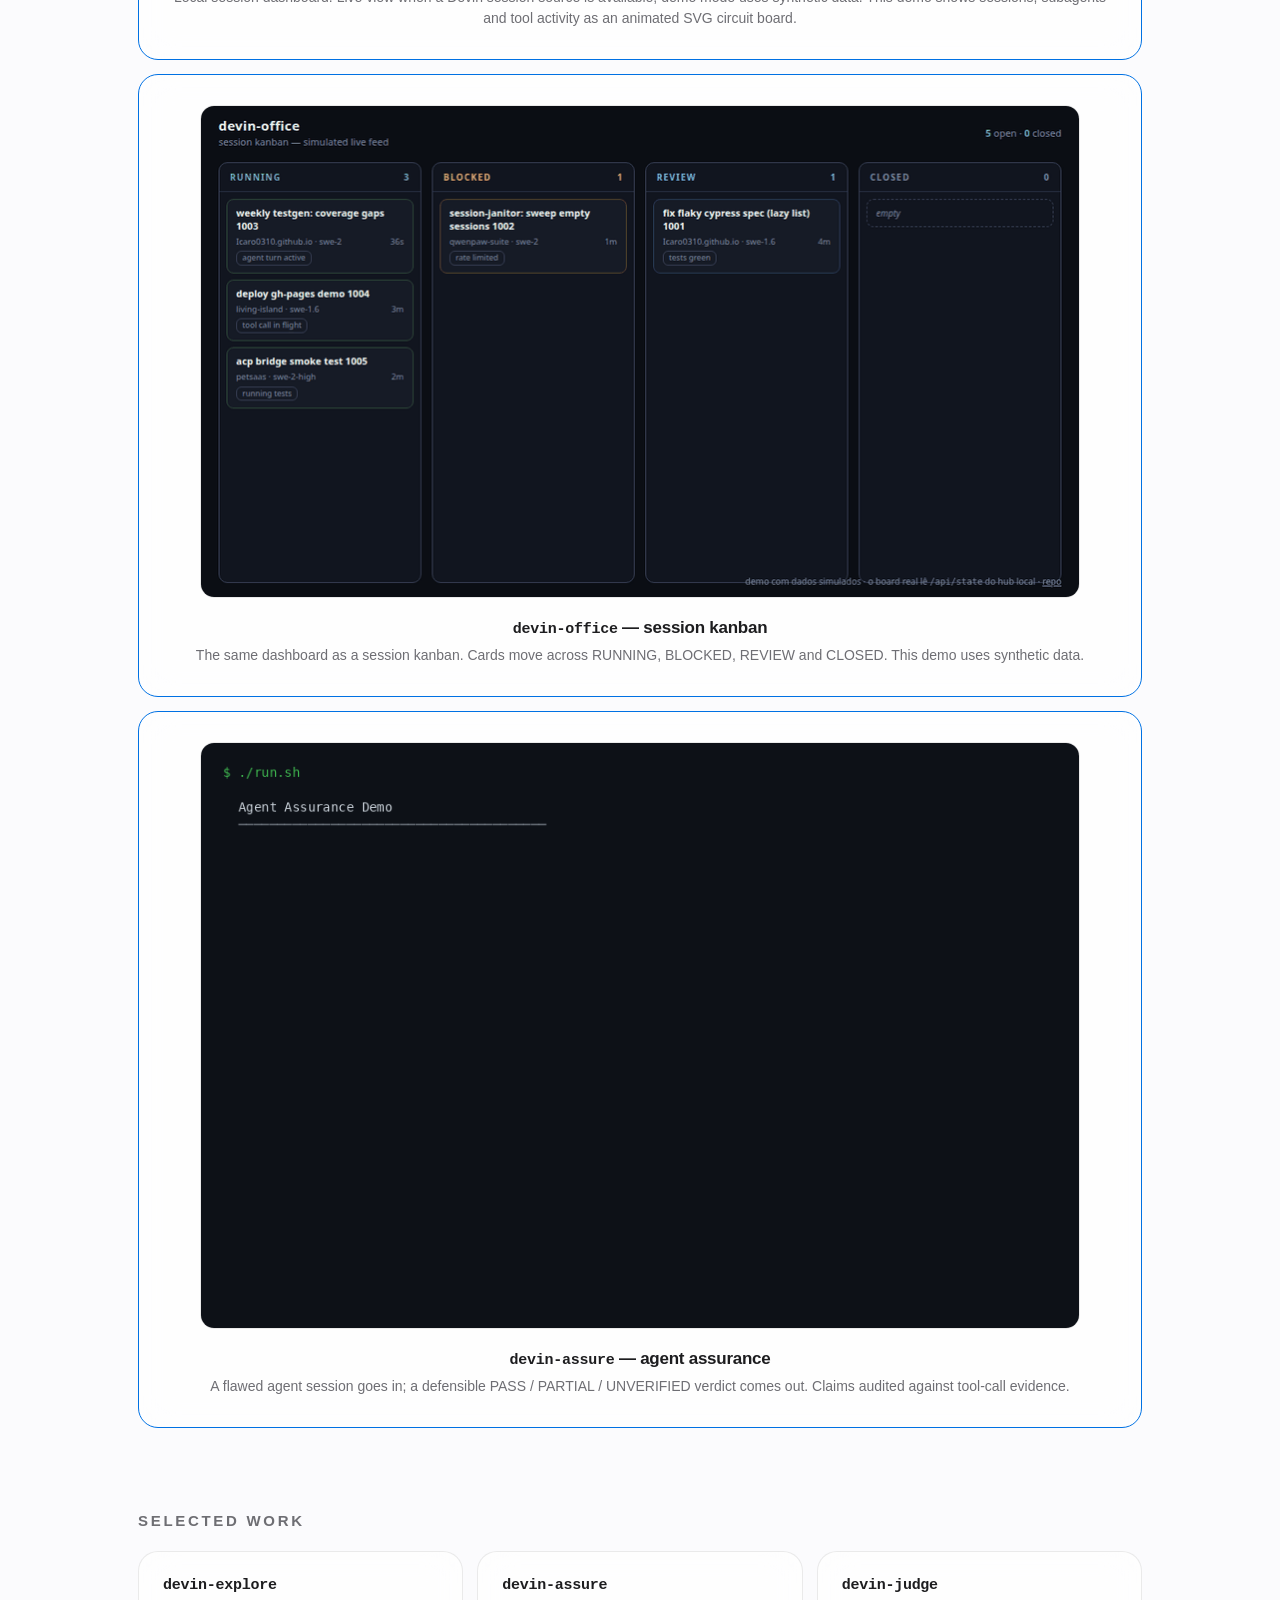
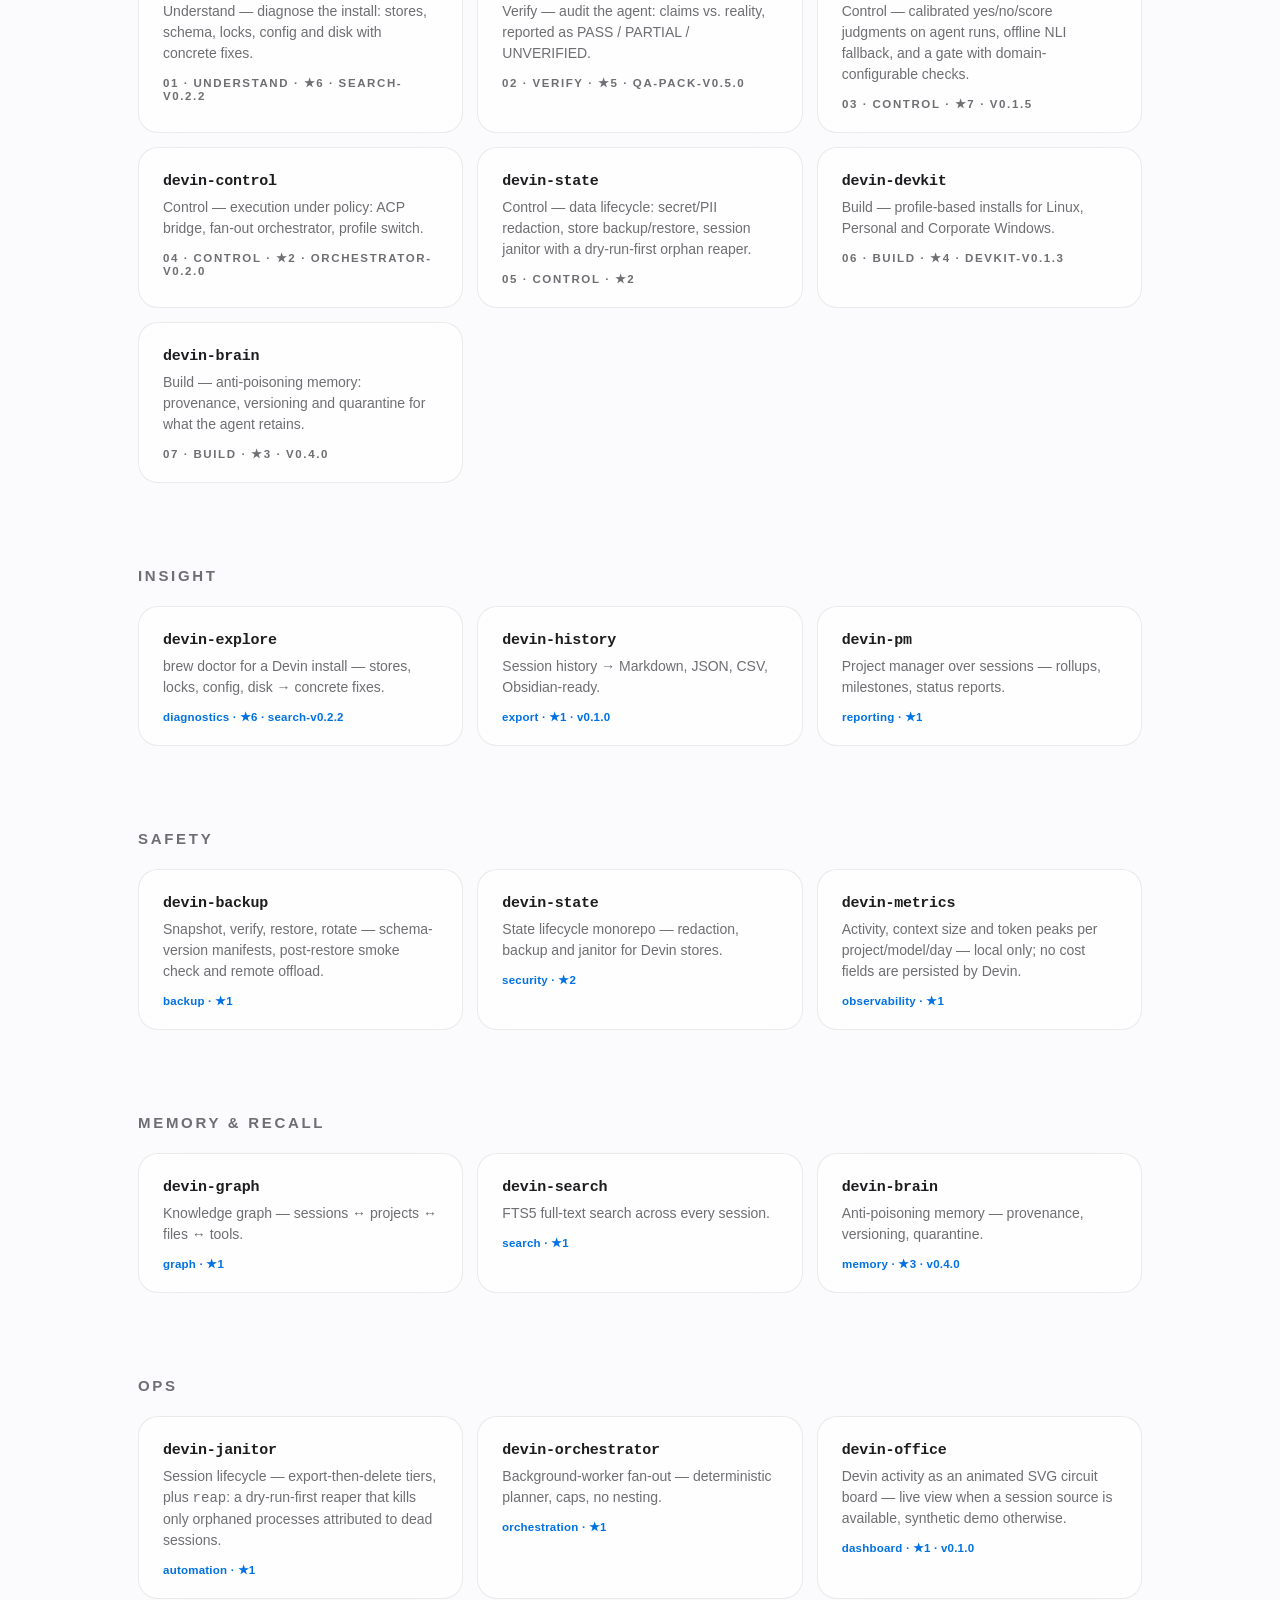
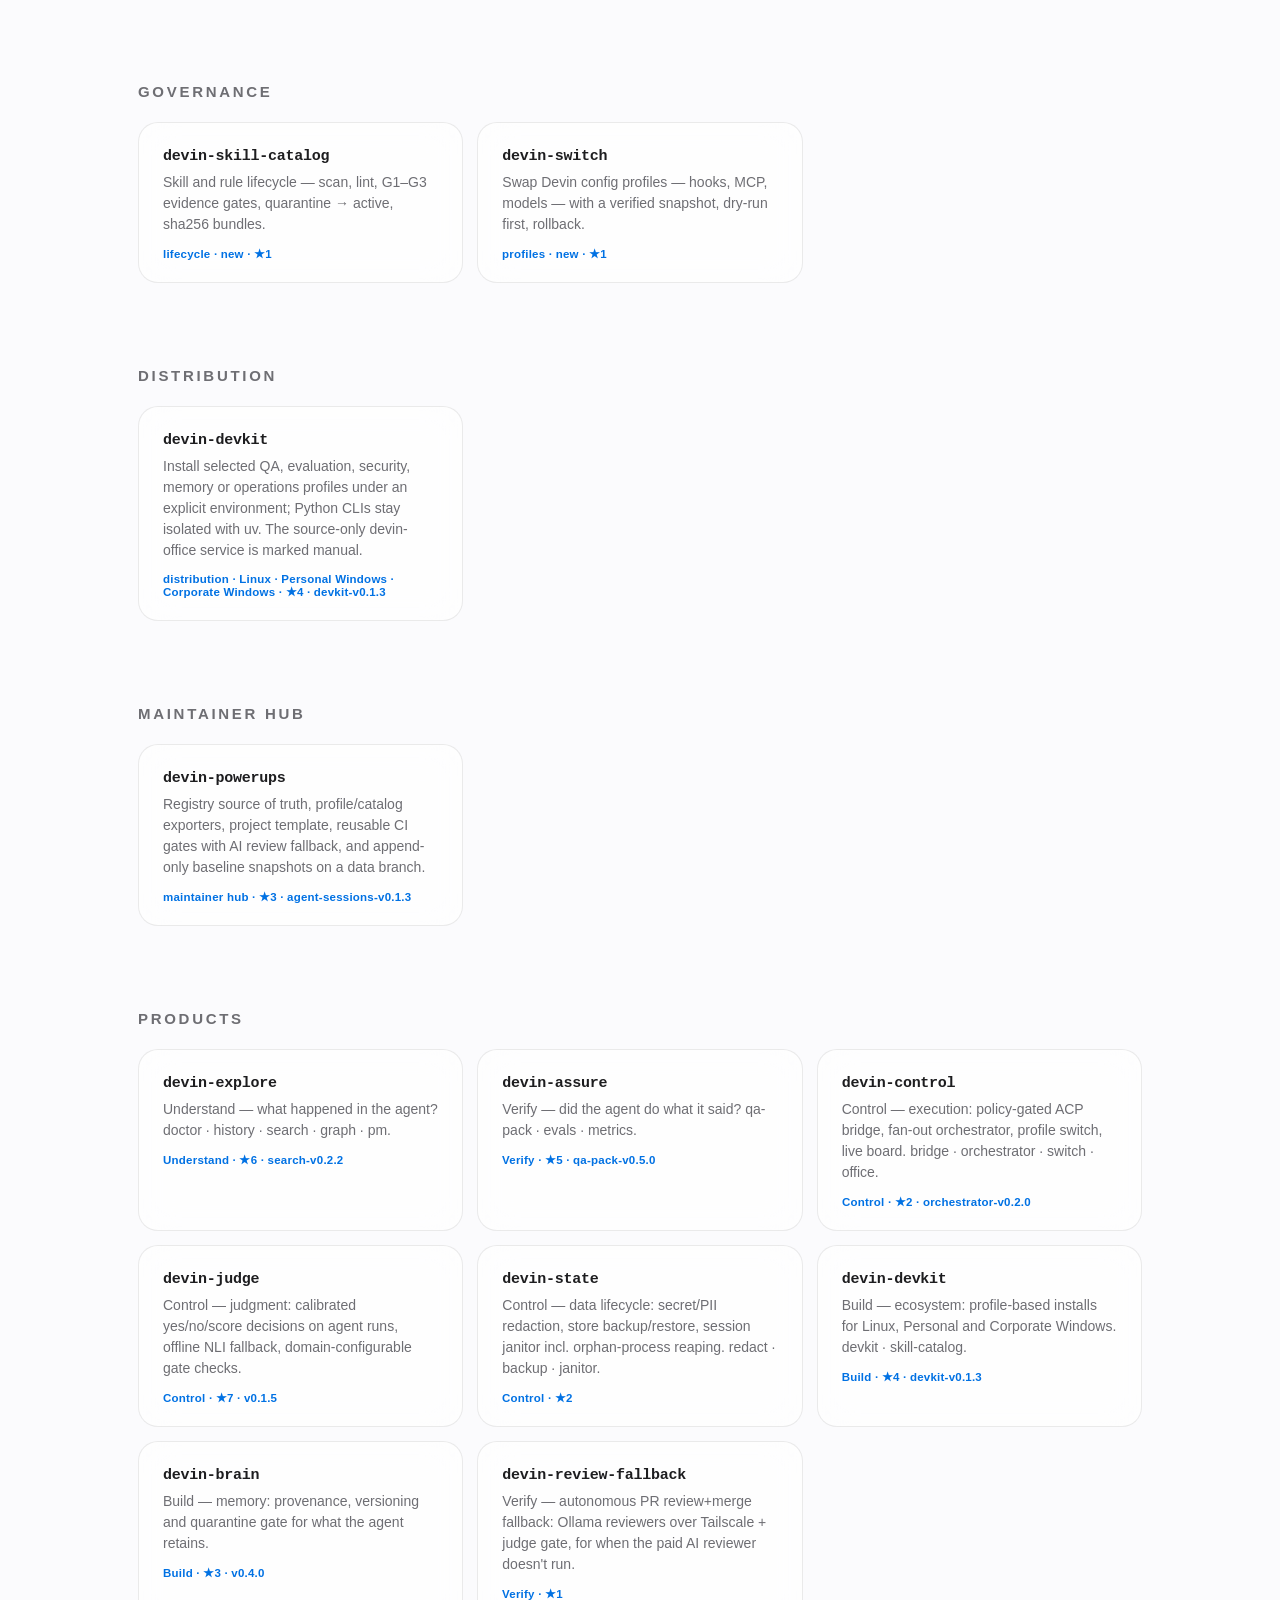
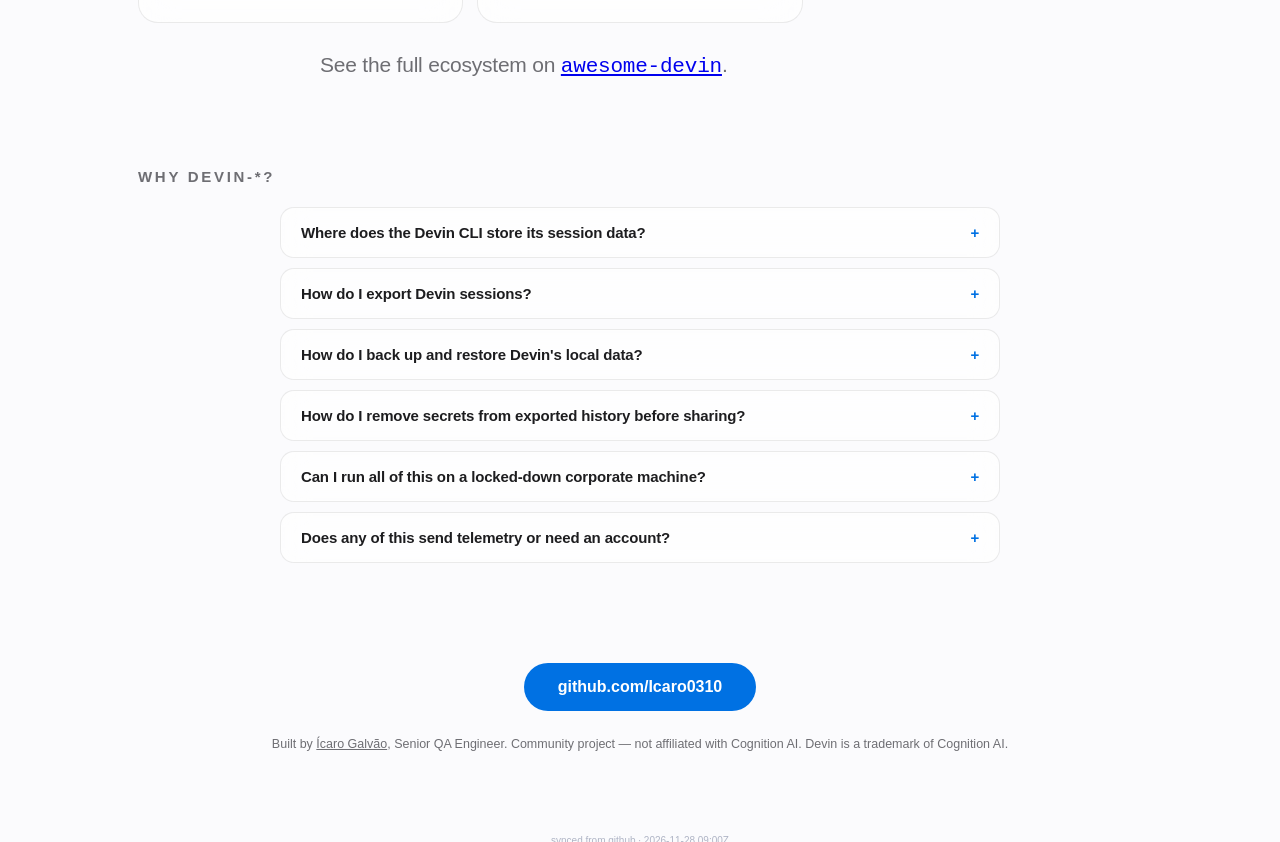
==== commit 650512a1: "sync: repo stats (9 cards, +0 new) · 2026-11-28 09:00Z" ====
--- a/index.html
+++ b/index.html
@@ -386,6 +386,6 @@
 </footer>
 
 </div>
-<p id="sync-stamp" style="text-align:center;font-size:10px;color:var(--dim,#7d86a0);opacity:.6;margin:24px 0 8px">synced from github · 2026-11-28 08:00Z</p>
+<p id="sync-stamp" style="text-align:center;font-size:10px;color:var(--dim,#7d86a0);opacity:.6;margin:24px 0 8px">synced from github · 2026-11-28 09:00Z</p>
 </body>
 </html>
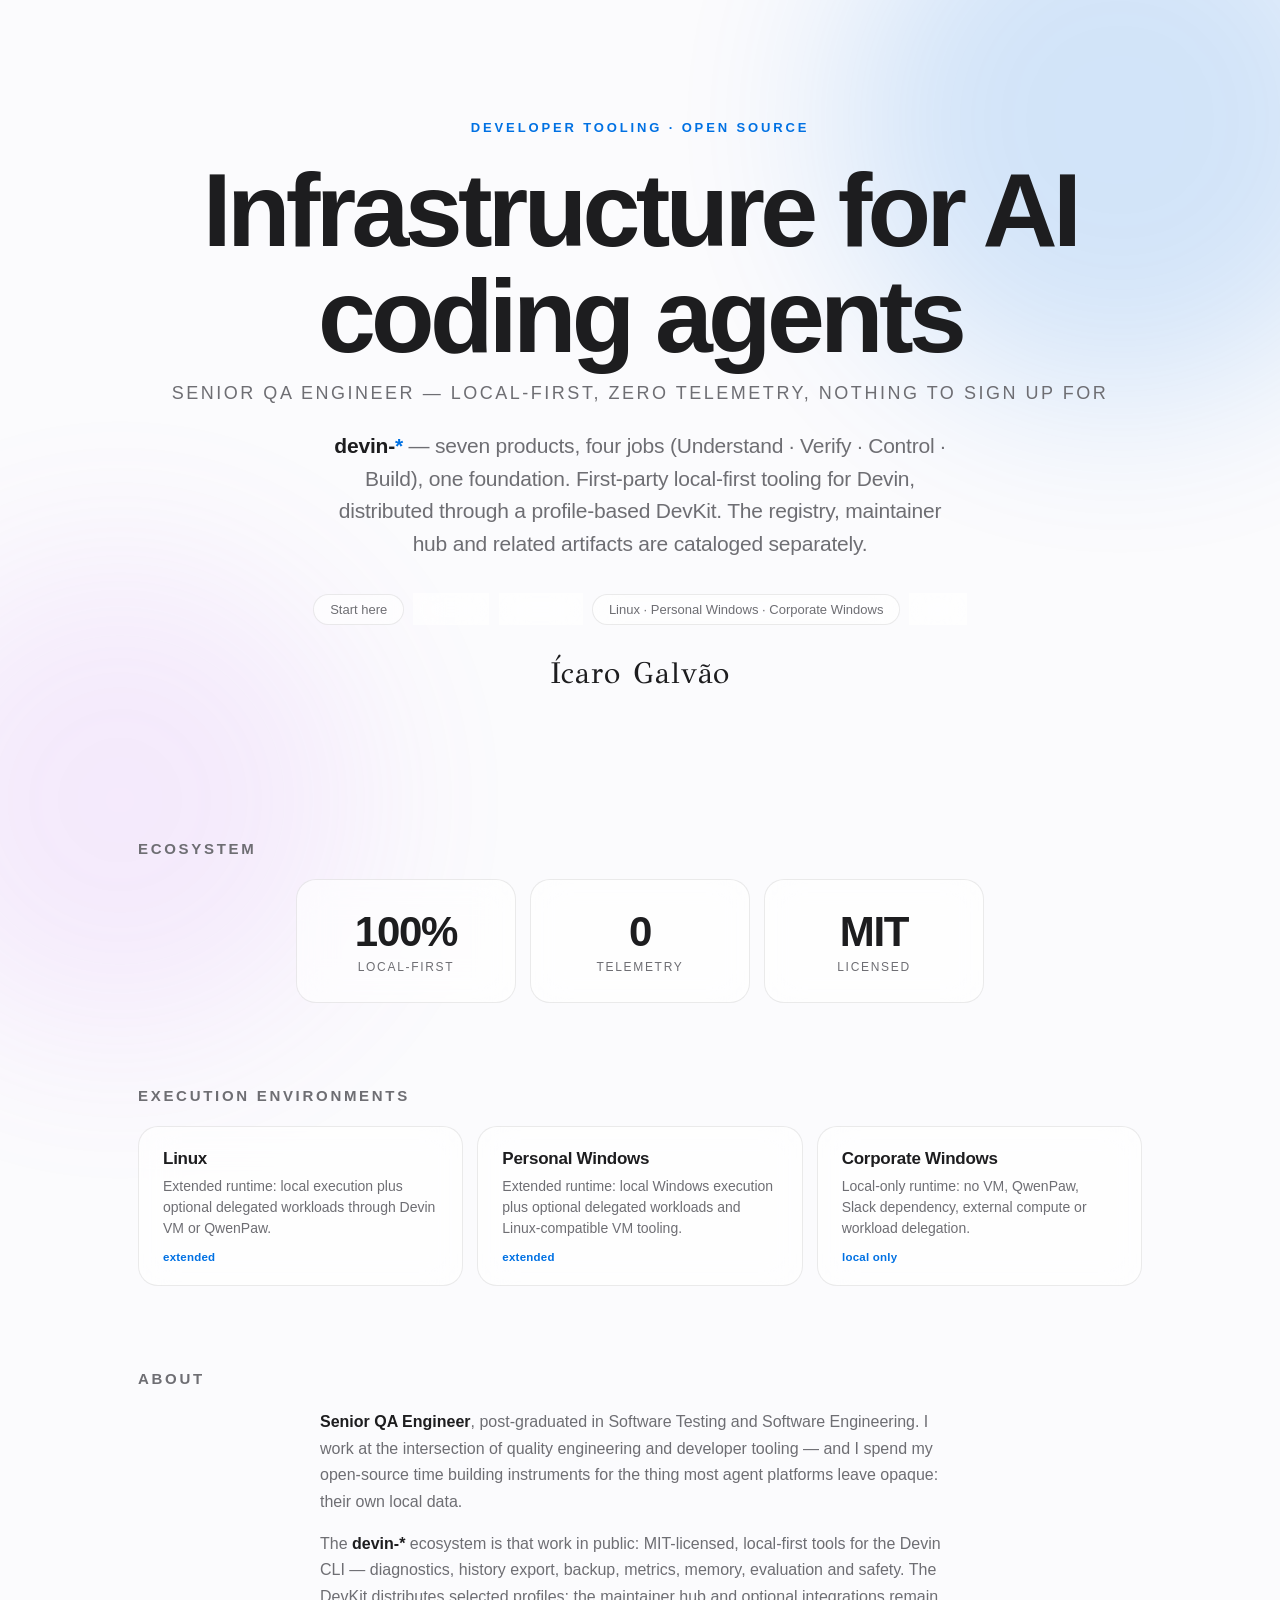
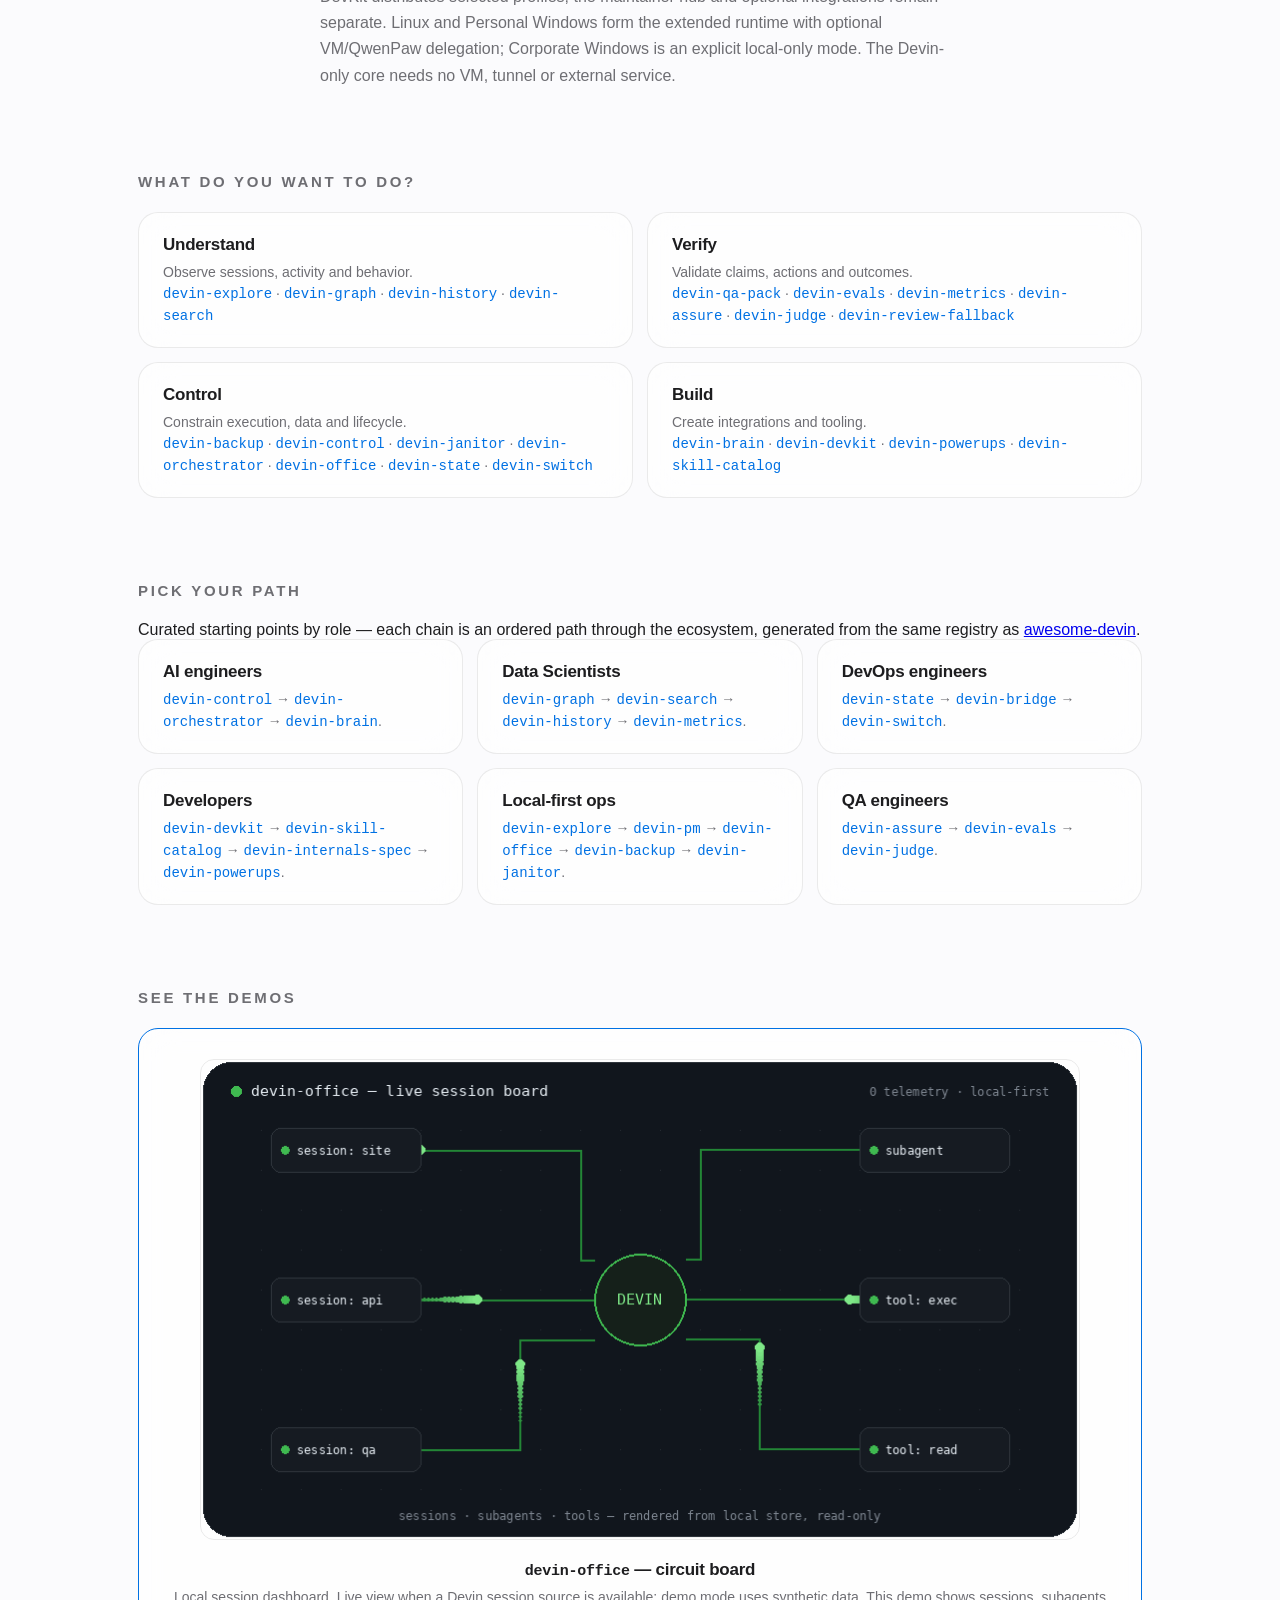
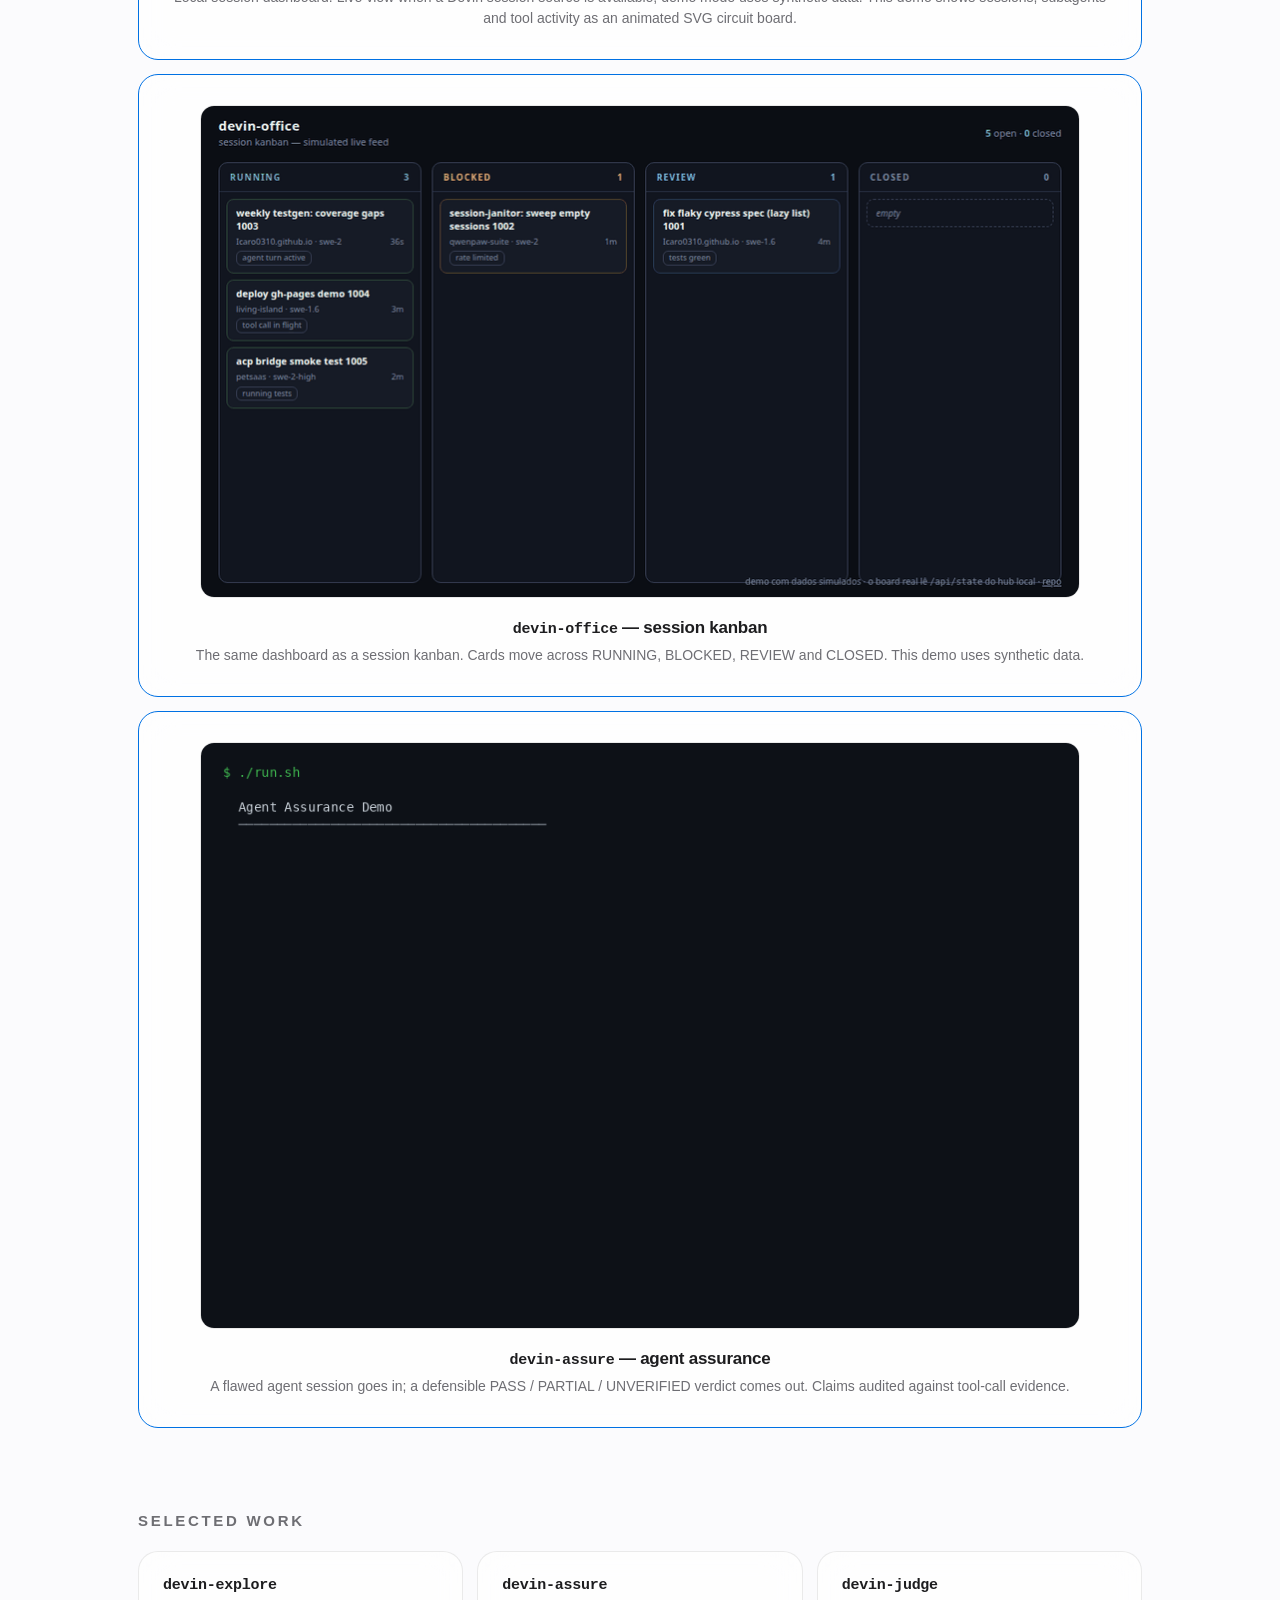
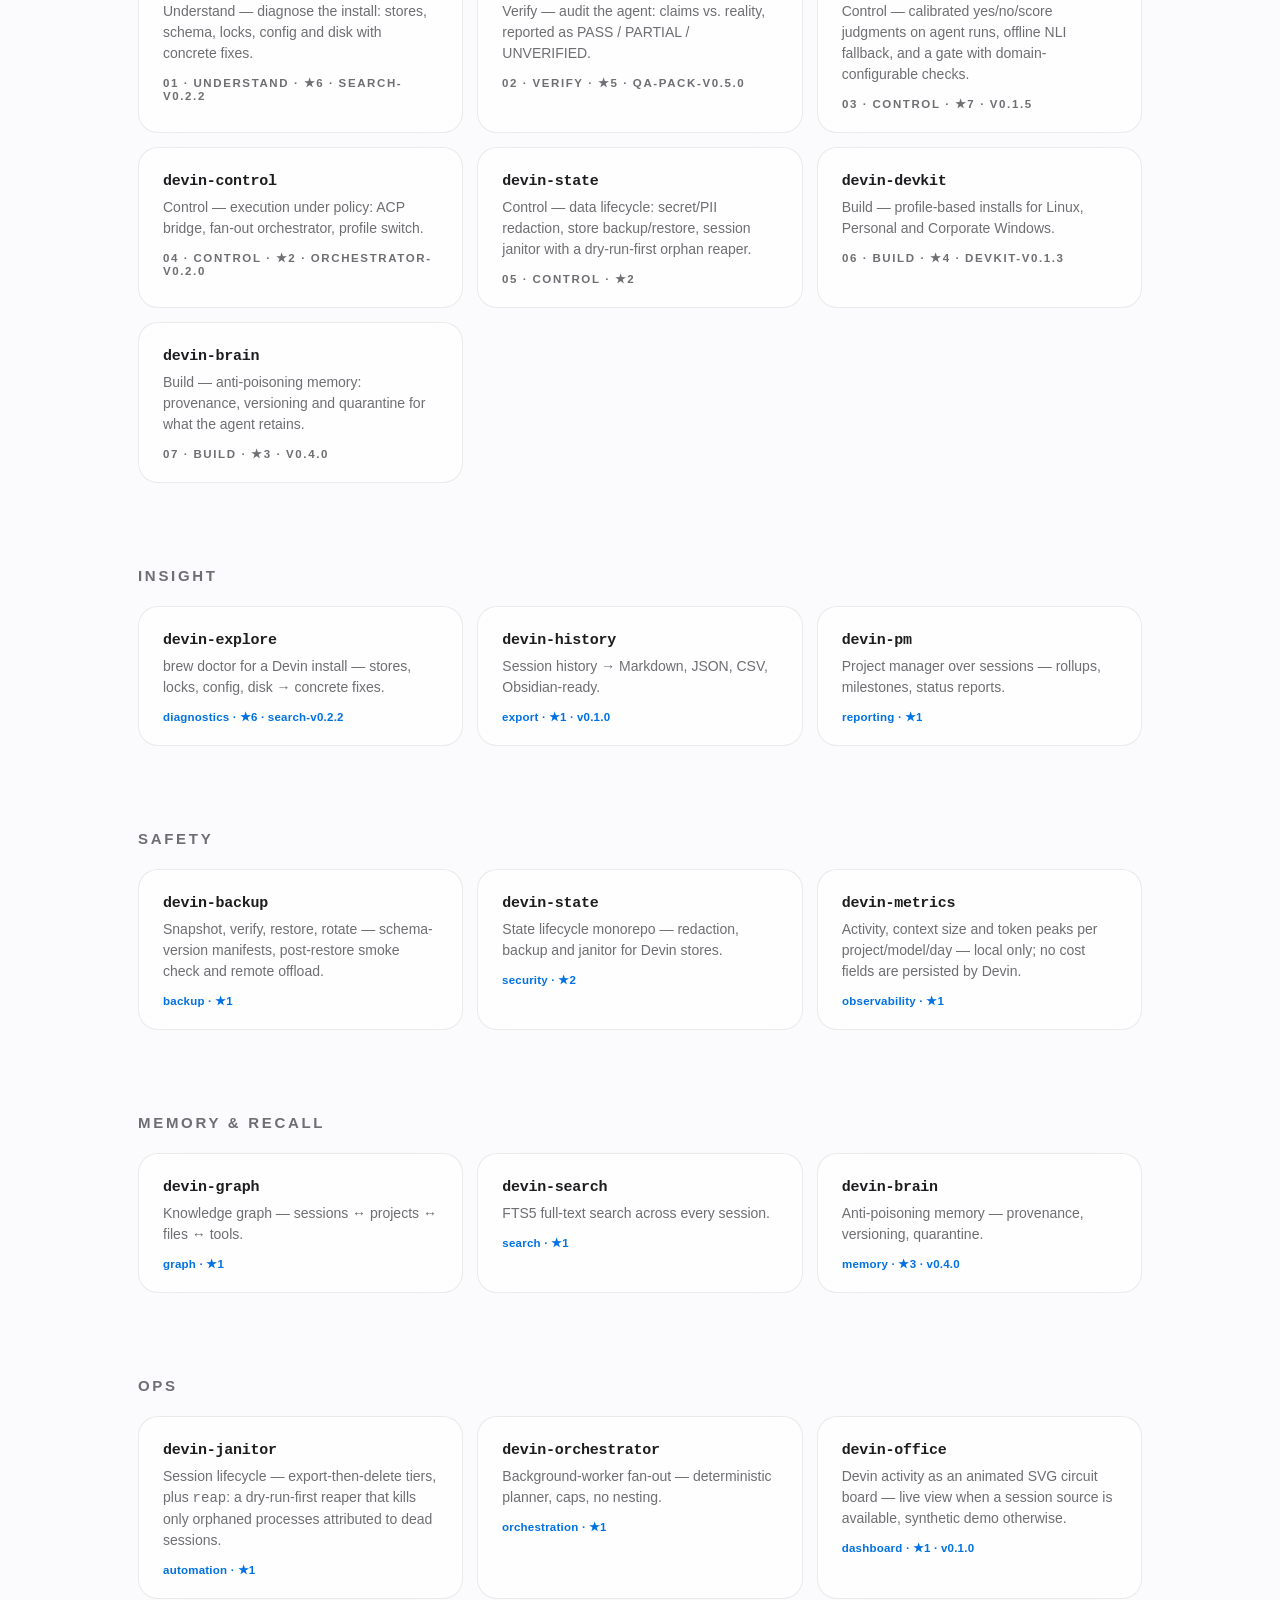
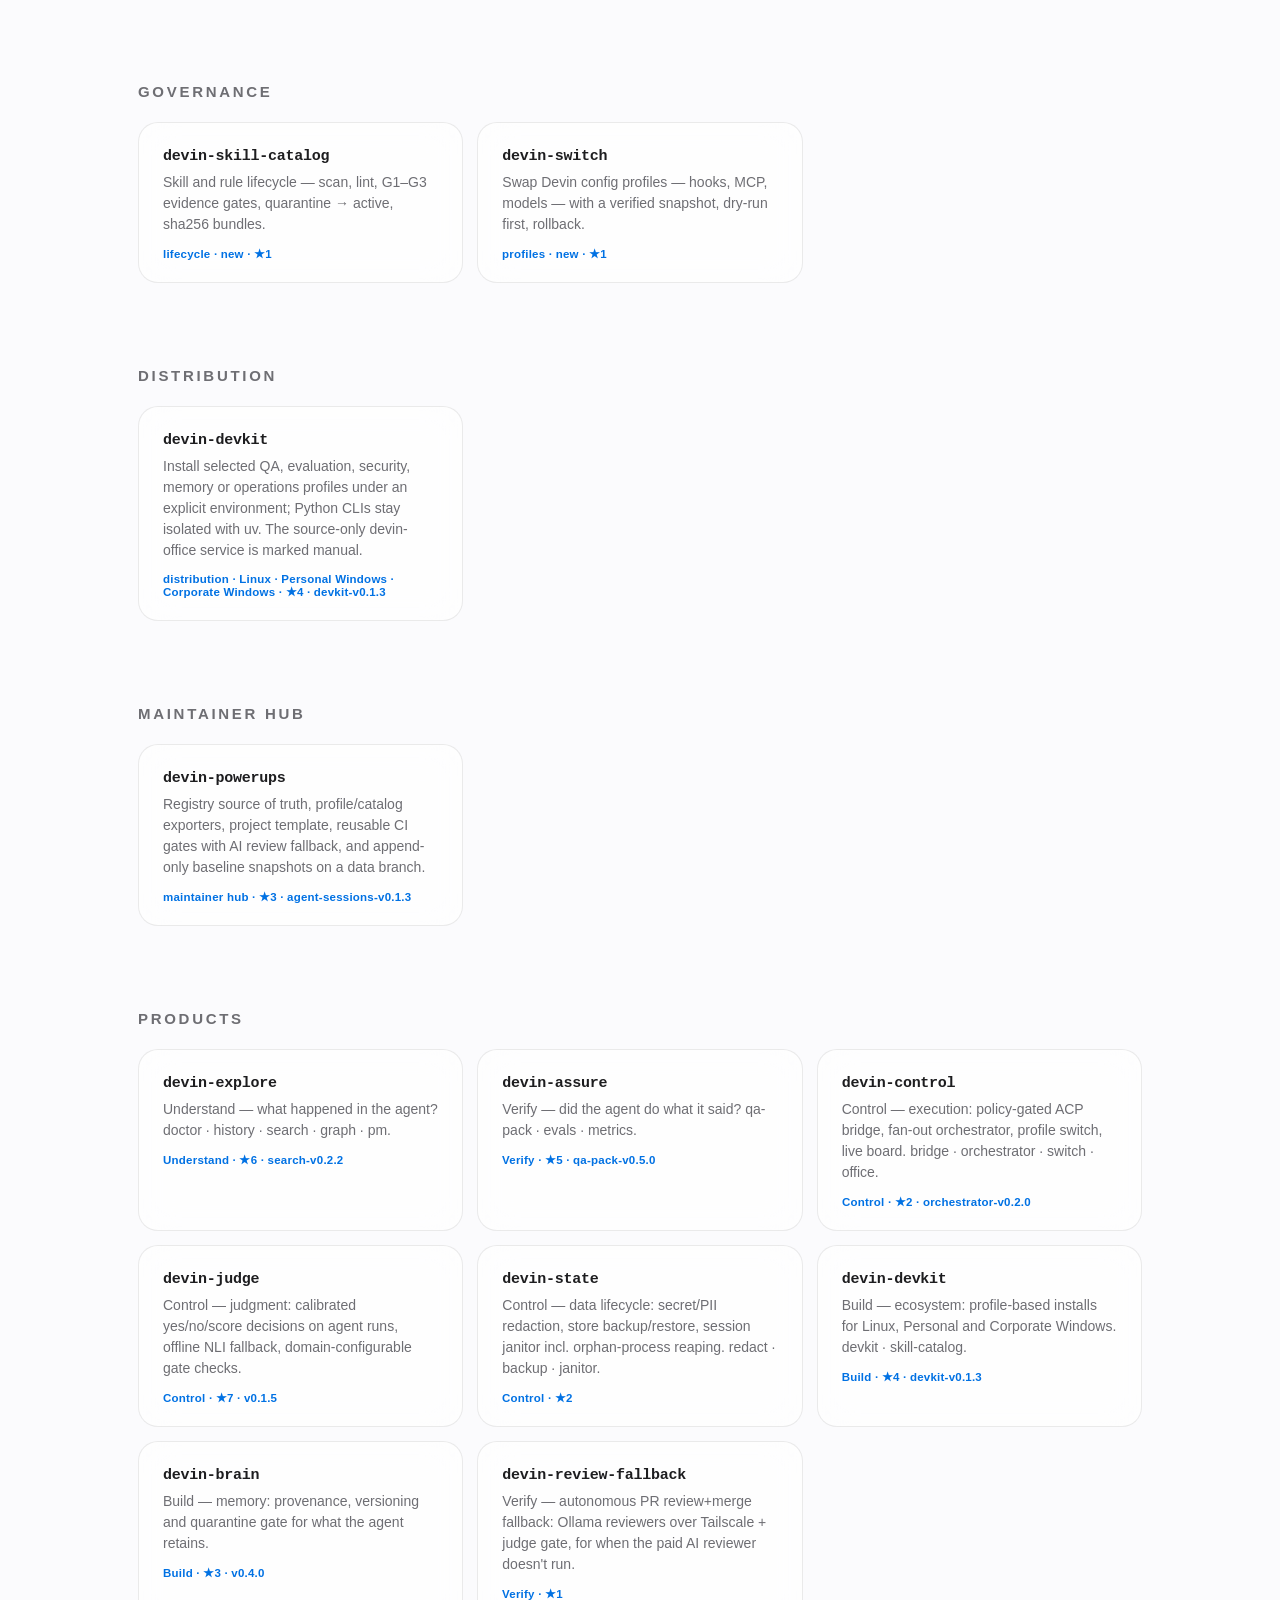
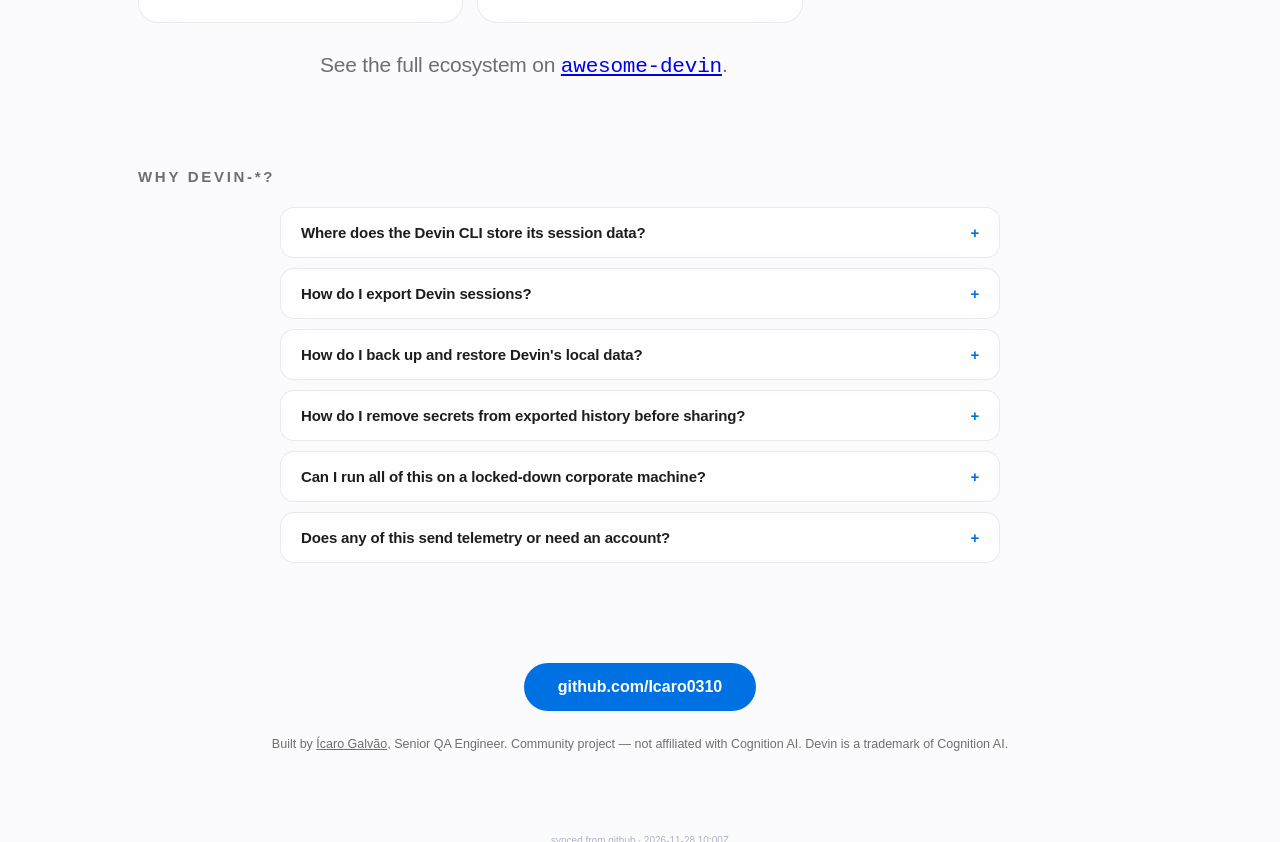
==== commit c9cbcfe9: "sync: repo stats (9 cards, +0 new) · 2026-11-28 10:00Z" ====
--- a/index.html
+++ b/index.html
@@ -386,6 +386,6 @@
 </footer>
 
 </div>
-<p id="sync-stamp" style="text-align:center;font-size:10px;color:var(--dim,#7d86a0);opacity:.6;margin:24px 0 8px">synced from github · 2026-11-28 09:00Z</p>
+<p id="sync-stamp" style="text-align:center;font-size:10px;color:var(--dim,#7d86a0);opacity:.6;margin:24px 0 8px">synced from github · 2026-11-28 10:00Z</p>
 </body>
 </html>
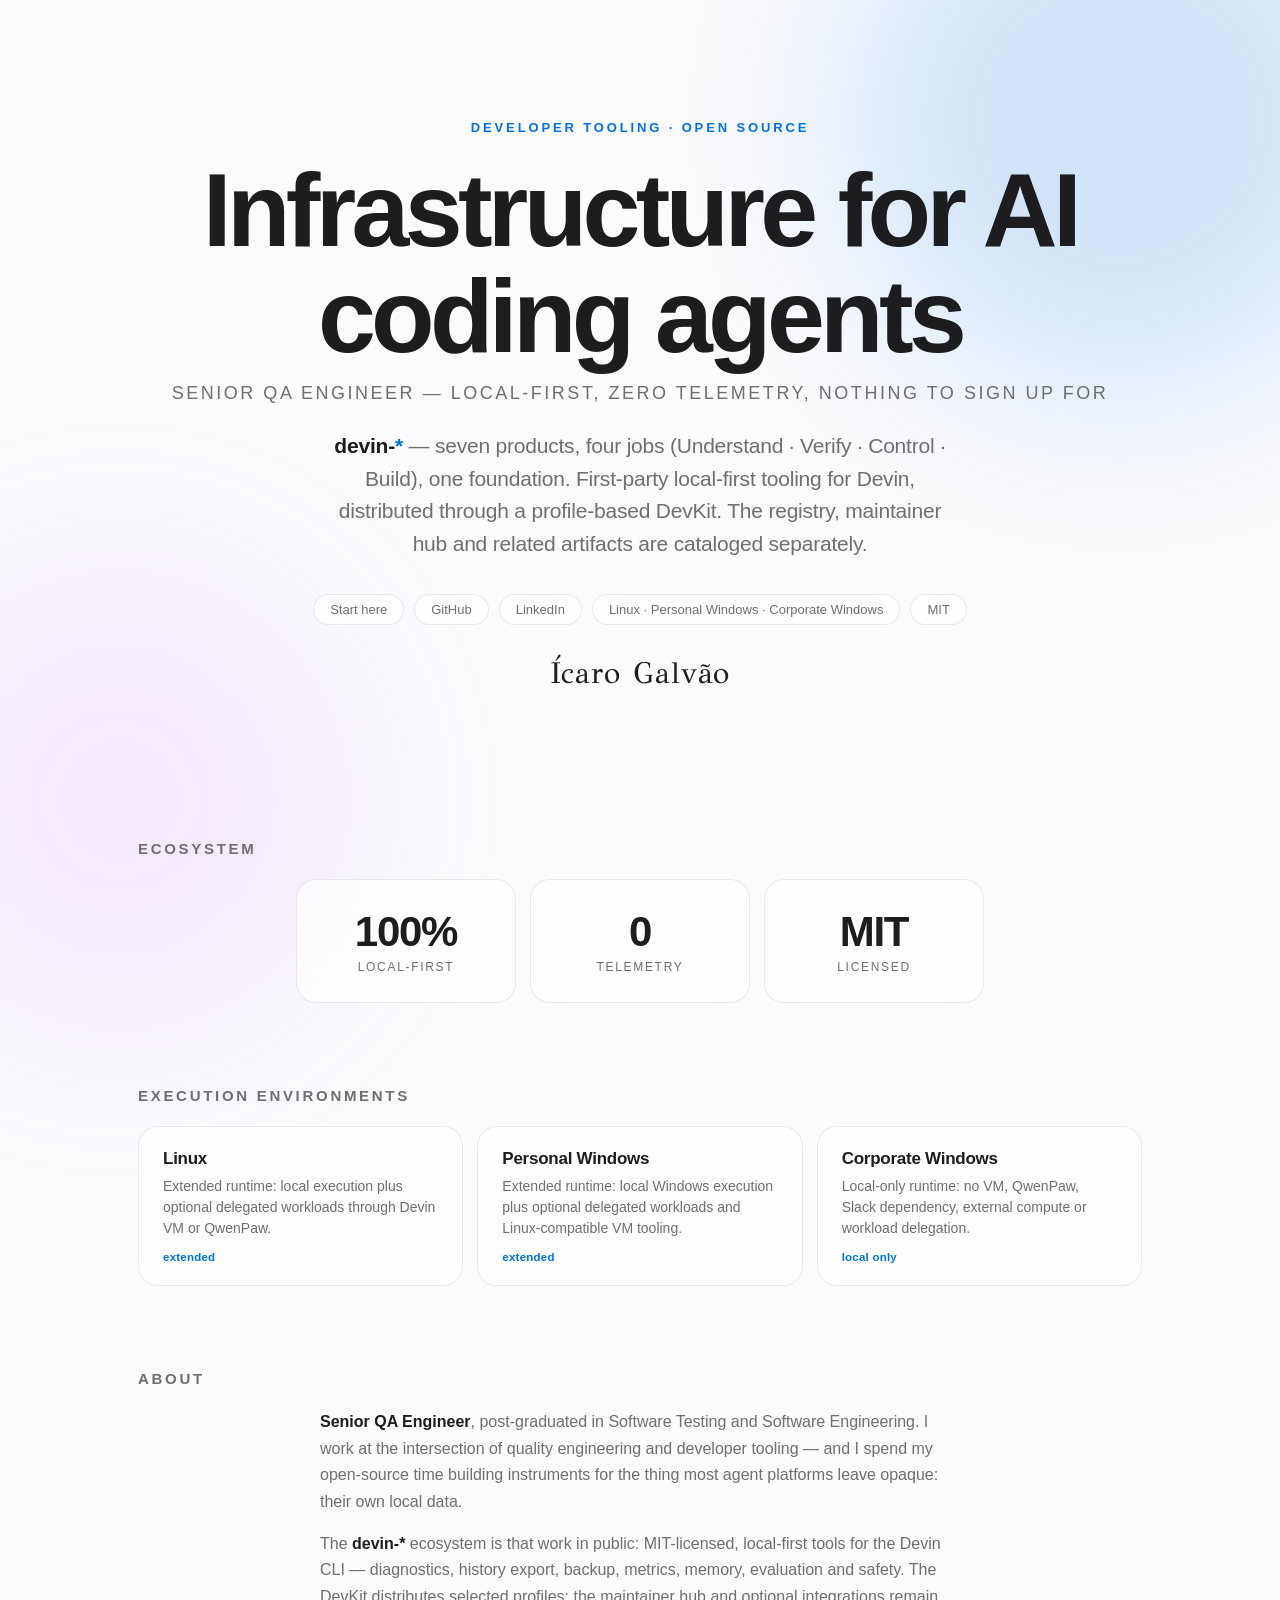
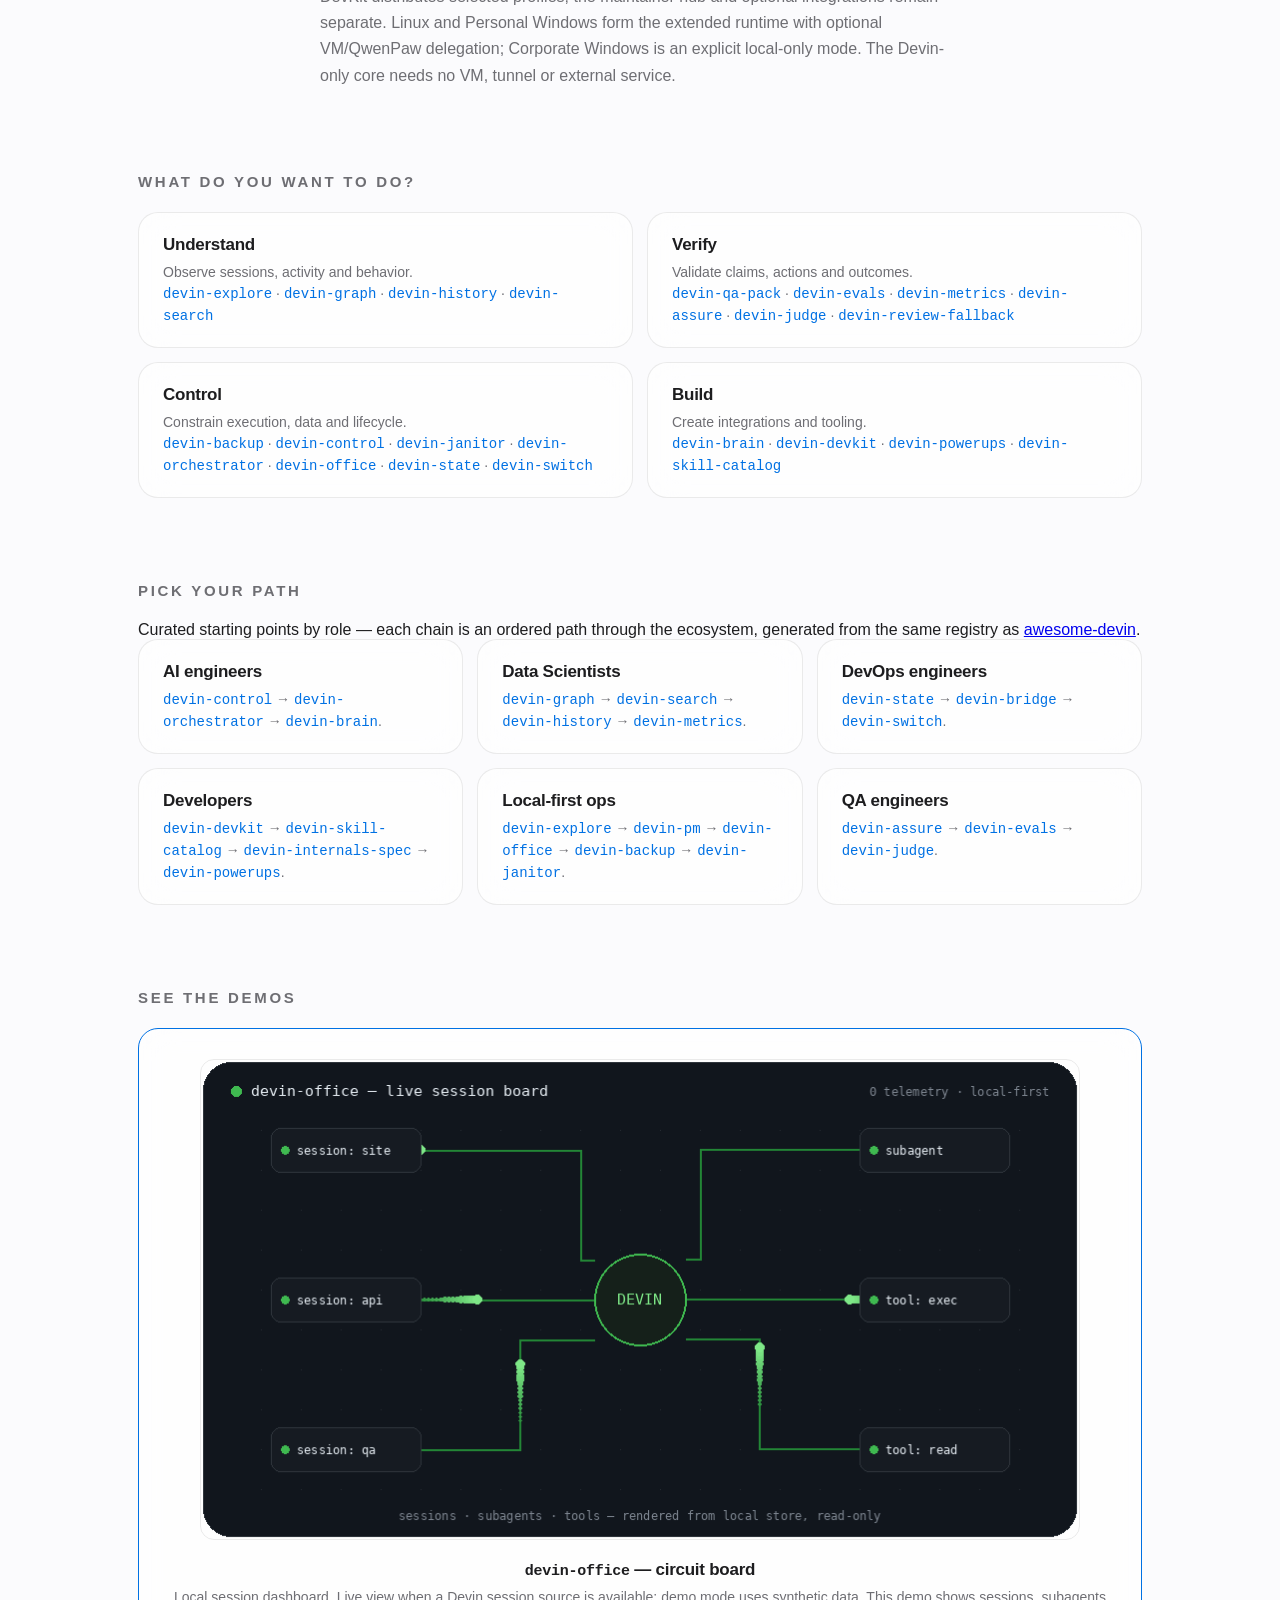
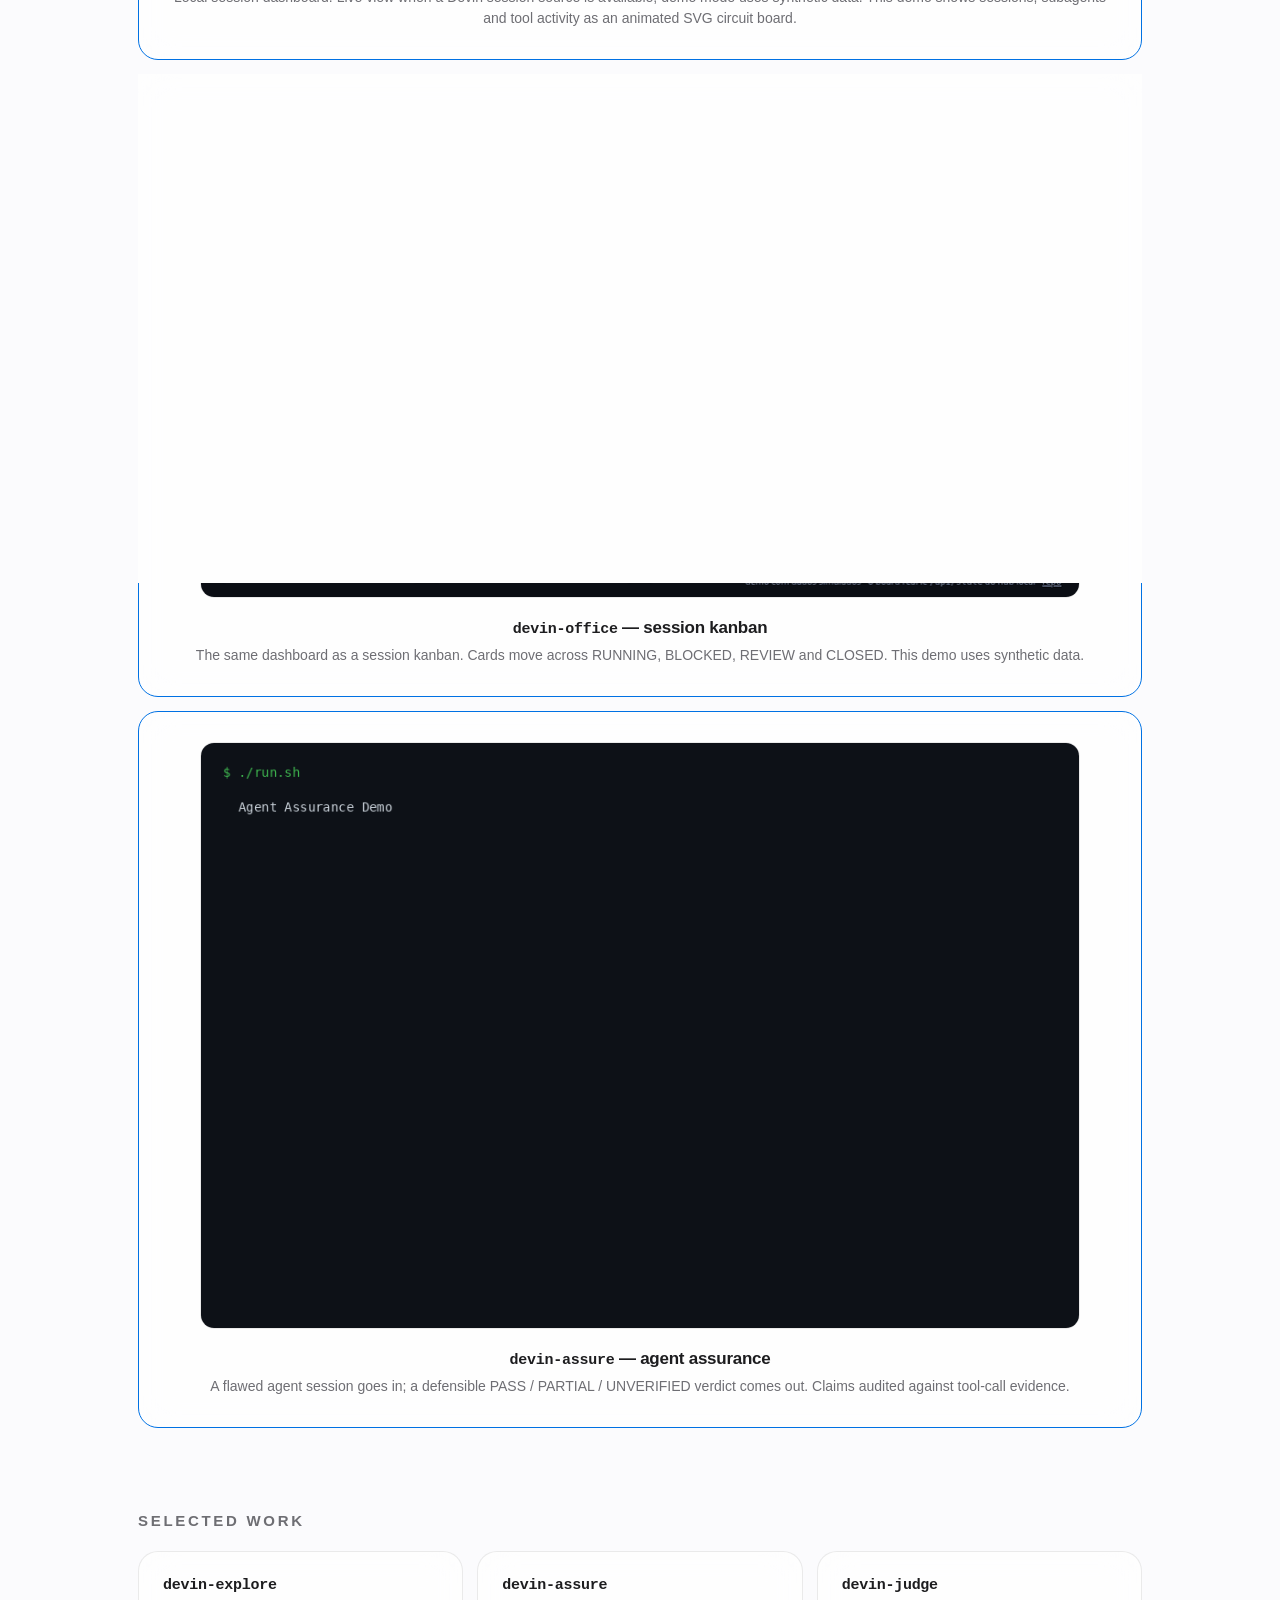
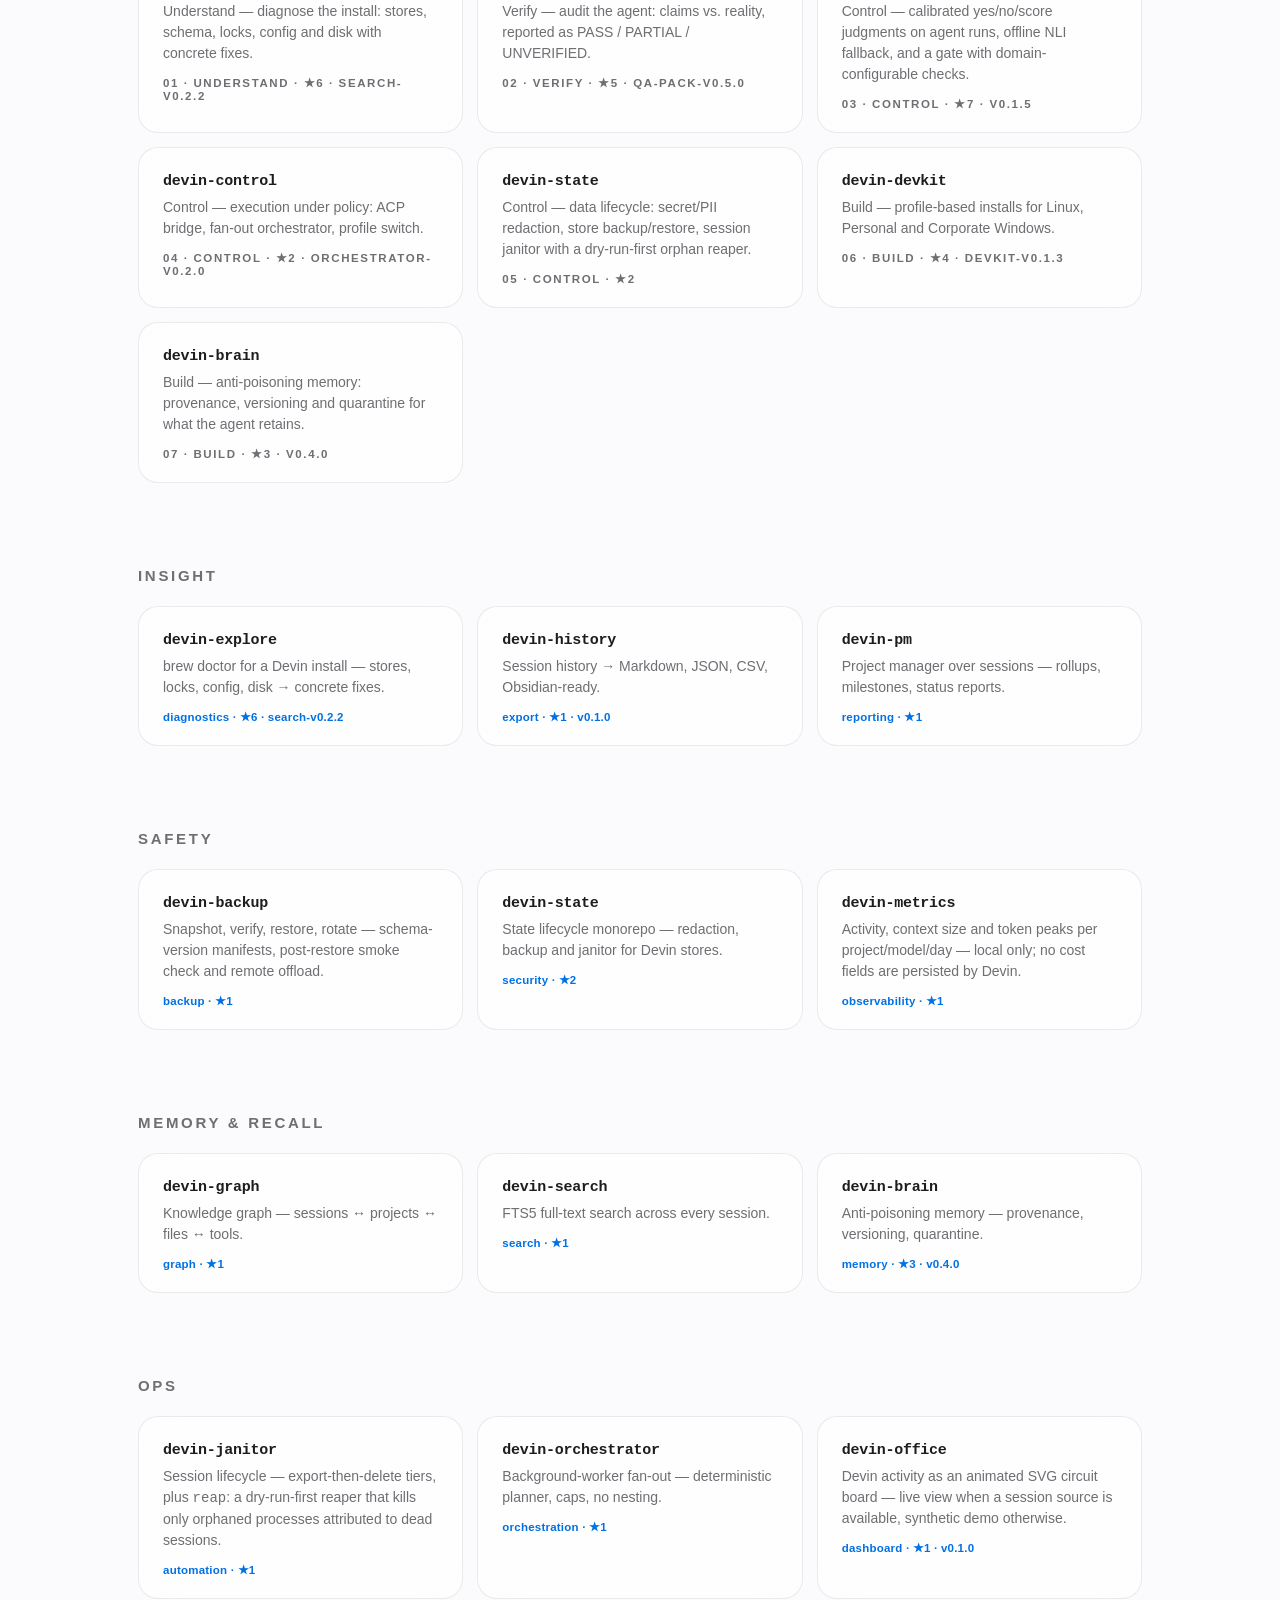
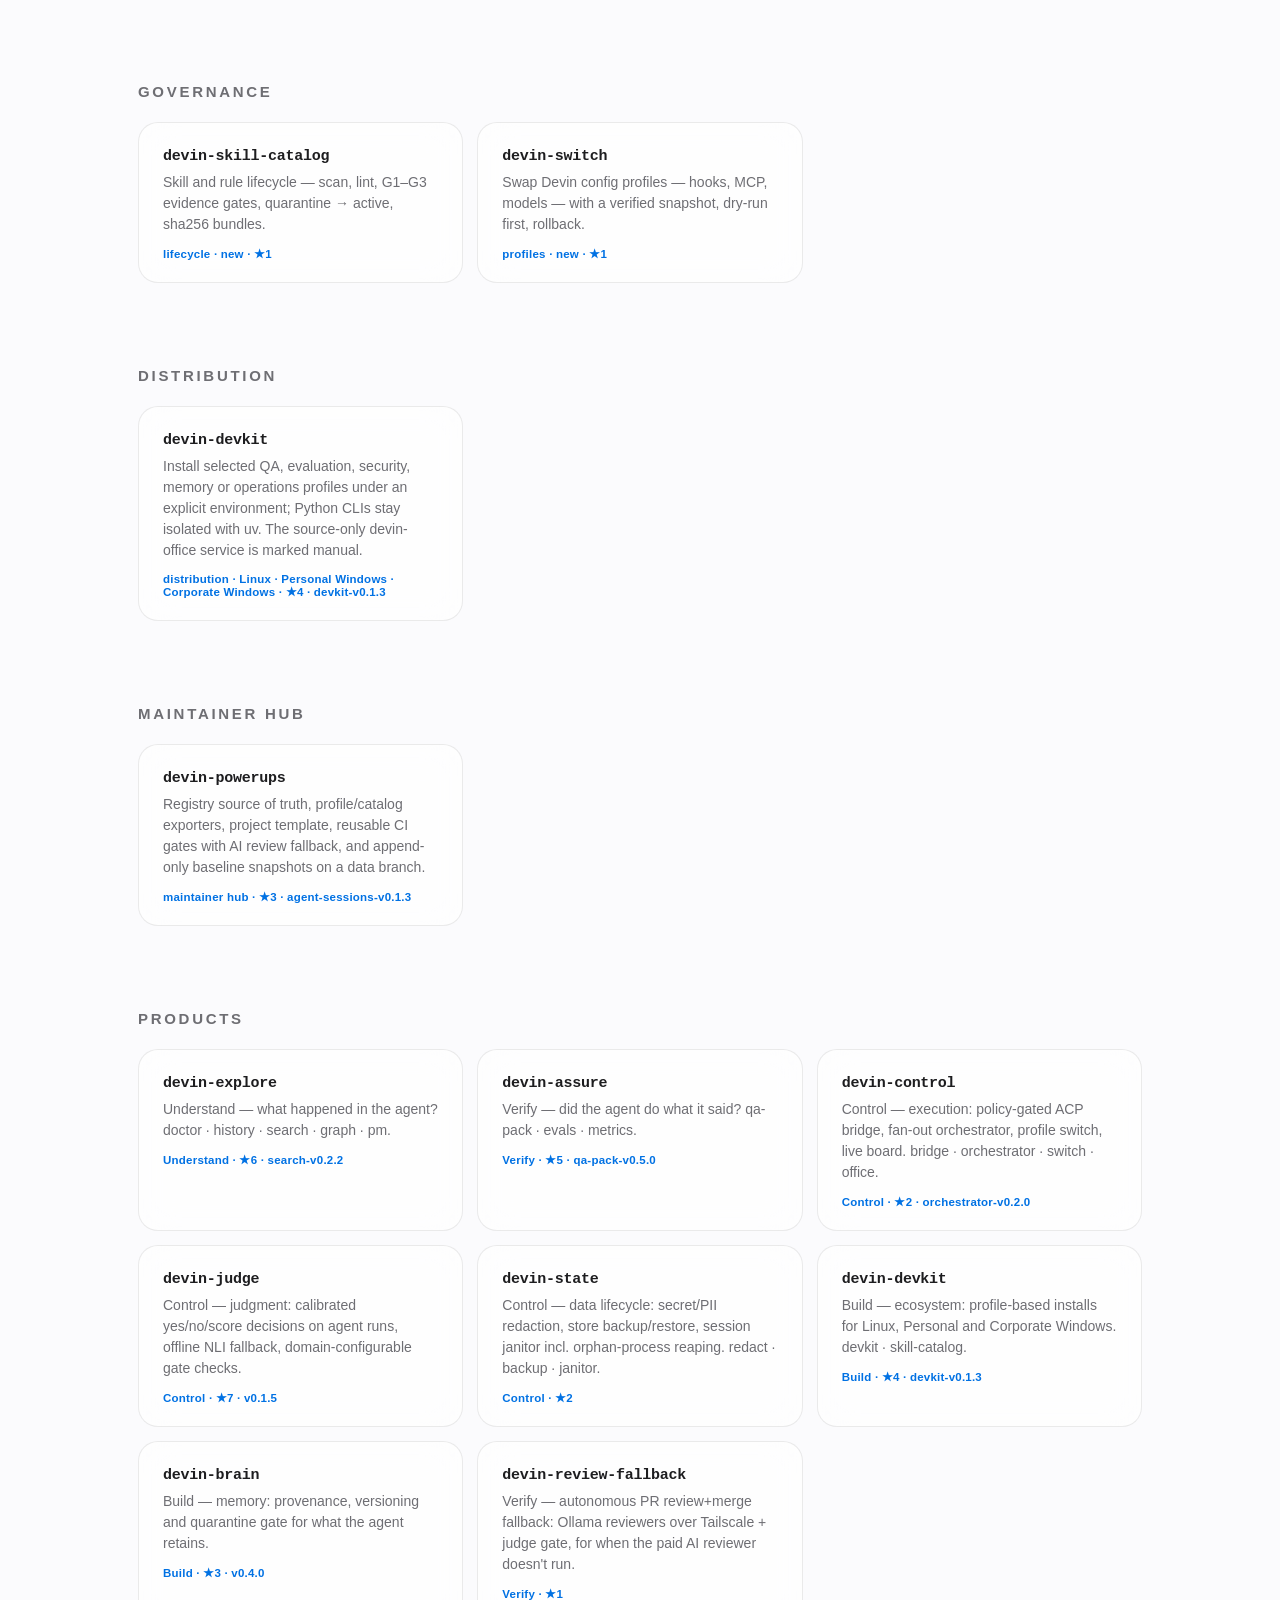
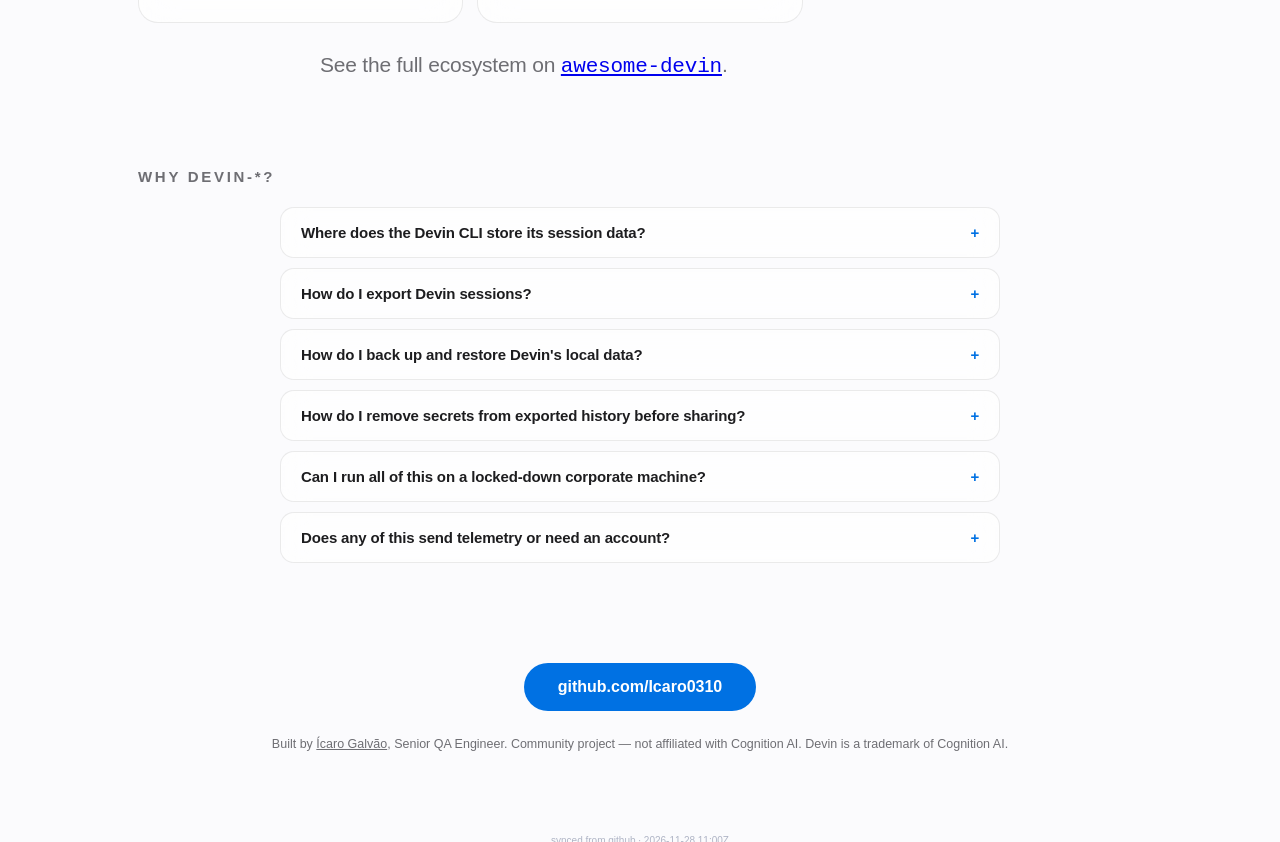
==== commit d08b162f: "sync: repo stats (9 cards, +0 new) · 2026-11-28 11:00Z" ====
--- a/index.html
+++ b/index.html
@@ -386,6 +386,6 @@
 </footer>
 
 </div>
-<p id="sync-stamp" style="text-align:center;font-size:10px;color:var(--dim,#7d86a0);opacity:.6;margin:24px 0 8px">synced from github · 2026-11-28 10:00Z</p>
+<p id="sync-stamp" style="text-align:center;font-size:10px;color:var(--dim,#7d86a0);opacity:.6;margin:24px 0 8px">synced from github · 2026-11-28 11:00Z</p>
 </body>
 </html>
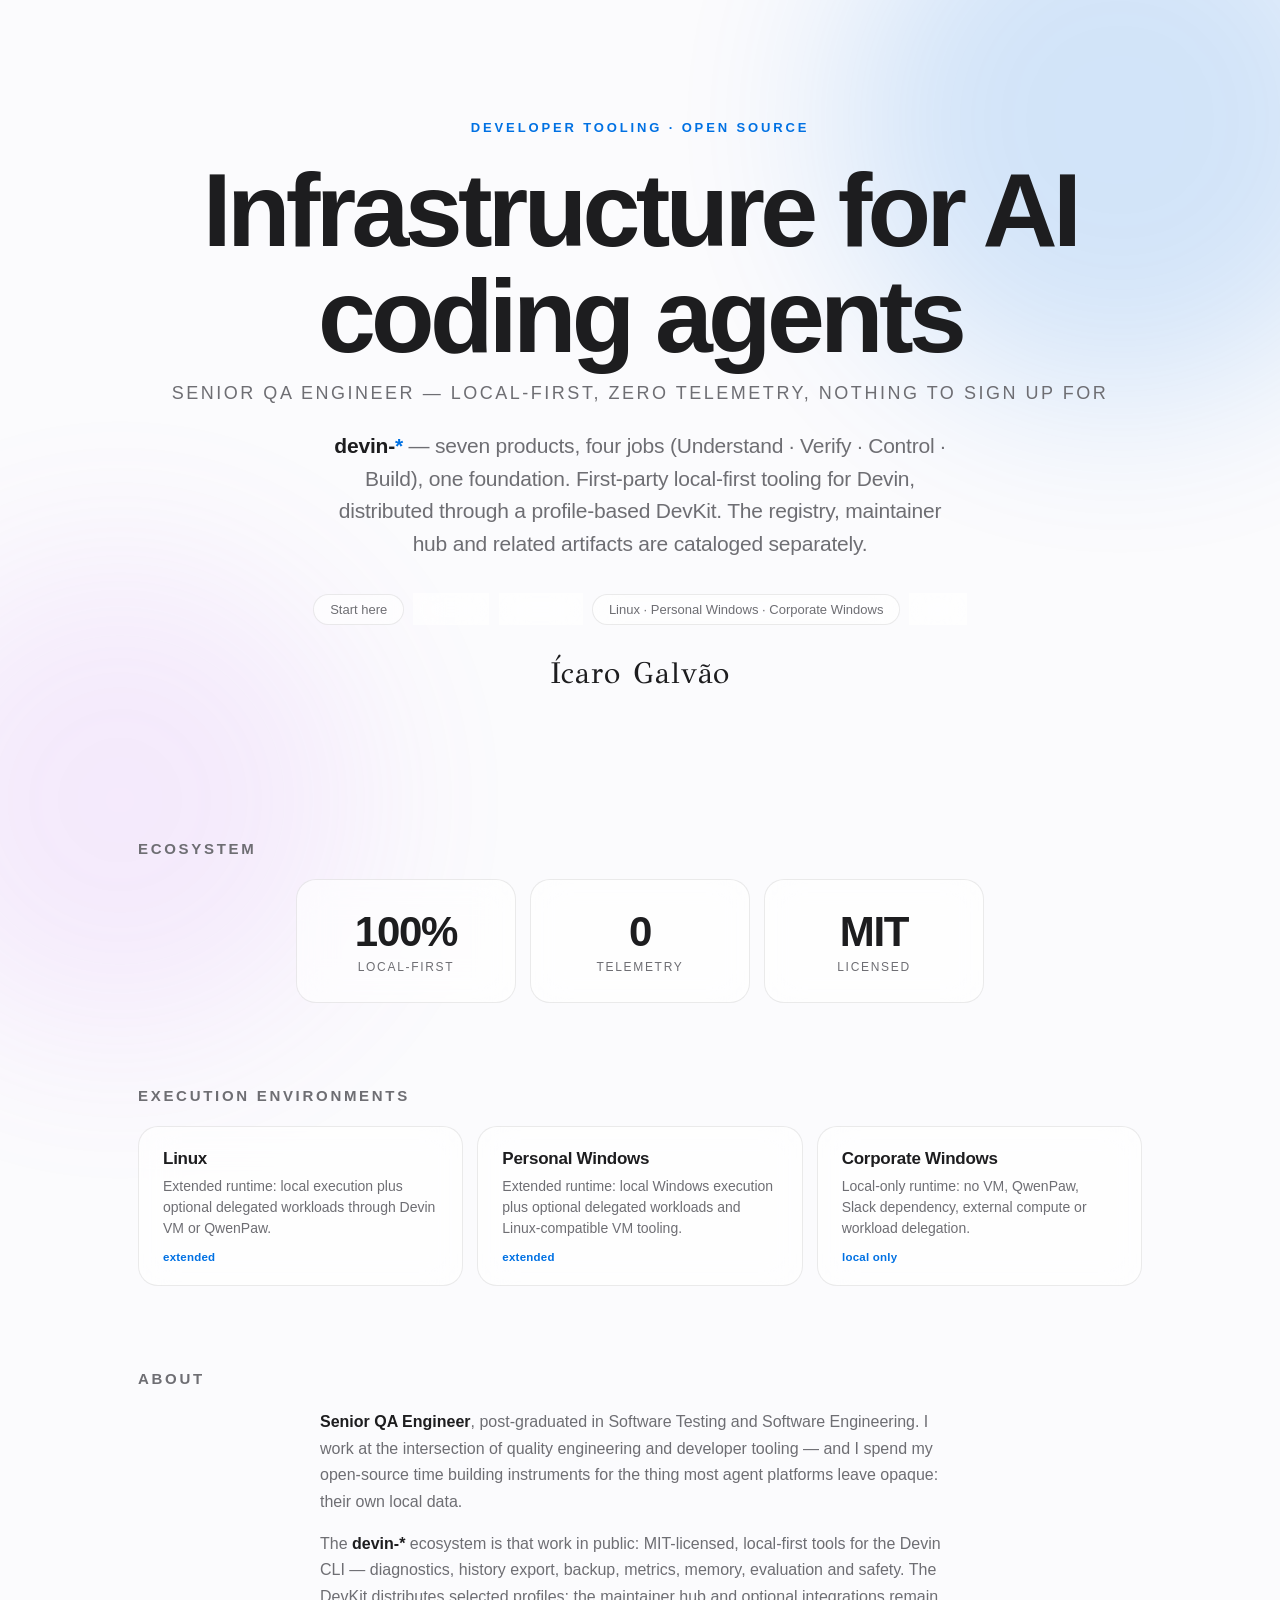
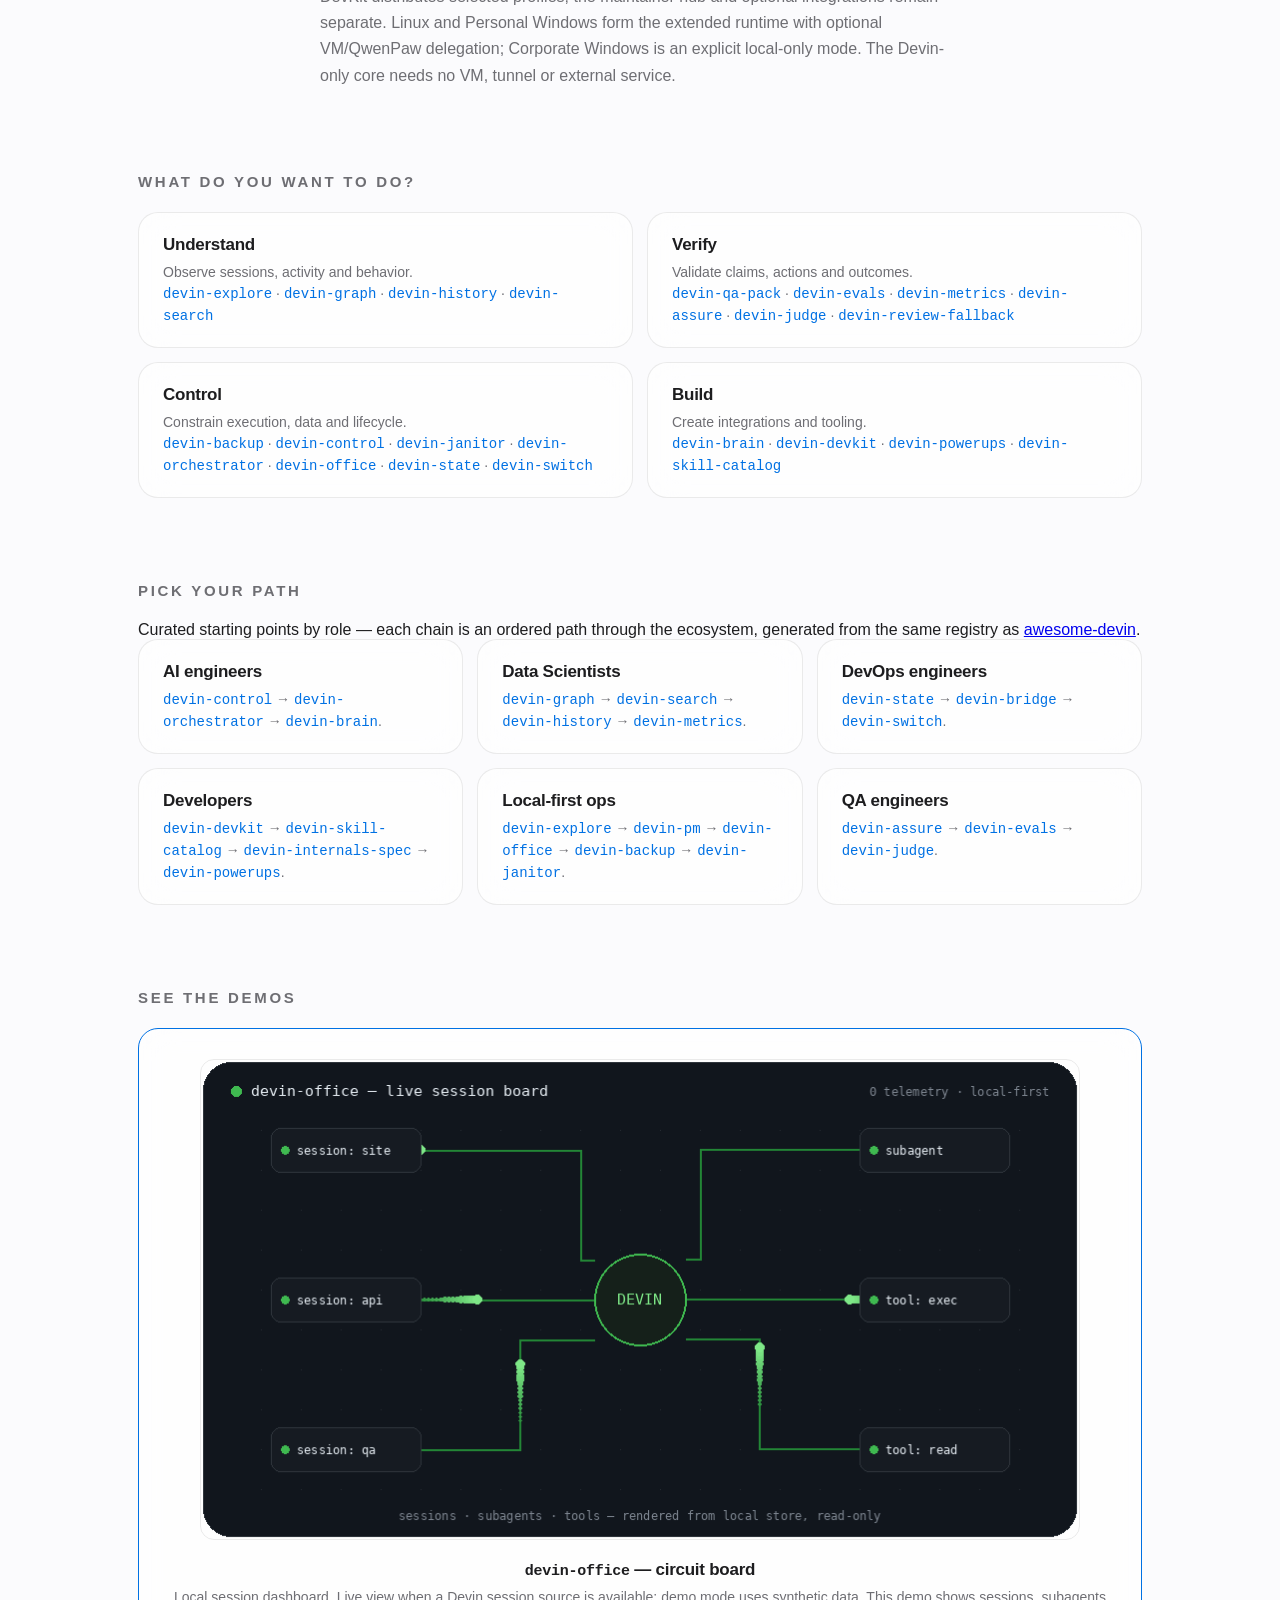
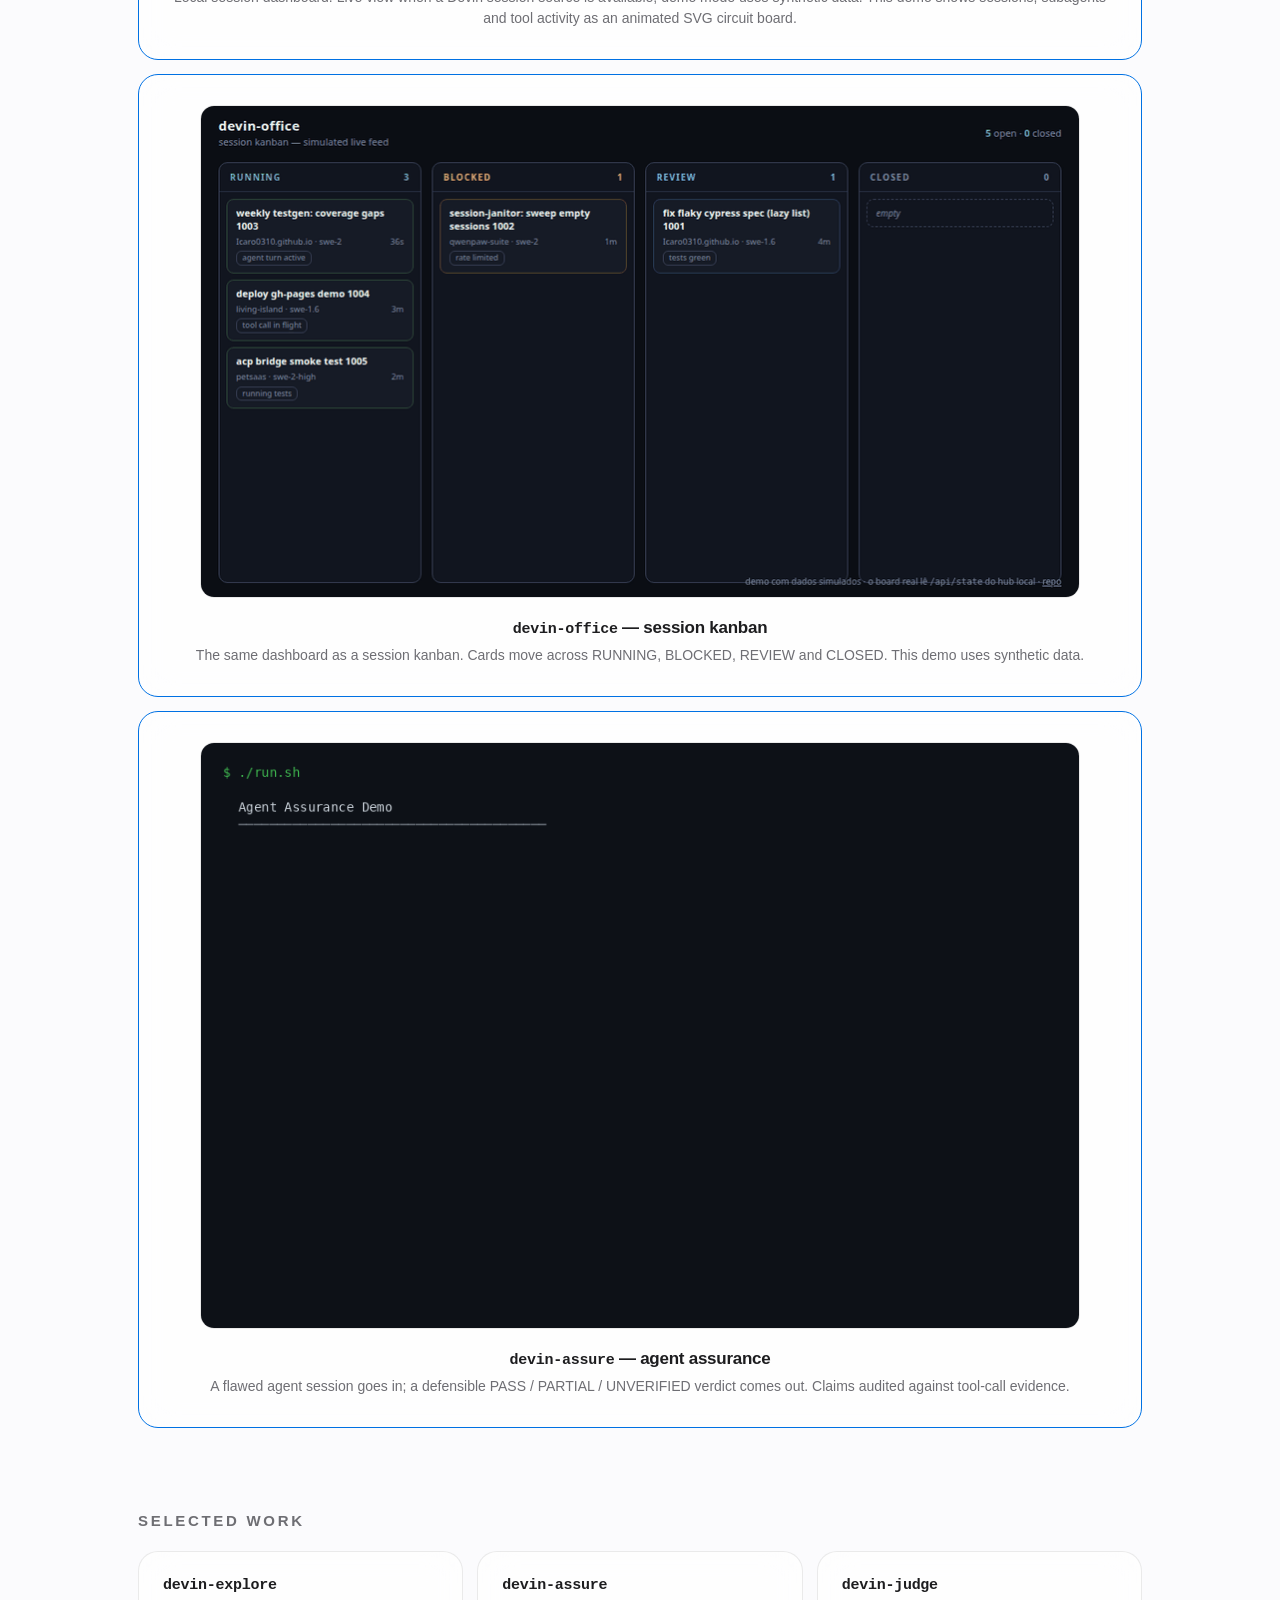
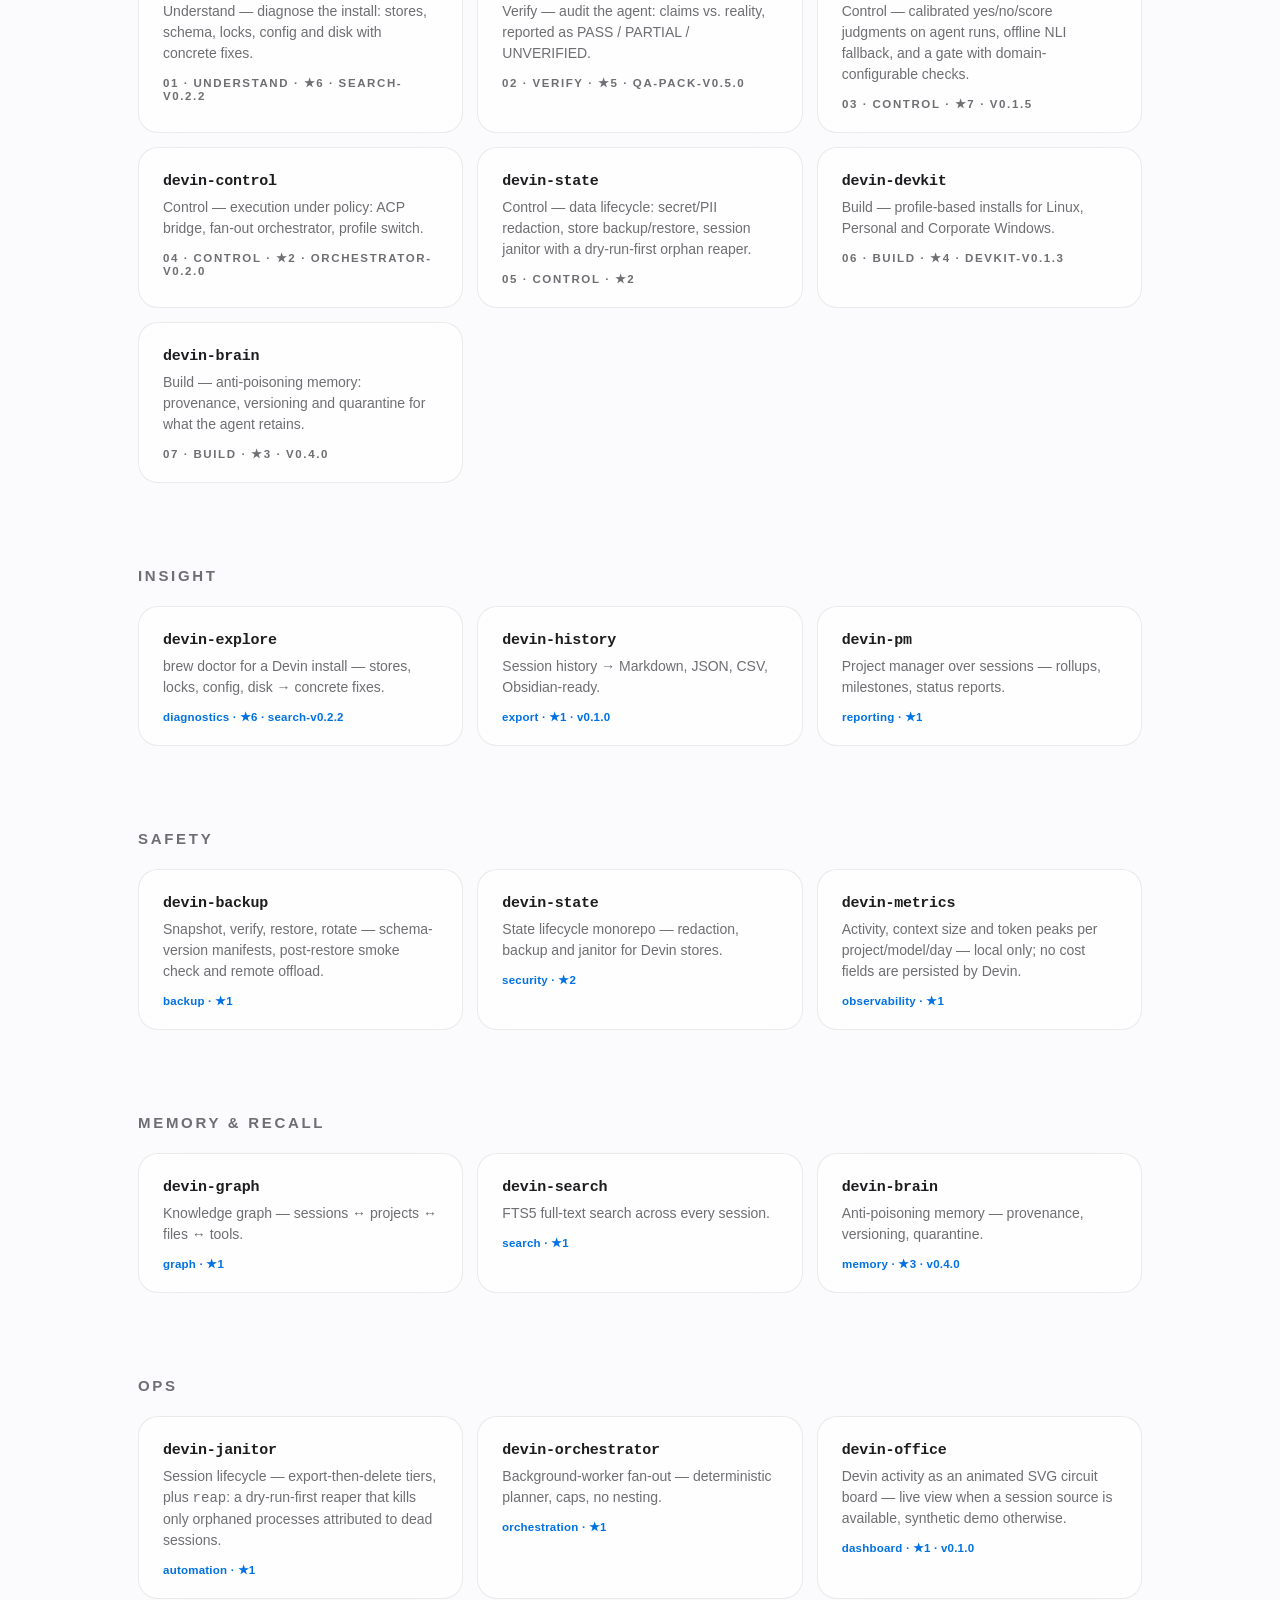
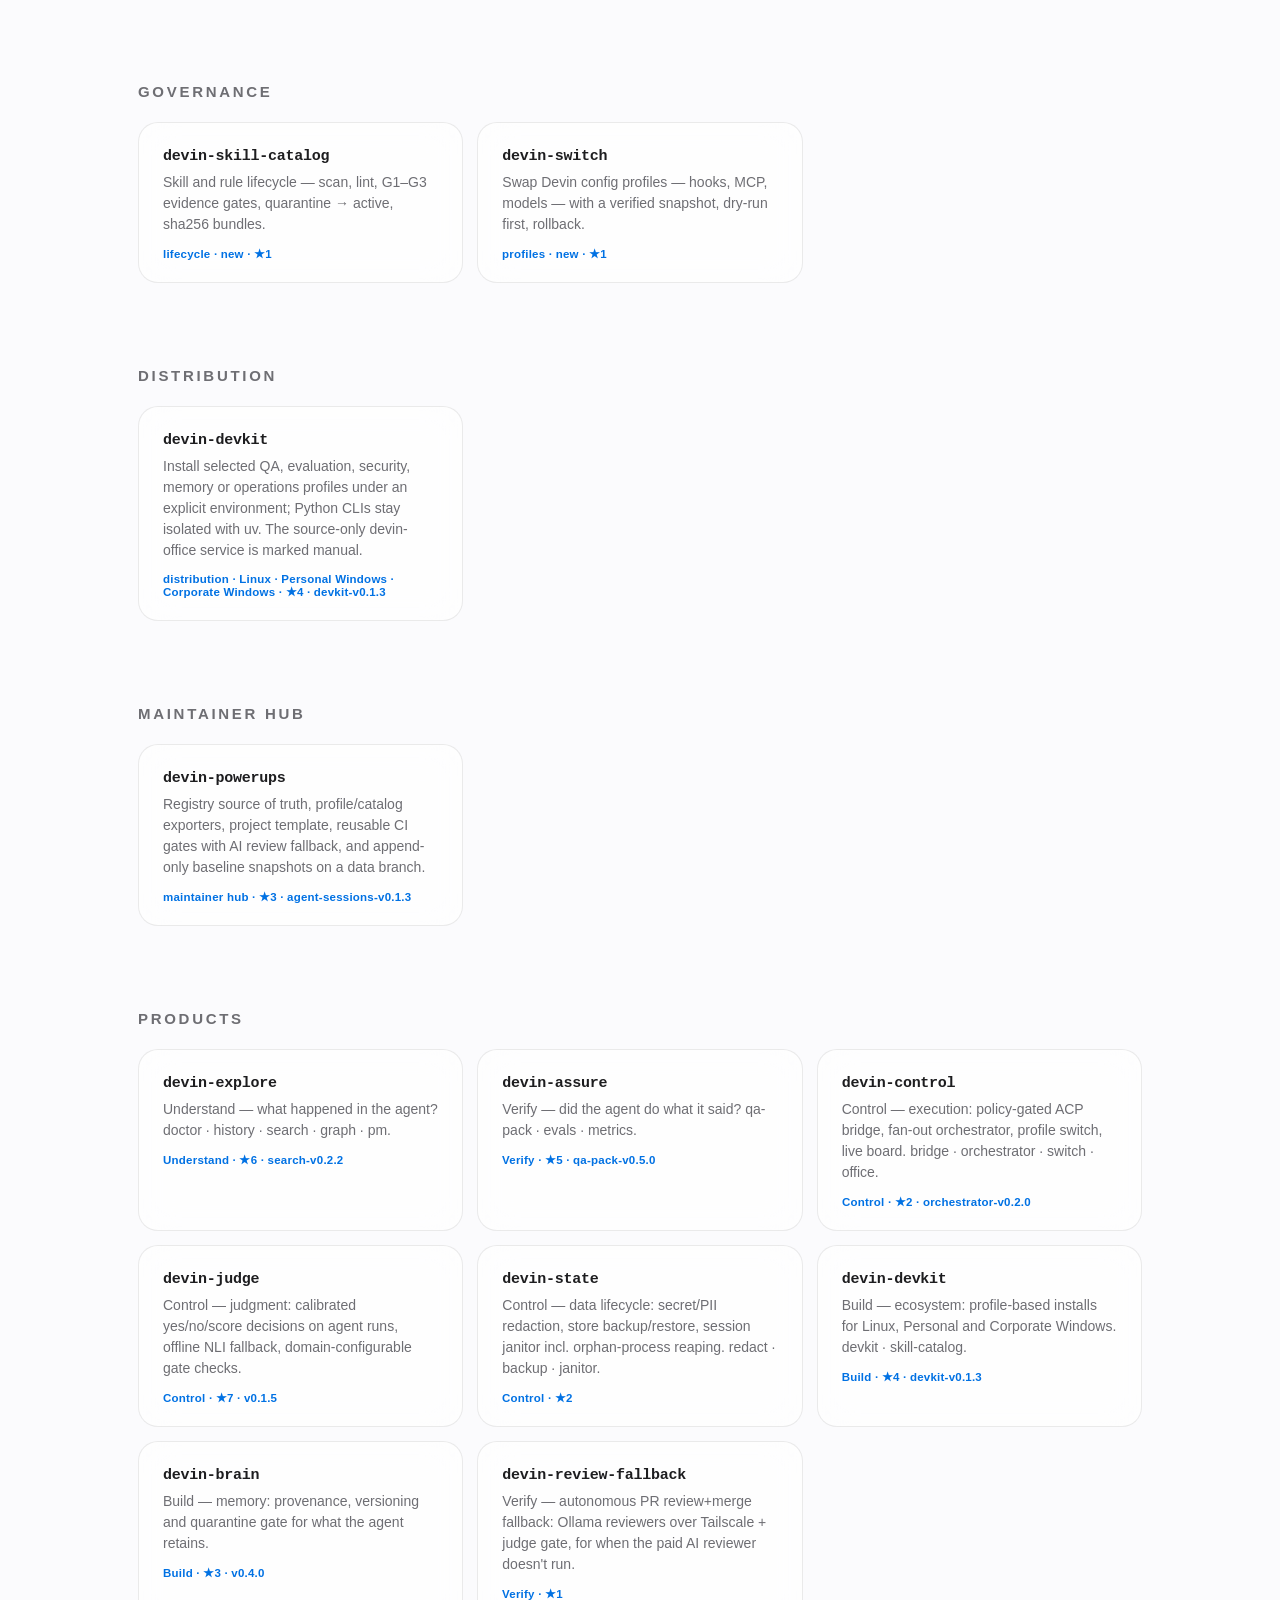
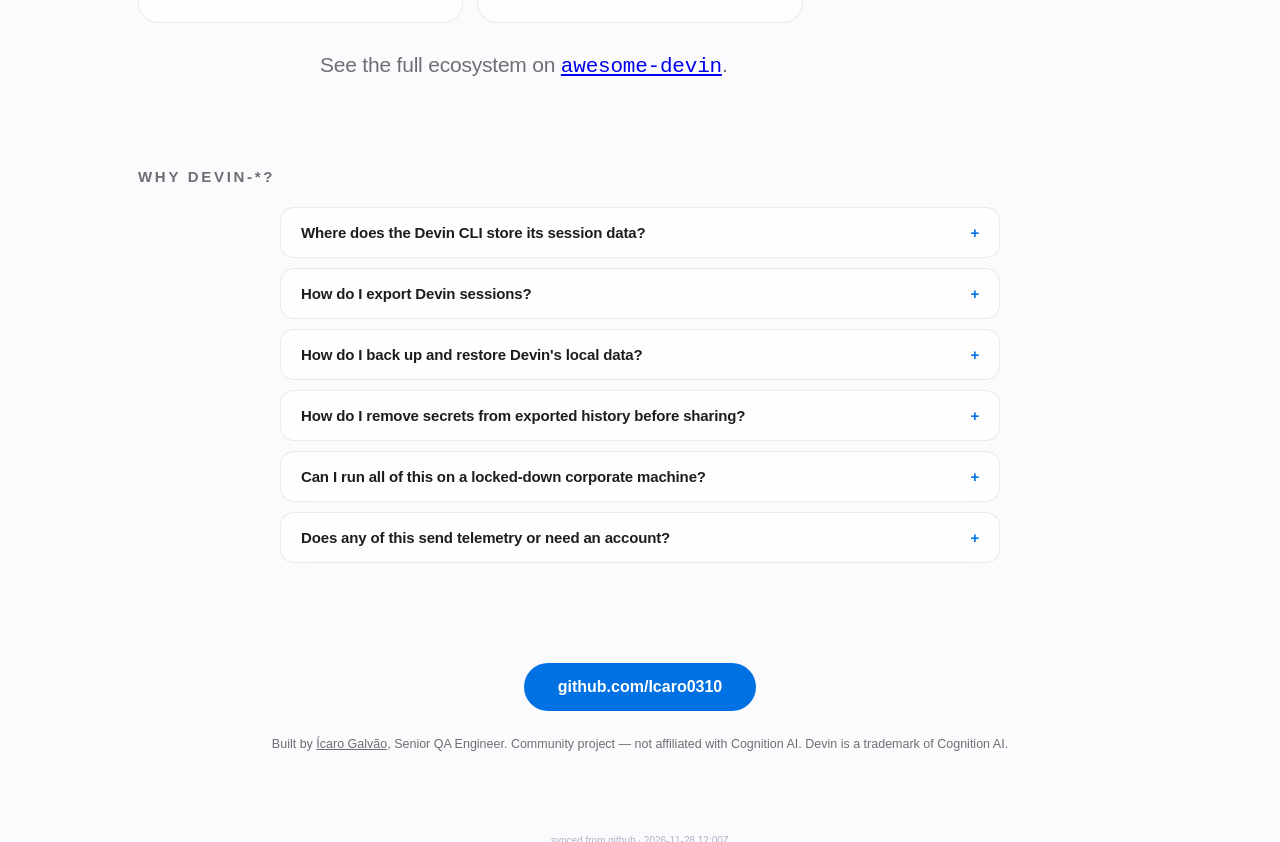
==== commit 0dd46714: "sync: repo stats (9 cards, +0 new) · 2026-11-28 12:00Z" ====
--- a/index.html
+++ b/index.html
@@ -386,6 +386,6 @@
 </footer>
 
 </div>
-<p id="sync-stamp" style="text-align:center;font-size:10px;color:var(--dim,#7d86a0);opacity:.6;margin:24px 0 8px">synced from github · 2026-11-28 11:00Z</p>
+<p id="sync-stamp" style="text-align:center;font-size:10px;color:var(--dim,#7d86a0);opacity:.6;margin:24px 0 8px">synced from github · 2026-11-28 12:00Z</p>
 </body>
 </html>
